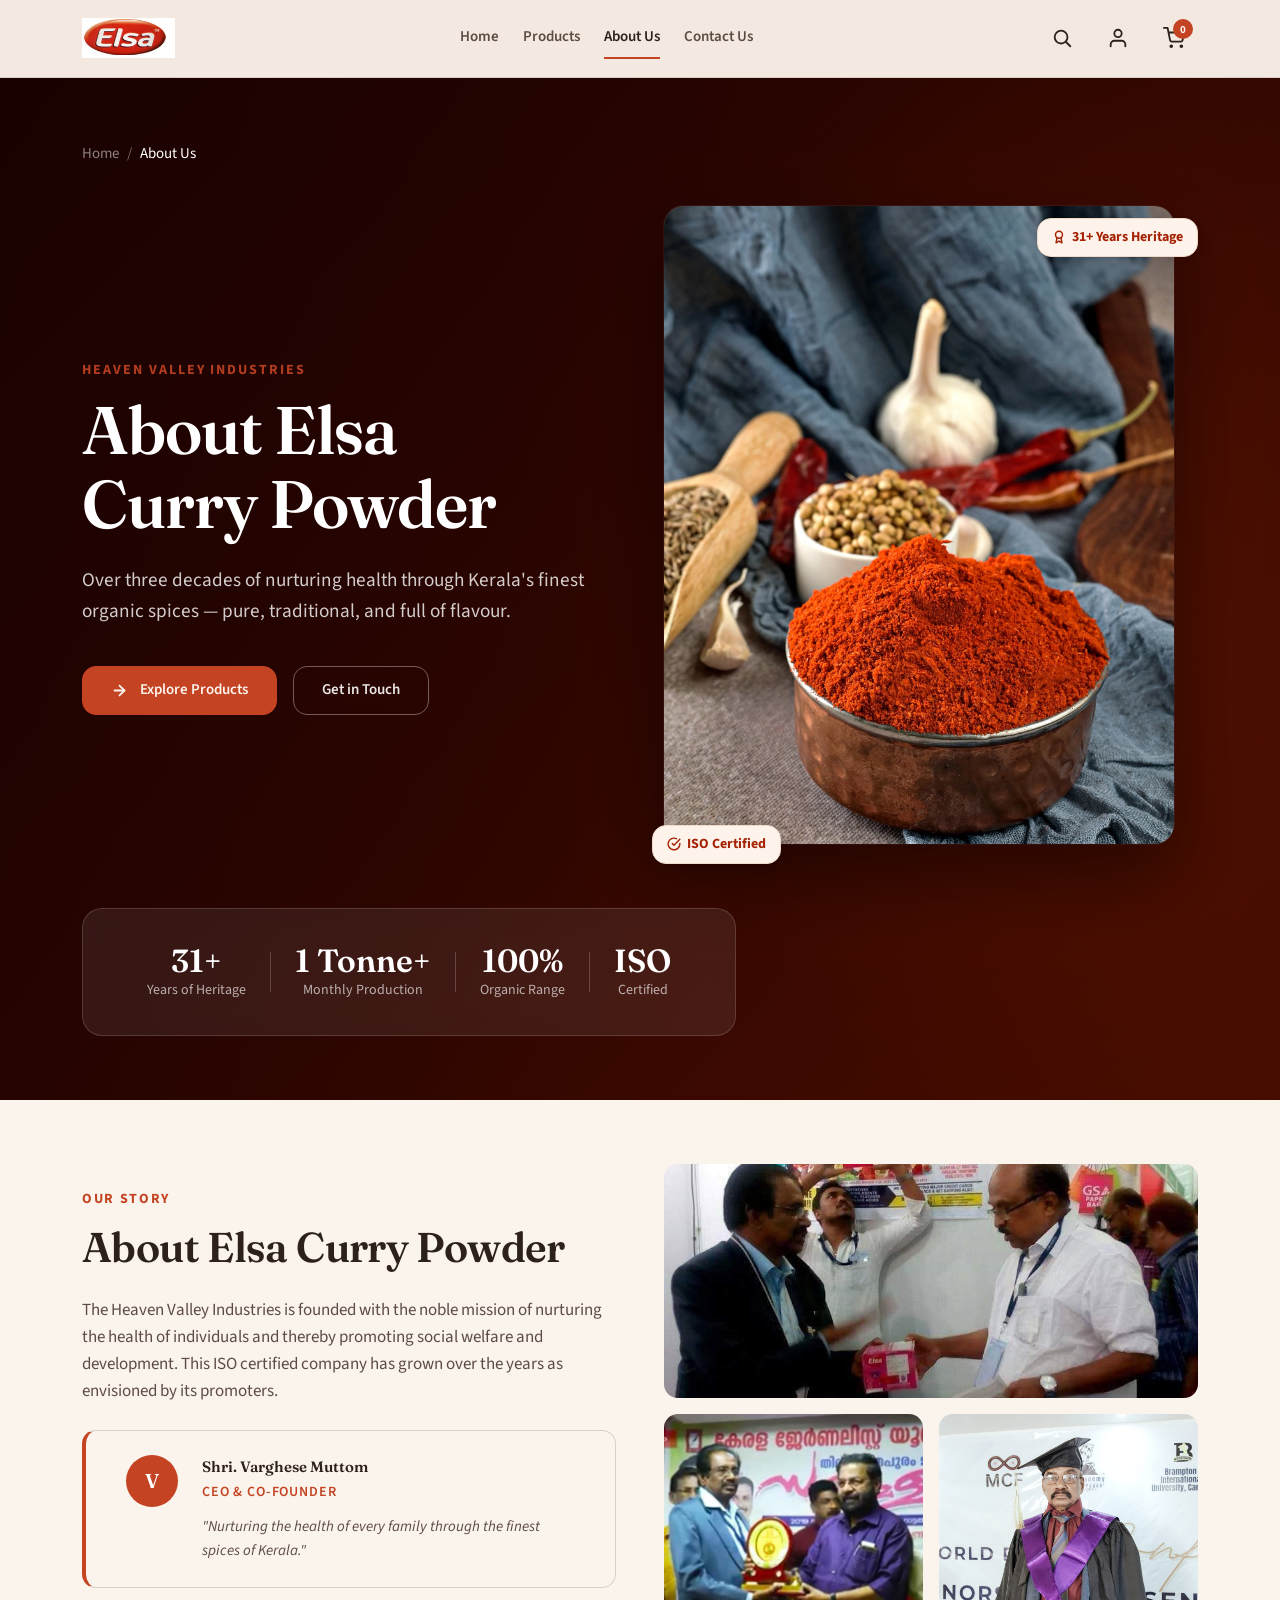
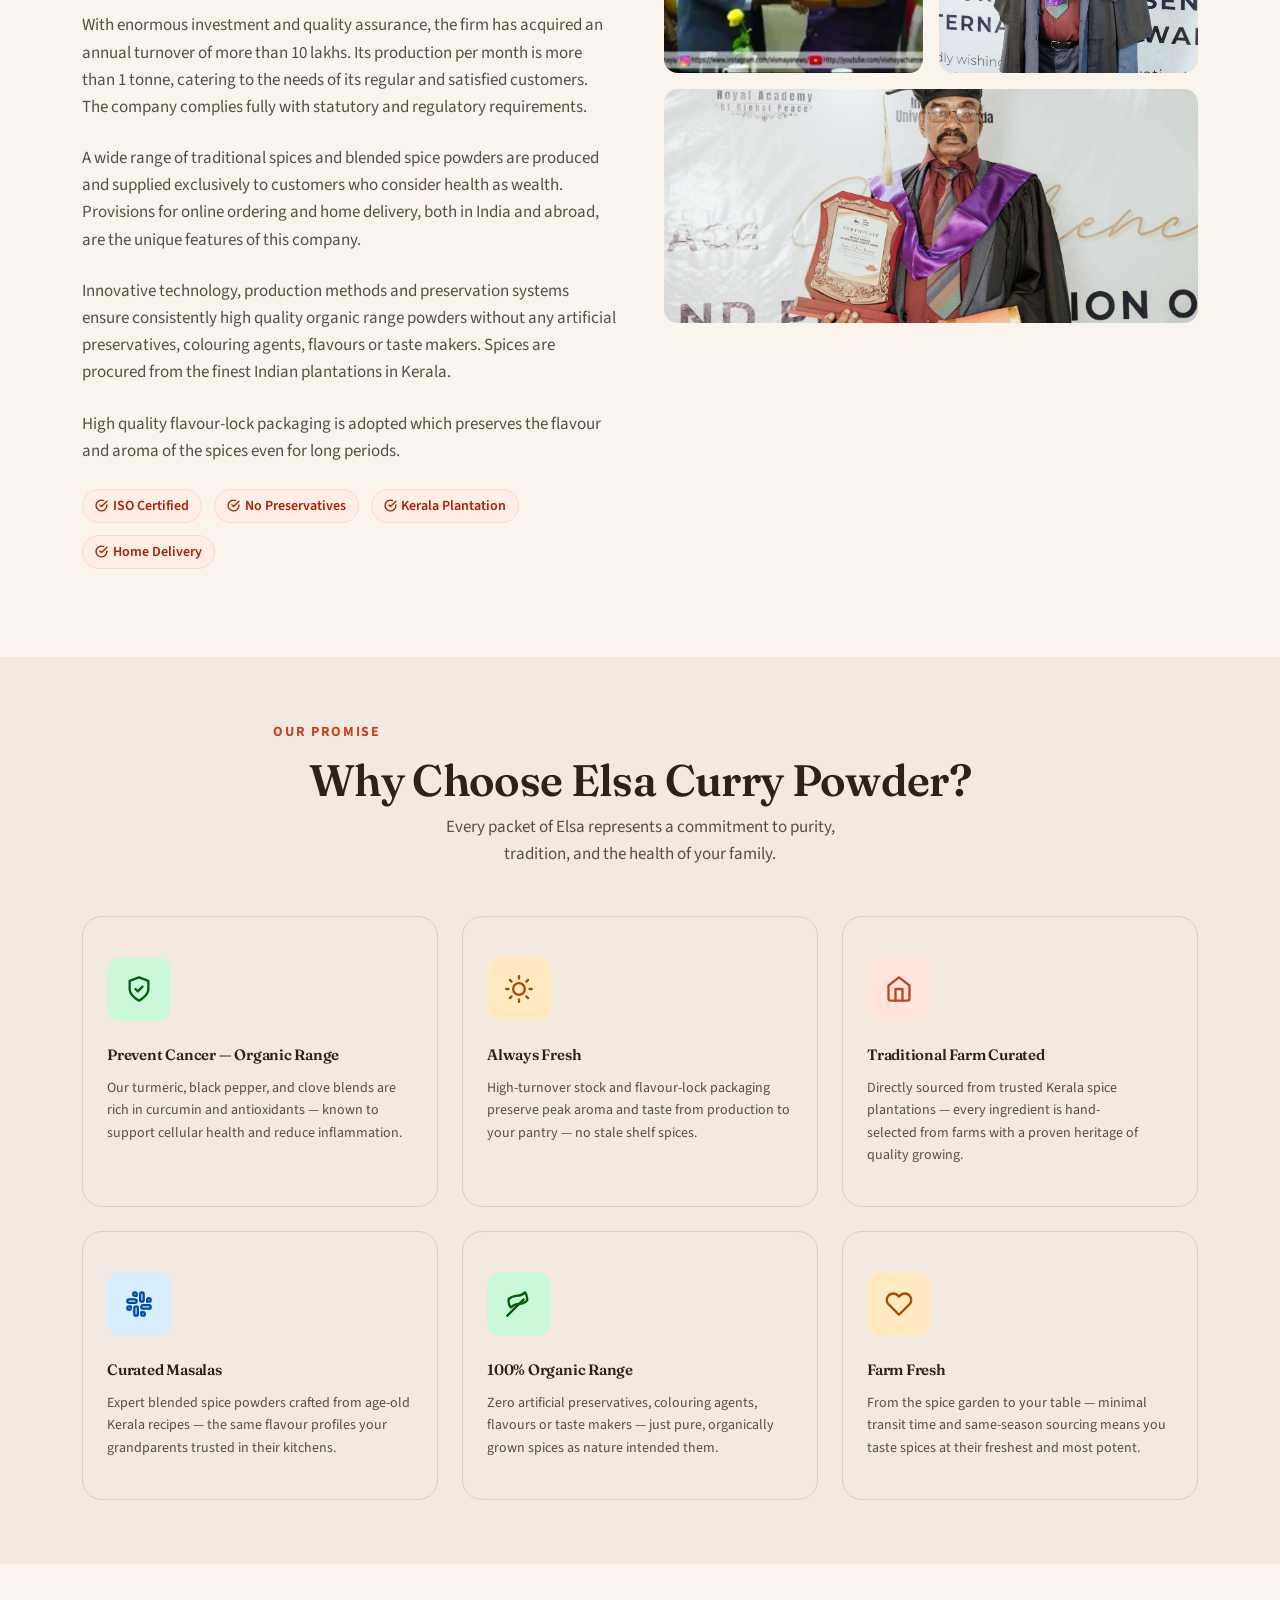
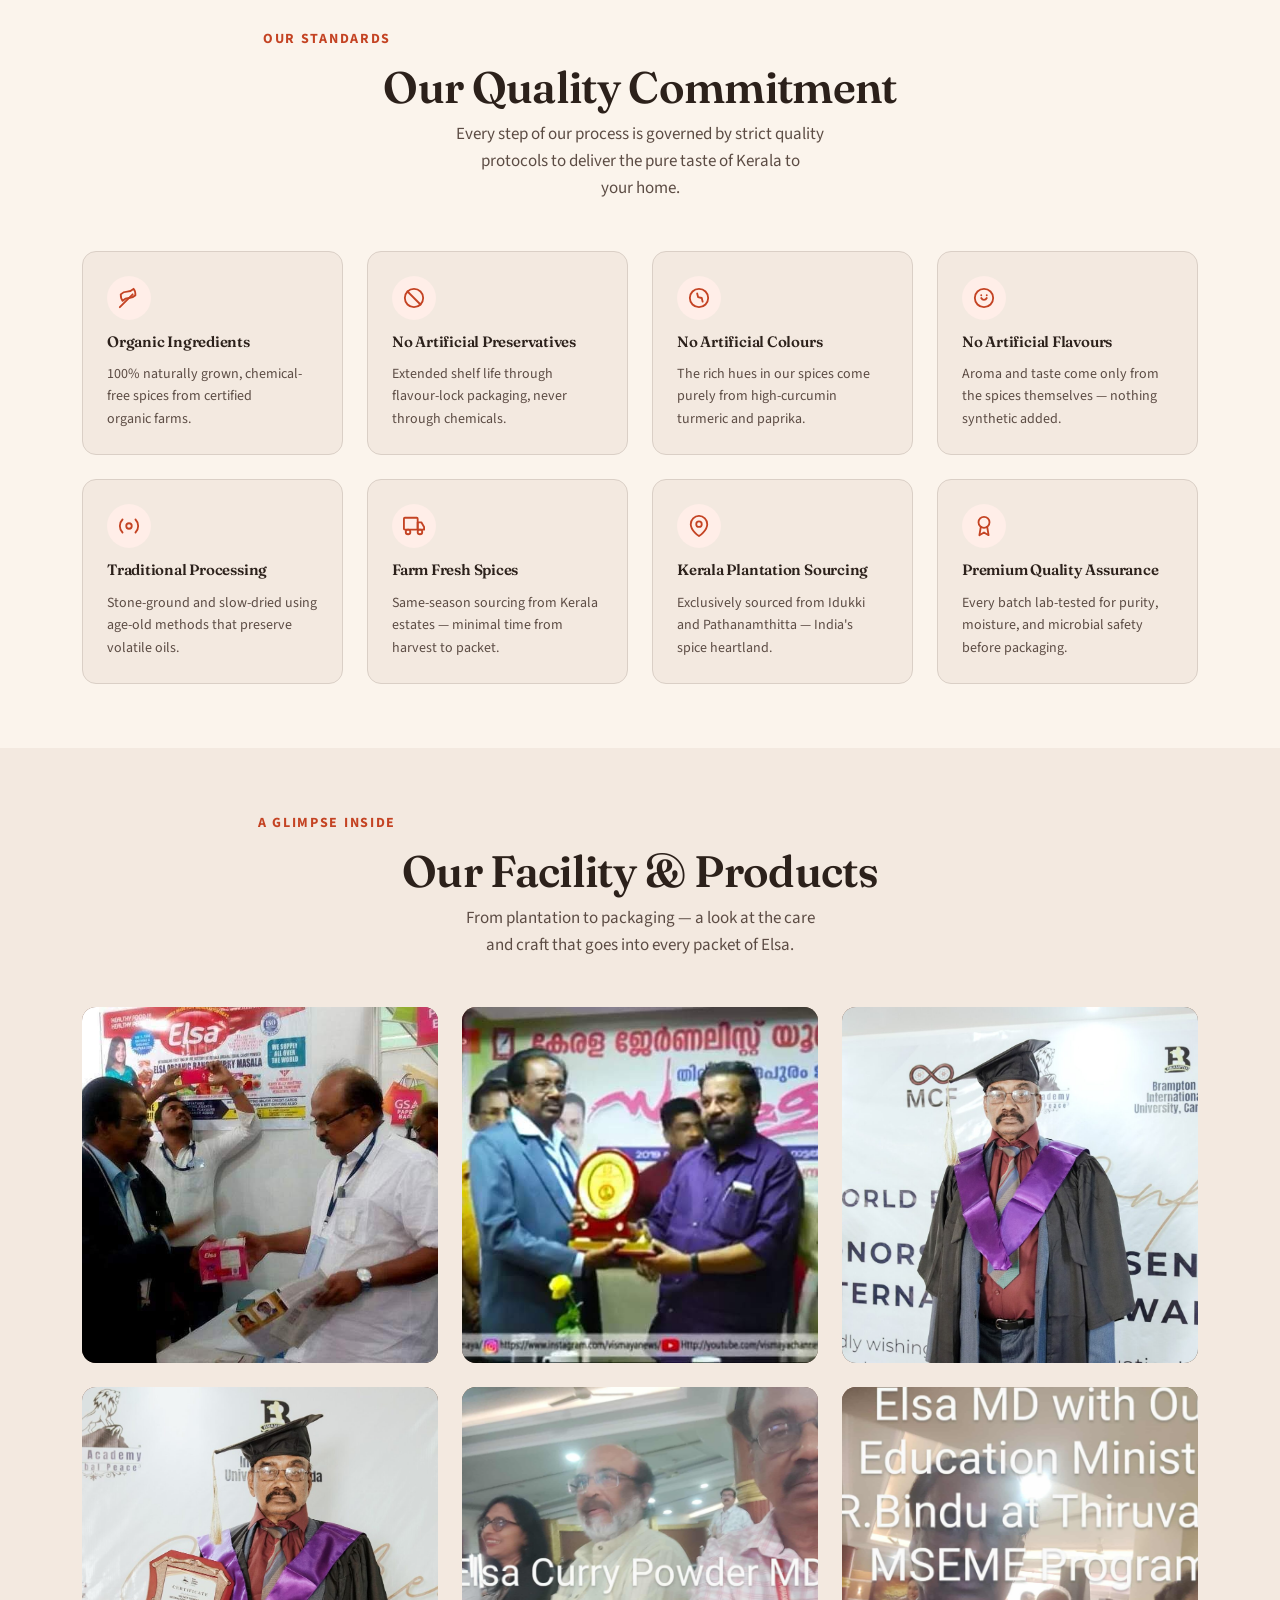
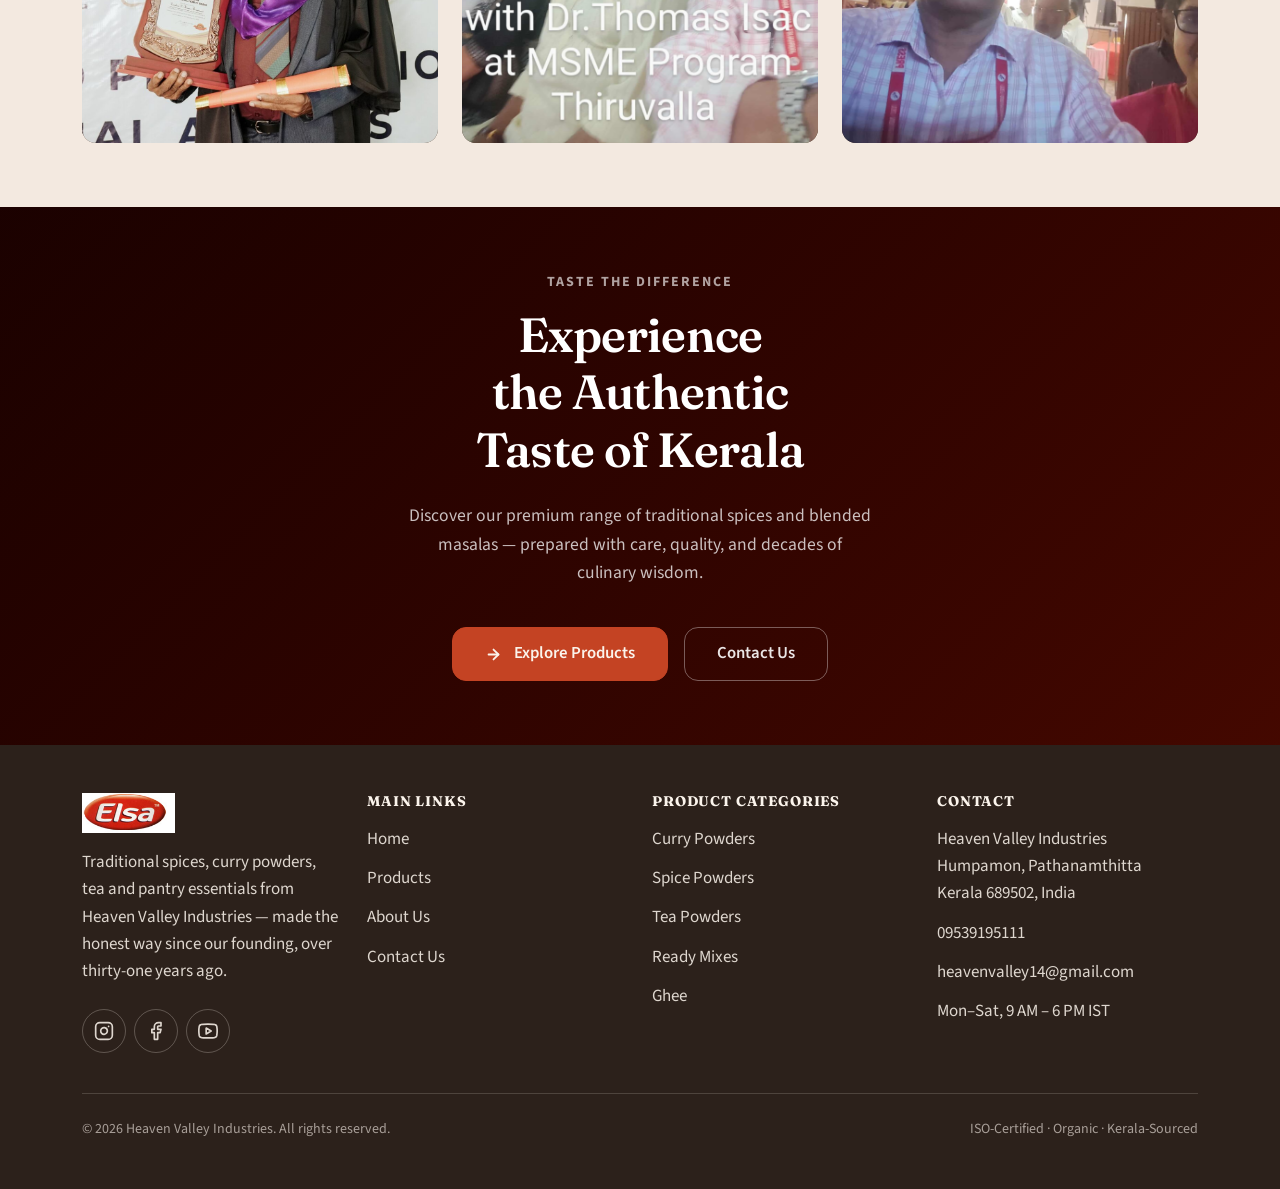
==== about.html @ 5a3be011 "first commit" ====
﻿<!DOCTYPE html>
<html lang="en">
<head>
  <meta charset="UTF-8">
  <meta name="viewport" content="width=device-width, initial-scale=1">
  <title>About Us — Elsa, Heaven Valley Industries</title>
  <meta name="description" content="Learn about Heaven Valley Industries — the story behind Elsa organic spices, ISO-certified quality, and 31+ years of bringing Kerala's finest flavours to your kitchen.">

  <link href="https://cdn.jsdelivr.net/npm/bootstrap@5.3.3/dist/css/bootstrap.min.css" rel="stylesheet">
  <link rel="preconnect" href="https://fonts.googleapis.com">
  <link rel="preconnect" href="https://fonts.gstatic.com" crossorigin>
  <link href="https://fonts.googleapis.com/css2?family=Fraunces:opsz,wght@9..144,500;9..144,600&family=Source+Sans+3:wght@400;500;600;700&display=swap" rel="stylesheet">
  <link rel="stylesheet" href="css/tokens.css">
  <link rel="stylesheet" href="css/styles.css">
</head>
<body>
  <a class="skip-link" href="#main-content">Skip to main content</a>

  <!-- HEADER -->
  <header class="site-header sticky-top">
    <div class="container-xl">
      <div class="site-header__bar">
        <a class="brand" href="index.html">
          <img class="brand__logo" src="assets/images/elsa.png" alt="elsa — Heaven Valley Industries" width="168" height="48">
        </a>
        <nav class="primary-nav" aria-label="Primary">
          <a href="index.html">Home</a>
          <a href="products.html">Products</a>
          <a href="about.html" aria-current="page">About Us</a>
          <a href="contact.html">Contact Us</a>
        </nav>
        <div class="d-flex align-items-center gap-2 ms-auto ms-lg-0">
          <button type="button" class="icon-btn" id="searchToggle" aria-haspopup="true" aria-expanded="false" aria-controls="searchPanel" aria-label="Search products">
            <svg width="22" height="22" viewBox="0 0 24 24" fill="none" stroke="currentColor" stroke-width="2" stroke-linecap="round" stroke-linejoin="round" aria-hidden="true"><circle cx="11" cy="11" r="7"/><line x1="21" y1="21" x2="16.65" y2="16.65"/></svg>
          </button>
          <div class="account-menu" id="accountMenu">
            <button type="button" class="icon-btn" id="accountMenuTrigger" aria-haspopup="true" aria-expanded="false" aria-controls="accountMenuPanel" aria-label="Account menu">
              <svg width="22" height="22" viewBox="0 0 24 24" fill="none" stroke="currentColor" stroke-width="2" stroke-linecap="round" stroke-linejoin="round" aria-hidden="true"><path d="M20 21v-2a4 4 0 0 0-4-4H8a4 4 0 0 0-4 4v2"/><circle cx="12" cy="7" r="4"/></svg>
            </button>
            <div class="account-menu__panel" id="accountMenuPanel" role="menu" aria-label="Account">
              <a href="#" role="menuitem">My Account</a>
              <a href="order-tracking.html" role="menuitem">Track Order</a>
              <a href="login.html" role="menuitem">Sign In</a>
            </div>
          </div>
          <a class="icon-btn" href="cart.html" aria-label="Cart">
            <svg width="22" height="22" viewBox="0 0 24 24" fill="none" stroke="currentColor" stroke-width="2" stroke-linecap="round" stroke-linejoin="round" aria-hidden="true"><circle cx="9" cy="21" r="1"/><circle cx="20" cy="21" r="1"/><path d="M1 1h4l2.68 13.39a2 2 0 0 0 2 1.61h9.72a2 2 0 0 0 2-1.61L23 6H6"/></svg>
            <span class="cart-badge" id="cartBadge">0</span>
          </a>
          <button type="button" class="icon-btn nav-toggle" id="navToggle" aria-haspopup="true" aria-expanded="false" aria-controls="mobileDrawer" aria-label="Open menu">
            <svg width="22" height="22" viewBox="0 0 24 24" fill="none" stroke="currentColor" stroke-width="2" stroke-linecap="round" stroke-linejoin="round" aria-hidden="true"><line x1="3" y1="6" x2="21" y2="6"/><line x1="3" y1="12" x2="21" y2="12"/><line x1="3" y1="18" x2="21" y2="18"/></svg>
          </button>
        </div>
      </div>
    </div>
    <div class="search-panel" id="searchPanel">
      <div class="search-panel__inner">
        <div class="container-xl">
          <form class="header-search" role="search" action="#" method="get">
            <label class="visually-hidden" for="site-search">Search products</label>
            <svg width="18" height="18" viewBox="0 0 24 24" fill="none" stroke="currentColor" stroke-width="2" stroke-linecap="round" stroke-linejoin="round" aria-hidden="true"><circle cx="11" cy="11" r="7"/><line x1="21" y1="21" x2="16.65" y2="16.65"/></svg>
            <input type="search" id="site-search" name="q" placeholder="Search curry powders, spices, tea…">
            <button type="button" class="icon-btn search-panel__close" id="searchClose" aria-label="Close search">
              <svg width="18" height="18" viewBox="0 0 24 24" fill="none" stroke="currentColor" stroke-width="2" stroke-linecap="round" stroke-linejoin="round" aria-hidden="true"><line x1="18" y1="6" x2="6" y2="18"/><line x1="6" y1="6" x2="18" y2="18"/></svg>
            </button>
          </form>
        </div>
      </div>
    </div>
  </header>

  <!-- MOBILE DRAWER -->
  <div class="drawer-scrim" id="drawerScrim" hidden></div>
  <nav class="mobile-drawer" id="mobileDrawer" aria-label="Mobile" aria-hidden="true">
    <div class="mobile-drawer__head">
      <span class="brand"><img class="brand__logo" src="assets/images/elsa.png" alt="elsa — Heaven Valley Industries" width="168" height="48"></span>
      <button type="button" class="icon-btn" id="drawerClose" aria-label="Close menu">
        <svg width="20" height="20" viewBox="0 0 24 24" fill="none" stroke="currentColor" stroke-width="2" stroke-linecap="round" stroke-linejoin="round" aria-hidden="true"><line x1="18" y1="6" x2="6" y2="18"/><line x1="6" y1="6" x2="18" y2="18"/></svg>
      </button>
    </div>
    <div class="mobile-drawer__section">
      <p class="mobile-drawer__label">Browse</p>
      <ul class="mobile-drawer__list">
        <li><a href="index.html">Home</a></li>
        <li><a href="products.html">Products</a></li>
        <li><a href="about.html" aria-current="page">About Us</a></li>
        <li><a href="contact.html">Contact Us</a></li>
      </ul>
    </div>
    <div class="mobile-drawer__section" style="border-bottom:none;">
      <p class="mobile-drawer__label">Shopping</p>
      <ul class="mobile-drawer__list">
        <li><a href="cart.html">Your Cart</a></li>
      </ul>
    </div>
  </nav>

  <main id="main-content">

    <!-- ================================================================
         SECTION 1 — HERO BANNER
         ================================================================ -->
    <section class="abt-hero" id="abtHero" aria-labelledby="abt-hero-heading">
      <div class="abt-hero__overlay" aria-hidden="true"></div>

      <div class="container-xl abt-hero__inner">

        <!-- Breadcrumb — full width above the row -->
        <nav aria-label="Breadcrumb" class="abt-hero__breadcrumb">
          <ol class="breadcrumb mb-0">
            <li class="breadcrumb-item"><a href="index.html" class="text-white-50">Home</a></li>
            <li class="breadcrumb-item text-white" aria-current="page">About Us</li>
          </ol>
        </nav>

        <!-- Two-column: text left · image right -->
        <div class="row align-items-center g-4 g-xl-5">

          <!-- LEFT: Text -->
          <div class="col-12 col-lg-6">
            <div class="abt-hero__content abt-reveal">
              <p class="abt-hero__eyebrow">Heaven Valley Industries</p>
              <h1 class="abt-hero__title" id="abt-hero-heading">About Elsa Curry Powder</h1>
              <p class="abt-hero__subtitle">Over three decades of nurturing health through Kerala's finest organic spices — pure, traditional, and full of flavour.</p>
              <div class="abt-hero__actions">
                <a href="products.html" class="btn btn-accent abt-hero__btn">
                  <svg width="17" height="17" viewBox="0 0 24 24" fill="none" stroke="currentColor" stroke-width="2.5" stroke-linecap="round" stroke-linejoin="round" aria-hidden="true"><path d="M5 12h14"/><path d="m12 5 7 7-7 7"/></svg>
                  Explore Products
                </a>
                <a href="contact.html" class="btn abt-hero__btn-ghost">Get in Touch</a>
              </div>
            </div>
          </div>

          <!-- RIGHT: Image -->
          <div class="col-12 col-lg-6">
            <div class="abt-hero__img-wrap abt-reveal" style="transition-delay:.18s">
              <div class="abt-hero__img-frame">
                <img src="assets/images/caategory-1.webp"
                     alt="Heaven Valley Industries — authentic Kerala spices"
                     class="abt-hero__hero-img"
                     loading="eager">
                <span class="media-placeholder abt-hero__img-fallback" aria-hidden="true">Heaven Valley Industries</span>
              </div>
              <!-- Floating badge — bottom-left -->
              <div class="abt-hero__img-badge abt-hero__img-badge--btm" aria-hidden="true">
                <svg width="14" height="14" viewBox="0 0 24 24" fill="none" stroke="currentColor" stroke-width="2.5" stroke-linecap="round" stroke-linejoin="round"><path d="M22 11.08V12a10 10 0 1 1-5.93-9.14"/><polyline points="22 4 12 14.01 9 11.01"/></svg>
                ISO Certified
              </div>
              <!-- Floating badge — top-right -->
              <div class="abt-hero__img-badge abt-hero__img-badge--top" aria-hidden="true">
                <svg width="14" height="14" viewBox="0 0 24 24" fill="none" stroke="currentColor" stroke-width="2.5" stroke-linecap="round" stroke-linejoin="round"><circle cx="12" cy="8" r="6"/><path d="M15.477 12.89 17 22l-5-3-5 3 1.523-9.11"/></svg>
                31+ Years Heritage
              </div>
            </div>
          </div>

        </div>

        <!-- Stats strip — spans full width below the row -->
        <div class="abt-hero__stats" aria-label="Key milestones">
          <div class="abt-hero__stat">
            <span class="abt-hero__stat-num" data-target="31" data-suffix="+">31+</span>
            <span class="abt-hero__stat-label">Years of Heritage</span>
          </div>
          <div class="abt-hero__stat-divider" aria-hidden="true"></div>
          <div class="abt-hero__stat">
            <span class="abt-hero__stat-num">1 Tonne+</span>
            <span class="abt-hero__stat-label">Monthly Production</span>
          </div>
          <div class="abt-hero__stat-divider" aria-hidden="true"></div>
          <div class="abt-hero__stat">
            <span class="abt-hero__stat-num" data-target="100" data-suffix="%">100%</span>
            <span class="abt-hero__stat-label">Organic Range</span>
          </div>
          <div class="abt-hero__stat-divider" aria-hidden="true"></div>
          <div class="abt-hero__stat">
            <span class="abt-hero__stat-num">ISO</span>
            <span class="abt-hero__stat-label">Certified</span>
          </div>
        </div>

      </div>
    </section>

    <!-- ================================================================
         SECTION 2 — ABOUT CONTENT (two-column)
         ================================================================ -->
    <section class="section" aria-labelledby="abt-about-heading">
      <div class="container-xl">
        <div class="row g-4 g-lg-5 align-items-start">

          <!-- LEFT: Text -->
          <div class="col-12 col-lg-6">
            <div class="abt-text abt-reveal">
              <p class="abt-text__eyebrow">Our Story</p>
              <h2 class="abt-text__heading" id="abt-about-heading">About Elsa Curry Powder</h2>

              <p class="abt-text__body">The Heaven Valley Industries is founded with the noble mission of nurturing the health of individuals and thereby promoting social welfare and development. This ISO certified company has grown over the years as envisioned by its promoters.</p>

              <!-- Founder Card -->
              <div class="abt-founder-card">
                <div class="abt-founder-card__avatar" aria-hidden="true">V</div>
                <div class="abt-founder-card__info">
                  <p class="abt-founder-card__name">Shri. Varghese Muttom</p>
                  <p class="abt-founder-card__role">CEO &amp; Co-Founder</p>
                  <p class="abt-founder-card__quote">"Nurturing the health of every family through the finest spices of Kerala."</p>
                </div>
              </div>

              <p class="abt-text__body">With enormous investment and quality assurance, the firm has acquired an annual turnover of more than 10 lakhs. Its production per month is more than 1 tonne, catering to the needs of its regular and satisfied customers. The company complies fully with statutory and regulatory requirements.</p>

              <p class="abt-text__body">A wide range of traditional spices and blended spice powders are produced and supplied exclusively to customers who consider health as wealth. Provisions for online ordering and home delivery, both in India and abroad, are the unique features of this company.</p>

              <p class="abt-text__body">Innovative technology, production methods and preservation systems ensure consistently high quality organic range powders without any artificial preservatives, colouring agents, flavours or taste makers. Spices are procured from the finest Indian plantations in Kerala.</p>

              <p class="abt-text__body">High quality flavour-lock packaging is adopted which preserves the flavour and aroma of the spices even for long periods.</p>

              <!-- Key highlights strip -->
              <div class="abt-text__chips">
                <span class="abt-chip">
                  <svg width="13" height="13" viewBox="0 0 24 24" fill="none" stroke="currentColor" stroke-width="2.5" stroke-linecap="round" stroke-linejoin="round" aria-hidden="true"><path d="M22 11.08V12a10 10 0 1 1-5.93-9.14"/><polyline points="22 4 12 14.01 9 11.01"/></svg>
                  ISO Certified
                </span>
                <span class="abt-chip">
                  <svg width="13" height="13" viewBox="0 0 24 24" fill="none" stroke="currentColor" stroke-width="2.5" stroke-linecap="round" stroke-linejoin="round" aria-hidden="true"><path d="M22 11.08V12a10 10 0 1 1-5.93-9.14"/><polyline points="22 4 12 14.01 9 11.01"/></svg>
                  No Preservatives
                </span>
                <span class="abt-chip">
                  <svg width="13" height="13" viewBox="0 0 24 24" fill="none" stroke="currentColor" stroke-width="2.5" stroke-linecap="round" stroke-linejoin="round" aria-hidden="true"><path d="M22 11.08V12a10 10 0 1 1-5.93-9.14"/><polyline points="22 4 12 14.01 9 11.01"/></svg>
                  Kerala Plantation
                </span>
                <span class="abt-chip">
                  <svg width="13" height="13" viewBox="0 0 24 24" fill="none" stroke="currentColor" stroke-width="2.5" stroke-linecap="round" stroke-linejoin="round" aria-hidden="true"><path d="M22 11.08V12a10 10 0 1 1-5.93-9.14"/><polyline points="22 4 12 14.01 9 11.01"/></svg>
                  Home Delivery
                </span>
              </div>
            </div>
          </div>

          <!-- RIGHT: Images -->
          <div class="col-12 col-lg-6">
            <div class="abt-img-grid abt-reveal">

              <div class="abt-img-item abt-img-item--wide" data-caption="Heaven Valley Industries facility">
                <img src="assets/images/about-us-1.jpeg" alt="Heaven Valley Industries spice production facility" loading="lazy" class="abt-img">
                <span class="media-placeholder abt-img-placeholder" aria-hidden="true">Heaven Valley Industries</span>
              </div>

              <div class="abt-img-item" data-caption="Premium spice grinding">
                <img src="assets/images/about-us-2.jpeg" alt="Premium spice grinding process" loading="lazy" class="abt-img">
                <span class="media-placeholder abt-img-placeholder" aria-hidden="true">Spice Grinding</span>
              </div>

              <div class="abt-img-item" data-caption="Quality Kerala spices">
                <img src="assets/images/about-us-3.jpg" alt="Quality Kerala spices sourcing" loading="lazy" class="abt-img">
                <span class="media-placeholder abt-img-placeholder" aria-hidden="true">Kerala Spices</span>
              </div>

              <div class="abt-img-item abt-img-item--wide" data-caption="Elsa curry powder range">
                <img src="assets/images/about-us-4.jpg" alt="Elsa curry powder product range" loading="lazy" class="abt-img">
                <span class="media-placeholder abt-img-placeholder" aria-hidden="true">Product Range</span>
              </div>

            </div>
          </div>

        </div>
      </div>
    </section>

    <!-- ================================================================
         SECTION 3 — WHY CHOOSE ELSA
         ================================================================ -->
    <section class="section section--surface" aria-labelledby="abt-why-heading">
      <div class="container-xl">

        <div class="text-center mb-5 abt-reveal">
          <p class="abt-section-eyebrow">Our Promise</p>
          <h2 class="section-heading mb-2" id="abt-why-heading">Why Choose Elsa Curry Powder?</h2>
          <p class="section-subheading mx-auto" style="max-width:52ch;">Every packet of Elsa represents a commitment to purity, tradition, and the health of your family.</p>
        </div>

        <div class="row row-cols-1 row-cols-md-2 row-cols-lg-3 g-4">

          <div class="col abt-reveal">
            <div class="abt-feature-card">
              <div class="abt-feature-card__icon abt-feature-card__icon--green" aria-hidden="true">
                <svg width="28" height="28" viewBox="0 0 24 24" fill="none" stroke="currentColor" stroke-width="2" stroke-linecap="round" stroke-linejoin="round"><path d="M12 22s8-4 8-10V5l-8-3-8 3v7c0 6 8 10 8 10z"/><path d="m9 12 2 2 4-4"/></svg>
              </div>
              <h3 class="abt-feature-card__title">Prevent Cancer — Organic Range</h3>
              <p class="abt-feature-card__desc">Our turmeric, black pepper, and clove blends are rich in curcumin and antioxidants — known to support cellular health and reduce inflammation.</p>
            </div>
          </div>

          <div class="col abt-reveal" style="transition-delay:.08s">
            <div class="abt-feature-card">
              <div class="abt-feature-card__icon abt-feature-card__icon--amber" aria-hidden="true">
                <svg width="28" height="28" viewBox="0 0 24 24" fill="none" stroke="currentColor" stroke-width="2" stroke-linecap="round" stroke-linejoin="round"><circle cx="12" cy="12" r="5"/><line x1="12" y1="1" x2="12" y2="3"/><line x1="12" y1="21" x2="12" y2="23"/><line x1="4.22" y1="4.22" x2="5.64" y2="5.64"/><line x1="18.36" y1="18.36" x2="19.78" y2="19.78"/><line x1="1" y1="12" x2="3" y2="12"/><line x1="21" y1="12" x2="23" y2="12"/><line x1="4.22" y1="19.78" x2="5.64" y2="18.36"/><line x1="18.36" y1="5.64" x2="19.78" y2="4.22"/></svg>
              </div>
              <h3 class="abt-feature-card__title">Always Fresh</h3>
              <p class="abt-feature-card__desc">High-turnover stock and flavour-lock packaging preserve peak aroma and taste from production to your pantry — no stale shelf spices.</p>
            </div>
          </div>

          <div class="col abt-reveal" style="transition-delay:.16s">
            <div class="abt-feature-card">
              <div class="abt-feature-card__icon abt-feature-card__icon--terracotta" aria-hidden="true">
                <svg width="28" height="28" viewBox="0 0 24 24" fill="none" stroke="currentColor" stroke-width="2" stroke-linecap="round" stroke-linejoin="round"><path d="M3 9l9-7 9 7v11a2 2 0 0 1-2 2H5a2 2 0 0 1-2-2z"/><polyline points="9 22 9 12 15 12 15 22"/></svg>
              </div>
              <h3 class="abt-feature-card__title">Traditional Farm Curated</h3>
              <p class="abt-feature-card__desc">Directly sourced from trusted Kerala spice plantations — every ingredient is hand-selected from farms with a proven heritage of quality growing.</p>
            </div>
          </div>

          <div class="col abt-reveal" style="transition-delay:.08s">
            <div class="abt-feature-card">
              <div class="abt-feature-card__icon abt-feature-card__icon--blue" aria-hidden="true">
                <svg width="28" height="28" viewBox="0 0 24 24" fill="none" stroke="currentColor" stroke-width="2" stroke-linecap="round" stroke-linejoin="round"><path d="M14.5 10c-.83 0-1.5-.67-1.5-1.5v-5c0-.83.67-1.5 1.5-1.5s1.5.67 1.5 1.5v5c0 .83-.67 1.5-1.5 1.5z"/><path d="M20.5 10H19V8.5c0-.83.67-1.5 1.5-1.5s1.5.67 1.5 1.5-.67 1.5-1.5 1.5z"/><path d="M9.5 14c.83 0 1.5.67 1.5 1.5v5c0 .83-.67 1.5-1.5 1.5S8 21.33 8 20.5v-5c0-.83.67-1.5 1.5-1.5z"/><path d="M3.5 14H5v1.5c0 .83-.67 1.5-1.5 1.5S2 16.33 2 15.5 2.67 14 3.5 14z"/><path d="M14 14.5c0-.83.67-1.5 1.5-1.5h5c.83 0 1.5.67 1.5 1.5s-.67 1.5-1.5 1.5h-5c-.83 0-1.5-.67-1.5-1.5z"/><path d="M15.5 19H14v1.5c0 .83.67 1.5 1.5 1.5s1.5-.67 1.5-1.5-.67-1.5-1.5-1.5z"/><path d="M10 9.5C10 8.67 9.33 8 8.5 8h-5C2.67 8 2 8.67 2 9.5S2.67 11 3.5 11h5c.83 0 1.5-.67 1.5-1.5z"/><path d="M8.5 5H10V3.5C10 2.67 9.33 2 8.5 2S7 2.67 7 3.5 7.67 5 8.5 5z"/></svg>
              </div>
              <h3 class="abt-feature-card__title">Curated Masalas</h3>
              <p class="abt-feature-card__desc">Expert blended spice powders crafted from age-old Kerala recipes — the same flavour profiles your grandparents trusted in their kitchens.</p>
            </div>
          </div>

          <div class="col abt-reveal" style="transition-delay:.16s">
            <div class="abt-feature-card">
              <div class="abt-feature-card__icon abt-feature-card__icon--green" aria-hidden="true">
                <svg width="28" height="28" viewBox="0 0 24 24" fill="none" stroke="currentColor" stroke-width="2" stroke-linecap="round" stroke-linejoin="round"><path d="M2 22 16 8"/><path d="M17 2c1.5 1.5 2 4 2 7-2.5 2.5-5.5 3-7 3-1.5 0-4.5.5-7 3-1.5-1.5-2-4-2-7 2.5-2.5 5.5-3 7-3 1.5 0 4.5-.5 7-3z"/></svg>
              </div>
              <h3 class="abt-feature-card__title">100% Organic Range</h3>
              <p class="abt-feature-card__desc">Zero artificial preservatives, colouring agents, flavours or taste makers — just pure, organically grown spices as nature intended them.</p>
            </div>
          </div>

          <div class="col abt-reveal" style="transition-delay:.24s">
            <div class="abt-feature-card">
              <div class="abt-feature-card__icon abt-feature-card__icon--amber" aria-hidden="true">
                <svg width="28" height="28" viewBox="0 0 24 24" fill="none" stroke="currentColor" stroke-width="2" stroke-linecap="round" stroke-linejoin="round"><path d="M20.84 4.61a5.5 5.5 0 0 0-7.78 0L12 5.67l-1.06-1.06a5.5 5.5 0 0 0-7.78 7.78l1.06 1.06L12 21.23l7.78-7.78 1.06-1.06a5.5 5.5 0 0 0 0-7.78z"/></svg>
              </div>
              <h3 class="abt-feature-card__title">Farm Fresh</h3>
              <p class="abt-feature-card__desc">From the spice garden to your table — minimal transit time and same-season sourcing means you taste spices at their freshest and most potent.</p>
            </div>
          </div>

        </div>
      </div>
    </section>

    <!-- ================================================================
         SECTION 4 — QUALITY COMMITMENT
         ================================================================ -->
    <section class="section" aria-labelledby="abt-quality-heading">
      <div class="container-xl">

        <div class="text-center mb-5 abt-reveal">
          <p class="abt-section-eyebrow">Our Standards</p>
          <h2 class="section-heading mb-2" id="abt-quality-heading">Our Quality Commitment</h2>
          <p class="section-subheading mx-auto" style="max-width:48ch;">Every step of our process is governed by strict quality protocols to deliver the pure taste of Kerala to your home.</p>
        </div>

        <div class="row row-cols-2 row-cols-md-2 row-cols-lg-4 g-3 g-lg-4">

          <div class="col abt-reveal">
            <div class="abt-quality-item">
              <div class="abt-quality-item__icon" aria-hidden="true">
                <svg width="22" height="22" viewBox="0 0 24 24" fill="none" stroke="currentColor" stroke-width="2" stroke-linecap="round" stroke-linejoin="round"><path d="M2 22 16 8"/><path d="M17 2c1.5 1.5 2 4 2 7-2.5 2.5-5.5 3-7 3-1.5 0-4.5.5-7 3-1.5-1.5-2-4-2-7 2.5-2.5 5.5-3 7-3 1.5 0 4.5-.5 7-3z"/></svg>
              </div>
              <h3 class="abt-quality-item__title">Organic Ingredients</h3>
              <p class="abt-quality-item__desc">100% naturally grown, chemical-free spices from certified organic farms.</p>
            </div>
          </div>

          <div class="col abt-reveal" style="transition-delay:.06s">
            <div class="abt-quality-item">
              <div class="abt-quality-item__icon" aria-hidden="true">
                <svg width="22" height="22" viewBox="0 0 24 24" fill="none" stroke="currentColor" stroke-width="2" stroke-linecap="round" stroke-linejoin="round"><circle cx="12" cy="12" r="10"/><line x1="4.93" y1="4.93" x2="19.07" y2="19.07"/></svg>
              </div>
              <h3 class="abt-quality-item__title">No Artificial Preservatives</h3>
              <p class="abt-quality-item__desc">Extended shelf life through flavour-lock packaging, never through chemicals.</p>
            </div>
          </div>

          <div class="col abt-reveal" style="transition-delay:.12s">
            <div class="abt-quality-item">
              <div class="abt-quality-item__icon" aria-hidden="true">
                <svg width="22" height="22" viewBox="0 0 24 24" fill="none" stroke="currentColor" stroke-width="2" stroke-linecap="round" stroke-linejoin="round"><circle cx="12" cy="12" r="10"/><path d="m16 16-1-4-4-1-1-4"/></svg>
              </div>
              <h3 class="abt-quality-item__title">No Artificial Colours</h3>
              <p class="abt-quality-item__desc">The rich hues in our spices come purely from high-curcumin turmeric and paprika.</p>
            </div>
          </div>

          <div class="col abt-reveal" style="transition-delay:.18s">
            <div class="abt-quality-item">
              <div class="abt-quality-item__icon" aria-hidden="true">
                <svg width="22" height="22" viewBox="0 0 24 24" fill="none" stroke="currentColor" stroke-width="2" stroke-linecap="round" stroke-linejoin="round"><path d="M12 2a10 10 0 1 0 10 10A10 10 0 0 0 12 2z"/><path d="M9 12s1 2 3 2 3-2 3-2"/><line x1="9" y1="9" x2="9.01" y2="9"/><line x1="15" y1="9" x2="15.01" y2="9"/></svg>
              </div>
              <h3 class="abt-quality-item__title">No Artificial Flavours</h3>
              <p class="abt-quality-item__desc">Aroma and taste come only from the spices themselves — nothing synthetic added.</p>
            </div>
          </div>

          <div class="col abt-reveal" style="transition-delay:.06s">
            <div class="abt-quality-item">
              <div class="abt-quality-item__icon" aria-hidden="true">
                <svg width="22" height="22" viewBox="0 0 24 24" fill="none" stroke="currentColor" stroke-width="2" stroke-linecap="round" stroke-linejoin="round"><circle cx="12" cy="12" r="3"/><path d="M19.07 4.93a10 10 0 0 1 0 14.14M4.93 4.93a10 10 0 0 0 0 14.14"/></svg>
              </div>
              <h3 class="abt-quality-item__title">Traditional Processing</h3>
              <p class="abt-quality-item__desc">Stone-ground and slow-dried using age-old methods that preserve volatile oils.</p>
            </div>
          </div>

          <div class="col abt-reveal" style="transition-delay:.12s">
            <div class="abt-quality-item">
              <div class="abt-quality-item__icon" aria-hidden="true">
                <svg width="22" height="22" viewBox="0 0 24 24" fill="none" stroke="currentColor" stroke-width="2" stroke-linecap="round" stroke-linejoin="round"><rect x="1" y="3" width="15" height="13" rx="1"/><path d="M16 8h4l3 5v3h-7V8z"/><circle cx="5.5" cy="18.5" r="2.5"/><circle cx="18.5" cy="18.5" r="2.5"/></svg>
              </div>
              <h3 class="abt-quality-item__title">Farm Fresh Spices</h3>
              <p class="abt-quality-item__desc">Same-season sourcing from Kerala estates — minimal time from harvest to packet.</p>
            </div>
          </div>

          <div class="col abt-reveal" style="transition-delay:.18s">
            <div class="abt-quality-item">
              <div class="abt-quality-item__icon" aria-hidden="true">
                <svg width="22" height="22" viewBox="0 0 24 24" fill="none" stroke="currentColor" stroke-width="2" stroke-linecap="round" stroke-linejoin="round"><path d="M21 10c0 7-9 13-9 13s-9-6-9-13a9 9 0 0 1 18 0z"/><circle cx="12" cy="10" r="3"/></svg>
              </div>
              <h3 class="abt-quality-item__title">Kerala Plantation Sourcing</h3>
              <p class="abt-quality-item__desc">Exclusively sourced from Idukki and Pathanamthitta — India's spice heartland.</p>
            </div>
          </div>

          <div class="col abt-reveal" style="transition-delay:.24s">
            <div class="abt-quality-item">
              <div class="abt-quality-item__icon" aria-hidden="true">
                <svg width="22" height="22" viewBox="0 0 24 24" fill="none" stroke="currentColor" stroke-width="2" stroke-linecap="round" stroke-linejoin="round"><circle cx="12" cy="8" r="6"/><path d="M15.477 12.89 17 22l-5-3-5 3 1.523-9.11"/></svg>
              </div>
              <h3 class="abt-quality-item__title">Premium Quality Assurance</h3>
              <p class="abt-quality-item__desc">Every batch lab-tested for purity, moisture, and microbial safety before packaging.</p>
            </div>
          </div>

        </div>
      </div>
    </section>

    <!-- ================================================================
         SECTION 5 — IMAGE GALLERY
         ================================================================ -->
    <section class="section section--surface" aria-labelledby="abt-gallery-heading">
      <div class="container-xl">

        <div class="text-center mb-5 abt-reveal">
          <p class="abt-section-eyebrow">A Glimpse Inside</p>
          <h2 class="section-heading mb-2" id="abt-gallery-heading">Our Facility &amp; Products</h2>
          <p class="section-subheading mx-auto" style="max-width:46ch;">From plantation to packaging — a look at the care and craft that goes into every packet of Elsa.</p>
        </div>

        <div class="abt-gallery-grid" role="list" aria-label="Photo gallery">

          <div class="abt-gallery-item abt-reveal" role="listitem" tabindex="0" aria-label="Open photo: Heaven Valley Industries facility">
            <img src="assets/images/about-us-1.jpeg" alt="Heaven Valley Industries production facility" loading="lazy" class="abt-gallery-img">
            <span class="media-placeholder abt-gallery-placeholder" aria-hidden="true">Facility</span>
            <div class="abt-gallery-item__overlay" aria-hidden="true">
              <svg width="24" height="24" viewBox="0 0 24 24" fill="none" stroke="currentColor" stroke-width="2.5" stroke-linecap="round" stroke-linejoin="round"><circle cx="11" cy="11" r="8"/><line x1="21" y1="21" x2="16.65" y2="16.65"/><line x1="11" y1="8" x2="11" y2="14"/><line x1="8" y1="11" x2="14" y2="11"/></svg>
            </div>
          </div>

          <div class="abt-gallery-item abt-reveal" role="listitem" tabindex="0" aria-label="Open photo: Spice grinding process" style="transition-delay:.07s">
            <img src="assets/images/about-us-2.jpeg" alt="Traditional spice grinding process" loading="lazy" class="abt-gallery-img">
            <span class="media-placeholder abt-gallery-placeholder" aria-hidden="true">Grinding</span>
            <div class="abt-gallery-item__overlay" aria-hidden="true">
              <svg width="24" height="24" viewBox="0 0 24 24" fill="none" stroke="currentColor" stroke-width="2.5" stroke-linecap="round" stroke-linejoin="round"><circle cx="11" cy="11" r="8"/><line x1="21" y1="21" x2="16.65" y2="16.65"/><line x1="11" y1="8" x2="11" y2="14"/><line x1="8" y1="11" x2="14" y2="11"/></svg>
            </div>
          </div>

          <div class="abt-gallery-item abt-reveal" role="listitem" tabindex="0" aria-label="Open photo: Kerala plantation spices" style="transition-delay:.14s">
            <img src="assets/images/about-us-3.jpg" alt="Kerala plantation fresh spices" loading="lazy" class="abt-gallery-img">
            <span class="media-placeholder abt-gallery-placeholder" aria-hidden="true">Plantation</span>
            <div class="abt-gallery-item__overlay" aria-hidden="true">
              <svg width="24" height="24" viewBox="0 0 24 24" fill="none" stroke="currentColor" stroke-width="2.5" stroke-linecap="round" stroke-linejoin="round"><circle cx="11" cy="11" r="8"/><line x1="21" y1="21" x2="16.65" y2="16.65"/><line x1="11" y1="8" x2="11" y2="14"/><line x1="8" y1="11" x2="14" y2="11"/></svg>
            </div>
          </div>

          <div class="abt-gallery-item abt-reveal" role="listitem" tabindex="0" aria-label="Open photo: Elsa product range" style="transition-delay:.21s">
            <img src="assets/images/about-us-4.jpg" alt="Elsa curry powder product range" loading="lazy" class="abt-gallery-img">
            <span class="media-placeholder abt-gallery-placeholder" aria-hidden="true">Product Range</span>
            <div class="abt-gallery-item__overlay" aria-hidden="true">
              <svg width="24" height="24" viewBox="0 0 24 24" fill="none" stroke="currentColor" stroke-width="2.5" stroke-linecap="round" stroke-linejoin="round"><circle cx="11" cy="11" r="8"/><line x1="21" y1="21" x2="16.65" y2="16.65"/><line x1="11" y1="8" x2="11" y2="14"/><line x1="8" y1="11" x2="14" y2="11"/></svg>
            </div>
          </div>

          <div class="abt-gallery-item abt-reveal" role="listitem" tabindex="0" aria-label="Open photo: Quality packaging" style="transition-delay:.28s">
            <img src="assets/images/about-us-5.jpeg" alt="Premium flavour-lock packaging" loading="lazy" class="abt-gallery-img">
            <span class="media-placeholder abt-gallery-placeholder" aria-hidden="true">Packaging</span>
            <div class="abt-gallery-item__overlay" aria-hidden="true">
              <svg width="24" height="24" viewBox="0 0 24 24" fill="none" stroke="currentColor" stroke-width="2.5" stroke-linecap="round" stroke-linejoin="round"><circle cx="11" cy="11" r="8"/><line x1="21" y1="21" x2="16.65" y2="16.65"/><line x1="11" y1="8" x2="11" y2="14"/><line x1="8" y1="11" x2="14" y2="11"/></svg>
            </div>
          </div>

          <div class="abt-gallery-item abt-reveal" role="listitem" tabindex="0" aria-label="Open photo: ISO certification" style="transition-delay:.35s">
            <img src="assets/images/about-us-6.jpeg" alt="ISO certified quality process" loading="lazy" class="abt-gallery-img">
            <span class="media-placeholder abt-gallery-placeholder" aria-hidden="true">ISO Certified</span>
            <div class="abt-gallery-item__overlay" aria-hidden="true">
              <svg width="24" height="24" viewBox="0 0 24 24" fill="none" stroke="currentColor" stroke-width="2.5" stroke-linecap="round" stroke-linejoin="round"><circle cx="11" cy="11" r="8"/><line x1="21" y1="21" x2="16.65" y2="16.65"/><line x1="11" y1="8" x2="11" y2="14"/><line x1="8" y1="11" x2="14" y2="11"/></svg>
            </div>
          </div>

        </div>
      </div>
    </section>

    <!-- ================================================================
         SECTION 6 — CALL TO ACTION
         ================================================================ -->
    <section class="abt-cta" aria-labelledby="abt-cta-heading">
      <div class="abt-cta__overlay" aria-hidden="true"></div>
      <div class="container-xl abt-cta__inner">
        <div class="abt-cta__content abt-reveal">
          <p class="abt-hero__eyebrow" style="color:rgba(255,255,255,0.7)">Taste the Difference</p>
          <h2 class="abt-cta__heading" id="abt-cta-heading">Experience the Authentic Taste of Kerala</h2>
          <p class="abt-cta__subtitle">Discover our premium range of traditional spices and blended masalas — prepared with care, quality, and decades of culinary wisdom.</p>
          <div class="abt-cta__actions">
            <a href="products.html" class="btn btn-accent abt-cta__btn-primary">
              <svg width="17" height="17" viewBox="0 0 24 24" fill="none" stroke="currentColor" stroke-width="2.5" stroke-linecap="round" stroke-linejoin="round" aria-hidden="true"><path d="M5 12h14"/><path d="m12 5 7 7-7 7"/></svg>
              Explore Products
            </a>
            <a href="contact.html" class="btn abt-cta__btn-outline">Contact Us</a>
          </div>
        </div>
      </div>
    </section>

  </main>

  <!-- FOOTER -->
  <footer class="site-footer" id="contact">
    <div class="container-xl py-5">
      <div class="row row-cols-1 row-cols-md-2 row-cols-lg-4 g-4">
        <div class="col">
          <span class="footer-brand">
            <img class="brand__logo" src="assets/images/elsa.png" alt="elsa — Heaven Valley Industries" width="168" height="48">
          </span>
          <p class="mb-0" style="max-width:32ch;">Traditional spices, curry powders, tea and pantry essentials from Heaven Valley Industries — made the honest way since our founding, over thirty-one years ago.</p>
          <div class="social-row">
            <a href="#" aria-label="Follow elsa on Instagram"><svg width="20" height="20" viewBox="0 0 24 24" fill="none" stroke="currentColor" stroke-width="2" stroke-linecap="round" stroke-linejoin="round" aria-hidden="true"><rect x="2" y="2" width="20" height="20" rx="5"/><path d="M16 11.37A4 4 0 1 1 12.63 8 4 4 0 0 1 16 11.37z"/><line x1="17.5" y1="6.5" x2="17.51" y2="6.5"/></svg></a>
            <a href="#" aria-label="Follow elsa on Facebook"><svg width="20" height="20" viewBox="0 0 24 24" fill="none" stroke="currentColor" stroke-width="2" stroke-linecap="round" stroke-linejoin="round" aria-hidden="true"><path d="M18 2h-3a5 5 0 0 0-5 5v3H7v4h3v8h4v-8h3l1-4h-4V7a1 1 0 0 1 1-1h3z"/></svg></a>
            <a href="#" aria-label="Subscribe to elsa on YouTube"><svg width="20" height="20" viewBox="0 0 24 24" fill="none" stroke="currentColor" stroke-width="2" stroke-linecap="round" stroke-linejoin="round" aria-hidden="true"><path d="M22.5 6.4a3 3 0 0 0-2.1-2.1C18.6 3.7 12 3.7 12 3.7s-6.6 0-8.4.6A3 3 0 0 0 1.5 6.4 31 31 0 0 0 1 12a31 31 0 0 0 .5 5.6 3 3 0 0 0 2.1 2.1c1.8.6 8.4.6 8.4.6s6.6 0 8.4-.6a3 3 0 0 0 2.1-2.1A31 31 0 0 0 23 12a31 31 0 0 0-.5-5.6z"/><polygon points="9.8 15.5 15.8 12 9.8 8.5 9.8 15.5"/></svg></a>
          </div>
        </div>
        <div class="col">
          <h2 class="footer-heading h6">Main Links</h2>
          <ul class="footer-links">
            <li><a href="index.html">Home</a></li>
            <li><a href="products.html">Products</a></li>
            <li><a href="about.html">About Us</a></li>
            <li><a href="contact.html">Contact Us</a></li>
          </ul>
        </div>
        <div class="col">
          <h2 class="footer-heading h6">Product Categories</h2>
          <ul class="footer-links">
            <li><a href="products.html">Curry Powders</a></li>
            <li><a href="products.html">Spice Powders</a></li>
            <li><a href="products.html">Tea Powders</a></li>
            <li><a href="products.html">Ready Mixes</a></li>
            <li><a href="products.html">Ghee</a></li>
          </ul>
        </div>
        <div class="col">
          <h2 class="footer-heading h6">Contact</h2>
          <ul class="footer-links">
            <li>Heaven Valley Industries<br>Humpamon, Pathanamthitta<br>Kerala 689502, India</li>
            <li><a href="tel:09539195111">09539195111</a></li>
            <li><a href="mailto:heavenvalley14@gmail.com">heavenvalley14@gmail.com</a></li>
            <li>Mon–Sat, 9 AM – 6 PM IST</li>
          </ul>
        </div>
      </div>
      <div class="footer-bottom d-flex flex-wrap justify-content-between gap-2">
        <span>© <span id="footerYear"></span> Heaven Valley Industries. All rights reserved.</span>
        <span>ISO-Certified · Organic · Kerala-Sourced</span>
      </div>
    </div>
  </footer>

  <!-- Quick view dialog -->
  <dialog class="quick-view" id="quickViewDialog" aria-labelledby="quickViewTitle">
    <button type="button" class="icon-btn quick-view__close" id="quickViewClose" aria-label="Close">
      <svg width="20" height="20" viewBox="0 0 24 24" fill="none" stroke="currentColor" stroke-width="2" stroke-linecap="round" stroke-linejoin="round" aria-hidden="true"><line x1="18" y1="6" x2="6" y2="18"/><line x1="6" y1="6" x2="18" y2="18"/></svg>
    </button>
    <div class="quick-view__body">
      <div class="quick-view__media"><span class="media-placeholder" id="quickViewMedia" aria-hidden="true"></span></div>
      <div>
        <h2 class="h4 mb-1" id="quickViewTitle"></h2>
        <p class="product-card__weight" id="quickViewWeight"></p>
        <p class="product-card__price" id="quickViewPrice"></p>
        <p id="quickViewDesc"></p>
        <button type="button" class="btn btn-accent btn-add" id="quickViewAdd"><span class="btn-add__label">Add to Cart</span></button>
      </div>
    </div>
  </dialog>

  <!-- Gallery Lightbox -->
  <div class="abt-lightbox" id="abtLightbox" role="dialog" aria-modal="true" aria-label="Image viewer" hidden>
    <div class="abt-lightbox__overlay" id="abtLbOverlay"></div>
    <div class="abt-lightbox__frame">
      <button type="button" class="abt-lightbox__close" id="abtLbClose" aria-label="Close image viewer">
        <svg width="22" height="22" viewBox="0 0 24 24" fill="none" stroke="currentColor" stroke-width="2.5" stroke-linecap="round" stroke-linejoin="round" aria-hidden="true"><line x1="18" y1="6" x2="6" y2="18"/><line x1="6" y1="6" x2="18" y2="18"/></svg>
      </button>
      <button type="button" class="abt-lightbox__nav abt-lightbox__nav--prev" id="abtLbPrev" aria-label="Previous image">
        <svg width="24" height="24" viewBox="0 0 24 24" fill="none" stroke="currentColor" stroke-width="2.5" stroke-linecap="round" stroke-linejoin="round" aria-hidden="true"><polyline points="15 18 9 12 15 6"/></svg>
      </button>
      <div class="abt-lightbox__img-wrap">
        <img class="abt-lightbox__img" id="abtLbImg" src="" alt="">
      </div>
      <button type="button" class="abt-lightbox__nav abt-lightbox__nav--next" id="abtLbNext" aria-label="Next image">
        <svg width="24" height="24" viewBox="0 0 24 24" fill="none" stroke="currentColor" stroke-width="2.5" stroke-linecap="round" stroke-linejoin="round" aria-hidden="true"><polyline points="9 18 15 12 9 6"/></svg>
      </button>
      <p class="abt-lightbox__counter" id="abtLbCounter" aria-live="polite"></p>
    </div>
  </div>

  <script src="https://cdn.jsdelivr.net/npm/bootstrap@5.3.3/dist/js/bootstrap.bundle.min.js"></script>
  <script src="js/main.js"></script>
  <script src="js/about.js"></script>
</body>
</html>
---- css/tokens.css ----
/*
  Design tokens for elsa — resolved from DESIGN.md's seed palette.
  "[to be resolved during implementation]" placeholders are settled here:
  Spice-Red Accent anchored on dried red chili / paprika; Warm Paper, Ink,
  Surface and Border are tinted toward the same hue at low chroma so the
  whole neutral ramp reads as one family rather than generic gray-on-cream.
*/

:root {
  /* Primary — The Ten-Percent Rule: reserved for primary actions, price, status */
  --color-accent: oklch(56% 0.17 35);
  --color-accent-deep: oklch(47% 0.17 33);
  --color-accent-soft: oklch(91% 0.04 40);

  /* Neutral ramp — all tinted toward the accent's hue (~35) at low chroma */
  --color-warm-paper: oklch(97% 0.013 70);
  --color-surface: oklch(94% 0.016 68);
  --color-border: oklch(86% 0.018 60);
  --color-ink: oklch(26% 0.02 50);
  --color-ink-soft: oklch(43% 0.025 50);

  /* Feedback tones — distinct from the accent so errors never read as "price" */
  --color-success: oklch(54% 0.13 150);
  --color-warning: oklch(58% 0.15 75);

  /* Typography — The Heritage Pairing: a warm display serif for headings
     (carries the "crafted, trusted for generations" feeling) contrasted
     with a clean humanist sans for every reading task — body, labels, prices */
  --font-display: "Fraunces", "Source Serif 4", Georgia, serif;
  --font-sans: "Source Sans 3", "Public Sans", system-ui, -apple-system, sans-serif;

  --text-display: clamp(1.875rem, 1.4rem + 2vw, 2.75rem);
  --text-headline: clamp(1.25rem, 1.1rem + 0.6vw, 1.5rem);
  --text-title: 1.125rem;
  --text-body: 1.0625rem;
  --text-label: 0.9375rem;
  --text-small: 0.875rem;

  --leading-tight: 1.15;
  --leading-body: 1.6;

  /* Spacing scale — varied deliberately section to section, not uniform */
  --space-2xs: 0.5rem;
  --space-xs: 0.75rem;
  --space-sm: 1rem;
  --space-md: 1.5rem;
  --space-lg: 2.5rem;
  --space-xl: 4rem;
  --space-2xl: 6rem;

  /* Shape — gently rounded, never pill or sharp-square */
  --radius-sm: 8px;
  --radius-md: 14px;
  --radius-lg: 20px;
  --radius-pill: 999px;

  /* Elevation — The Flat-Counter Rule: shadows only for genuinely floating elements */
  --shadow-floating: 0 8px 32px oklch(26% 0.02 50 / 0.16);

  /* Motion — responsive only; exponential ease-out, no bounce */
  --ease-out-quart: cubic-bezier(0.25, 1, 0.5, 1);
  --duration-fast: 160ms;
  --duration-base: 240ms;
  --duration-slow: 420ms;

  /* Focus ring — generous and unmissable, per DESIGN.md Inputs spec */
  --focus-ring: 0 0 0 3px var(--color-warm-paper), 0 0 0 6px var(--color-accent);
}

@media (prefers-reduced-motion: reduce) {
  :root {
    --duration-fast: 1ms;
    --duration-base: 1ms;
    --duration-slow: 1ms;
  }
}
---- css/styles.css ----
﻿/* elsa — homepage styles. Bootstrap 5 provides layout/grid; this layer applies
   the brand system on top (The Trusted Pantry Counter — calm, earthy, flat). */

* {
  box-sizing: border-box;
}

html {
  scroll-behavior: smooth;
}

@media (prefers-reduced-motion: reduce) {
  html {
    scroll-behavior: auto;
  }
}

body {
  font-family: var(--font-sans);
  font-size: var(--text-body);
  line-height: var(--leading-body);
  color: var(--color-ink);
  background: var(--color-warm-paper);
  -webkit-font-smoothing: antialiased;
}

/* Clip horizontal bleed from Bootstrap's negative-margin row gutters —
   scoped below the sticky header so position: sticky keeps tracking the
   viewport instead of a newly created scroll container. */
#main-content,
.site-footer {
  overflow-x: clip;
}

h1, h2, h3, h4 {
  font-family: var(--font-display);
  font-weight: 600;
  line-height: var(--leading-tight);
  letter-spacing: -0.015em;
  color: var(--color-ink);
  text-wrap: balance;
}

p {
  text-wrap: pretty;
  max-width: 70ch;
}

a {
  color: var(--color-ink);
}

/* Visible, generous focus ring everywhere — never a subtle color nudge */
a:focus-visible,
button:focus-visible,
input:focus-visible,
[tabindex]:focus-visible {
  outline: none;
  border-radius: var(--radius-sm);
  box-shadow: var(--focus-ring);
}

.section {
  padding-block: var(--space-xl);
}
.section--tight {
  padding-block: var(--space-lg);
}
.section--surface {
  background: var(--color-surface);
}
.section--paper {
  background: var(--color-warm-paper);
}

.section-heading {
  font-size: var(--text-display);
  margin-bottom: var(--space-md);
}
.section-lede {
  color: var(--color-ink-soft);
  font-size: var(--text-body);
  max-width: 60ch;
}

/* ---------------------------------------------------------------------- */
/* Buttons — gently rounded, generous padding, confident tap targets       */
/* ---------------------------------------------------------------------- */

.btn {
  font-family: var(--font-sans);
  font-weight: 600;
  font-size: var(--text-label);
  border-radius: var(--radius-sm);
  padding: 0.875rem 2rem;
  min-height: 3rem;
  transition: background-color var(--duration-base) var(--ease-out-quart),
              color var(--duration-base) var(--ease-out-quart),
              border-color var(--duration-base) var(--ease-out-quart),
              transform var(--duration-fast) var(--ease-out-quart);
  border-width: 1.5px;
}
.btn:active {
  transform: translateY(1px);
}

.btn-accent {
  background-color: var(--color-accent);
  border-color: var(--color-accent);
  color: var(--color-warm-paper);
}
.btn-accent:hover,
.btn-accent:focus-visible {
  background-color: var(--color-accent-deep);
  border-color: var(--color-accent-deep);
  color: var(--color-warm-paper);
}

.btn-ghost {
  background-color: transparent;
  border-color: var(--color-ink);
  color: var(--color-ink);
}
.btn-ghost:hover,
.btn-ghost:focus-visible {
  background-color: var(--color-ink);
  border-color: var(--color-ink);
  color: var(--color-warm-paper);
}

.btn-quiet {
  background-color: var(--color-surface);
  border-color: var(--color-surface);
  color: var(--color-ink);
}
.btn-quiet:hover,
.btn-quiet:focus-visible {
  background-color: var(--color-border);
  border-color: var(--color-border);
  color: var(--color-ink);
}

/* Add-to-cart confirmation state */
.btn-add[data-state="added"] {
  background-color: var(--color-success);
  border-color: var(--color-success);
}

/* ---------------------------------------------------------------------- */
/* Header                                                                   */
/* ---------------------------------------------------------------------- */

.site-header {
  background: var(--color-surface);
  border-bottom: 1px solid var(--color-border);
}

.site-header__bar {
  display: grid;
  grid-template-columns: auto 1fr auto;
  align-items: center;
  gap: var(--space-md);
  padding-block: 0.875rem;
}
.site-header__bar .primary-nav {
  justify-self: center;
}
.site-header__bar > .d-flex {
  justify-self: end;
  margin-left: 0 !important;
}

.brand {
  display: flex;
  align-items: center;
  text-decoration: none;
  white-space: nowrap;
}
.brand__logo {
  display: block;
  height: 2.5rem;
  width: auto;
}

.primary-nav {
  display: flex;
  gap: var(--space-md);
  margin: 0;
  padding: 0;
  list-style: none;
}
.primary-nav a {
  font-weight: 600;
  font-size: var(--text-label);
  text-decoration: none;
  color: var(--color-ink-soft);
  padding-block: 0.5rem;
  border-bottom: 2px solid transparent;
  transition: color var(--duration-base) var(--ease-out-quart),
              border-color var(--duration-base) var(--ease-out-quart);
}
.primary-nav a:hover,
.primary-nav a:focus-visible {
  color: var(--color-ink);
}
.primary-nav a[aria-current="page"] {
  color: var(--color-ink);
  border-bottom-color: var(--color-accent);
}

/* ---------------------------------------------------------------------- */
/* Search — collapsed behind an icon, expands into a panel beneath the bar */
/* ---------------------------------------------------------------------- */

.search-panel {
  display: grid;
  grid-template-rows: 0fr;
  background: var(--color-surface);
  border-bottom: 1px solid transparent;
  transition: grid-template-rows var(--duration-slow) var(--ease-out-quart),
              border-color var(--duration-slow) var(--ease-out-quart);
}
.search-panel.is-open {
  grid-template-rows: 1fr;
  border-bottom-color: var(--color-border);
}
.search-panel__inner {
  overflow: hidden;
  min-height: 0;
}
.search-panel .header-search {
  display: flex;
  align-items: center;
  position: relative;
  max-width: 34rem;
  margin-inline: auto;
  padding-block: var(--space-sm);
  opacity: 0;
  transform: translateY(-0.5rem);
  transition: opacity var(--duration-base) var(--ease-out-quart),
              transform var(--duration-base) var(--ease-out-quart);
}
.search-panel.is-open .header-search {
  opacity: 1;
  transform: none;
  transition-delay: var(--duration-fast);
}
.header-search input {
  width: 100%;
  font-family: var(--font-sans);
  font-size: var(--text-label);
  padding: 0.75rem 3.25rem 0.75rem 2.75rem;
  border-radius: var(--radius-pill);
  border: 1.5px solid var(--color-border);
  background: var(--color-warm-paper);
  color: var(--color-ink);
  min-height: 3rem;
}
.header-search input::placeholder {
  color: var(--color-ink-soft);
}
.header-search input:focus-visible {
  outline: none;
  border-color: var(--color-accent);
  box-shadow: var(--focus-ring);
}
.header-search svg {
  position: absolute;
  left: 1rem;
  top: 50%;
  translate: 0 -50%;
  pointer-events: none;
  color: var(--color-ink-soft);
}
.search-panel__close {
  position: absolute;
  right: 0.25rem;
  top: 50%;
  translate: 0 -50%;
  width: 2.5rem;
  height: 2.5rem;
}

.icon-btn {
  display: inline-flex;
  align-items: center;
  justify-content: center;
  width: 3rem;
  height: 3rem;
  border-radius: var(--radius-sm);
  border: 1.5px solid transparent;
  background: transparent;
  color: var(--color-ink);
  position: relative;
  transition: background-color var(--duration-base) var(--ease-out-quart),
              border-color var(--duration-base) var(--ease-out-quart);
}
.icon-btn:hover,
.icon-btn:focus-visible {
  background: var(--color-warm-paper);
  border-color: var(--color-border);
}

.cart-badge {
  position: absolute;
  top: 0.25rem;
  right: 0.25rem;
  min-width: 1.25rem;
  height: 1.25rem;
  padding-inline: 0.25rem;
  border-radius: var(--radius-pill);
  background: var(--color-accent);
  color: var(--color-warm-paper);
  font-size: 0.6875rem;
  font-weight: 700;
  display: inline-flex;
  align-items: center;
  justify-content: center;
  line-height: 1;
  transition: transform var(--duration-fast) var(--ease-out-quart);
}
.cart-badge.is-pulsing {
  animation: cart-pulse var(--duration-slow) var(--ease-out-quart);
}
@keyframes cart-pulse {
  0% { transform: scale(1); }
  40% { transform: scale(1.35); }
  100% { transform: scale(1); }
}
@media (prefers-reduced-motion: reduce) {
  .cart-badge.is-pulsing { animation: none; }
}

/* Account dropdown */
.account-menu {
  position: relative;
}
.account-menu__panel {
  position: absolute;
  right: 0;
  top: calc(100% + 0.5rem);
  min-width: 12rem;
  background: var(--color-warm-paper);
  border: 1px solid var(--color-border);
  border-radius: var(--radius-md);
  box-shadow: var(--shadow-floating);
  padding: 0.5rem;
  display: none;
  z-index: 1050;
}
.account-menu.is-open .account-menu__panel {
  display: block;
}
.account-menu__panel a {
  display: block;
  padding: 0.75rem 1rem;
  border-radius: var(--radius-sm);
  text-decoration: none;
  color: var(--color-ink);
  font-size: var(--text-label);
  font-weight: 500;
}
.account-menu__panel a:hover,
.account-menu__panel a:focus-visible {
  background: var(--color-surface);
}

.nav-toggle {
  display: none;
}

/* ---------------------------------------------------------------------- */
/* Mobile drawer (off-canvas)                                              */
/* ---------------------------------------------------------------------- */

.drawer-scrim {
  position: fixed;
  inset: 0;
  background: oklch(26% 0.02 50 / 0.4);
  opacity: 0;
  visibility: hidden;
  transition: opacity var(--duration-base) var(--ease-out-quart),
              visibility 0s linear var(--duration-base);
  z-index: 1040;
}
.drawer-scrim.is-visible {
  opacity: 1;
  visibility: visible;
  transition-delay: 0s;
}

.mobile-drawer {
  position: fixed;
  top: 0;
  right: 0;
  bottom: 0;
  width: min(85vw, 22rem);
  background: var(--color-warm-paper);
  border-left: 1px solid var(--color-border);
  box-shadow: var(--shadow-floating);
  transform: translateX(100%);
  transition: transform var(--duration-slow) var(--ease-out-quart);
  z-index: 1050;
  display: flex;
  flex-direction: column;
  overflow-y: auto;
}
.mobile-drawer.is-open {
  transform: translateX(0);
}
@media (prefers-reduced-motion: reduce) {
  .mobile-drawer { transition: none; }
  .drawer-scrim { transition: none; }
}

.mobile-drawer__head {
  display: flex;
  align-items: center;
  justify-content: space-between;
  padding: var(--space-sm) var(--space-md);
  border-bottom: 1px solid var(--color-border);
}
.mobile-drawer__section {
  padding: var(--space-sm) var(--space-md);
  border-bottom: 1px solid var(--color-border);
}
.mobile-drawer__label {
  font-size: var(--text-small);
  font-weight: 600;
  letter-spacing: 0.04em;
  color: var(--color-ink-soft);
  margin-bottom: var(--space-xs);
}
.mobile-drawer__list {
  list-style: none;
  margin: 0;
  padding: 0;
  display: flex;
  flex-direction: column;
  gap: 0.25rem;
}
.mobile-drawer__list a {
  display: flex;
  align-items: center;
  min-height: 3.25rem;
  padding-inline: 0.75rem;
  border-radius: var(--radius-sm);
  text-decoration: none;
  color: var(--color-ink);
  font-weight: 600;
  font-size: 1.0625rem;
}
.mobile-drawer__list a:hover,
.mobile-drawer__list a:focus-visible {
  background: var(--color-surface);
}

/* ---------------------------------------------------------------------- */
/* Hero carousel                                                           */
/* ---------------------------------------------------------------------- */

.hero {
  position: relative;
  isolation: isolate;
}
.hero-slide {
  position: relative;
  min-height: 30rem;
  display: flex;
  align-items: center;
  background-size: cover;
  background-position: center;
}
.hero-slide::after {
  content: "";
  position: absolute;
  inset: 0;
  background: linear-gradient(100deg, oklch(22% 0.03 45 / 0.62) 0%, oklch(22% 0.03 45 / 0.34) 45%, oklch(22% 0.03 45 / 0.08) 75%);
  z-index: 0;
}
.hero-slide__content {
  position: relative;
  z-index: 1;
  max-width: 34rem;
  color: var(--color-warm-paper);
  padding-block: var(--space-xl);
}
.hero-slide__eyebrow {
  display: inline-block;
  font-size: var(--text-small);
  font-weight: 600;
  letter-spacing: 0.06em;
  background: oklch(97% 0.013 70 / 0.16);
  border: 1px solid oklch(97% 0.013 70 / 0.35);
  border-radius: var(--radius-pill);
  padding: 0.375rem 1rem;
  margin-bottom: var(--space-sm);
}
.hero-slide__title {
  font-size: clamp(2rem, 1.4rem + 3vw, 3.25rem);
  font-weight: 700;
  letter-spacing: -0.025em;
  line-height: 1.08;
  color: var(--color-warm-paper);
  margin-bottom: var(--space-sm);
}
.hero-slide__lede {
  font-size: 1.125rem;
  color: oklch(97% 0.013 70 / 0.92);
  max-width: 36ch;
  margin-bottom: var(--space-md);
}

/* Brand-toned placeholder treatment for missing photography — calm, not gray */
.media-placeholder {
  background:
    radial-gradient(120% 140% at 14% 18%, oklch(60% 0.1 35 / 0.35), transparent 60%),
    radial-gradient(120% 140% at 86% 82%, oklch(58% 0.07 95 / 0.3), transparent 60%),
    linear-gradient(160deg, oklch(46% 0.05 50), oklch(30% 0.04 45));
  display: flex;
  align-items: flex-end;
  color: oklch(97% 0.013 70 / 0.78);
}
.media-placeholder__tag {
  font-size: var(--text-small);
  font-weight: 600;
  letter-spacing: 0.03em;
  padding: 0.5rem 0.875rem;
  margin: var(--space-sm);
  border-radius: var(--radius-sm);
  background: oklch(22% 0.03 45 / 0.45);
  border: 1px dashed oklch(97% 0.013 70 / 0.4);
}

.hero .carousel-control-prev,
.hero .carousel-control-next {
  width: 3.5rem;
  opacity: 1;
}
.hero .carousel-control-prev-icon,
.hero .carousel-control-next-icon {
  width: 2.75rem;
  height: 2.75rem;
  background-color: oklch(22% 0.03 45 / 0.4);
  border-radius: var(--radius-pill);
  background-size: 1.25rem;
  border: 1.5px solid oklch(97% 0.013 70 / 0.5);
}
.hero .carousel-indicators [data-bs-target] {
  width: 0.625rem;
  height: 0.625rem;
  border-radius: var(--radius-pill);
  background-color: oklch(97% 0.013 70 / 0.45);
  border: none;
  opacity: 1;
}
.hero .carousel-indicators .active {
  background-color: var(--color-warm-paper);
  width: 1.75rem;
}

#heroCarousel .carousel-inner {
  cursor: grab;
}
#heroCarousel .carousel-inner.is-dragging {
  cursor: grabbing;
  user-select: none;
}
#heroCarousel .carousel-inner.is-dragging .carousel-item {
  pointer-events: none;
}

/* ---------------------------------------------------------------------- */
/* Category strip                                                          */
/* ---------------------------------------------------------------------- */

.category-scroller {
  display: flex;
  gap: var(--space-md);
  overflow-x: auto;
  scroll-snap-type: x mandatory;
  padding-bottom: var(--space-2xs);
  cursor: grab;
  scrollbar-width: none;
  -ms-overflow-style: none;
}
.category-scroller::-webkit-scrollbar {
  display: none;
}
.category-scroller.is-dragging {
  cursor: grabbing;
  scroll-snap-type: none;
  user-select: none;
}
.category-scroller.is-dragging .category-card {
  pointer-events: none;
}
.category-card-wrap {
  scroll-snap-align: start;
  flex: 0 0 auto;
  width: clamp(9.5rem, 28vw, 12rem);
}
.category-card {
  display: flex;
  flex-direction: column;
  align-items: center;
  width: 100%;
  text-decoration: none;
  color: var(--color-ink);
}
.category-card__media {
  display: block;
  width: 100%;
  aspect-ratio: 1 / 1;
  border-radius: 50%;
  overflow: hidden;
  margin-bottom: var(--space-sm);
}
.category-card__media .media-placeholder {
  width: 100%;
  height: 100%;
  align-items: center;
  justify-content: center;
  font-weight: 700;
  font-size: 1.75rem;
  letter-spacing: -0.02em;
  color: oklch(97% 0.013 70 / 0.85);
}
.category-card__title {
  font-weight: 600;
  font-size: var(--text-title);
  text-align: center;
  display: block;
}
.category-card:hover .category-card__media,
.category-card:focus-visible .category-card__media {
  outline: 2px solid var(--color-accent);
  outline-offset: 2px;
}
.category-card__media img {
  width: 100%;
  height: 100%;
  object-fit: cover;
  display: block;
  transition: transform 0.45s var(--ease-out-quart);
}
.category-card:hover .category-card__media img,
.category-card:focus-visible .category-card__media img {
  transform: scale(1.08);
}

.scroller-controls {
  display: flex;
  gap: var(--space-2xs);
}
.scroller-controls .icon-btn {
  border-color: var(--color-border);
  background: var(--color-warm-paper);
}

/* ---------------------------------------------------------------------- */
/* Product cards                                                           */
/* ---------------------------------------------------------------------- */

.product-card {
  background: var(--color-surface);
  border: 1px solid var(--color-border);
  border-radius: var(--radius-lg);
  padding: var(--space-sm);
  height: 100%;
  display: flex;
  flex-direction: column;
  transition: border-color var(--duration-base) var(--ease-out-quart),
              background-color var(--duration-base) var(--ease-out-quart);
}
.product-card:hover,
.product-card:focus-within {
  background: var(--color-warm-paper);
  border-color: var(--color-accent);
}
.product-card__media {
  aspect-ratio: 1 / 1;
  border-radius: var(--radius-md);
  overflow: hidden;
  margin-bottom: var(--space-sm);
  position: relative; /* positioning context for injected img */
}
.product-card__img {
  position: absolute;
  inset: 0;
  width: 100%;
  height: 100%;
  object-fit: cover;
  display: block;
  z-index: 1;
  transition: transform var(--duration-slow) var(--ease-out-quart);
}
@media (prefers-reduced-motion: reduce) {
  .product-card__img { transition: none; }
}
.product-card__media .media-placeholder {
  width: 100%;
  height: 100%;
  align-items: center;
  justify-content: center;
  font-weight: 700;
  font-size: 1.125rem;
}
.product-card__name {
  font-weight: 600;
  font-size: var(--text-title);
  margin-bottom: 0.25rem;
}
.product-card__weight {
  color: var(--color-ink-soft);
  font-size: var(--text-small);
  margin-bottom: var(--space-2xs);
}
.product-card__price {
  font-weight: 700;
  font-size: 1.125rem;
  color: var(--color-accent-deep);
  margin-bottom: var(--space-sm);
}
.product-card__actions {
  margin-top: auto;
  display: flex;
  gap: var(--space-2xs);
}
.product-card__actions .btn {
  flex: 1 1 auto;
  padding-inline: 1rem;
  font-size: var(--text-small);
}
.product-card__actions .btn-quiet {
  flex: 0 0 auto;
  width: 3rem;
  padding: 0;
  display: inline-flex;
  align-items: center;
  justify-content: center;
}

/* Two-up product cards on narrow phones — tighten the gutter, padding and
   action buttons so "Add to Cart" reads on one line instead of wrapping. */
@media (max-width: 575.98px) {
  #featured-products .row,
  #productGrid,
  #relatedGrid,
  #cartRelatedGrid {
    --bs-gutter-x: 0.75rem;
  }
  .product-card {
    padding: 0.75rem;
  }
  .product-card__name {
    font-size: var(--text-label);
  }
  .product-card__desc {
    display: none;
  }
  .product-card__actions {
    gap: 0.5rem;
  }
  .product-card__actions .btn {
    padding-inline: 0.5rem;
    font-size: 0.8125rem;
    white-space: nowrap;
  }
  .product-card__actions .btn-quiet {
    width: 2.5rem;
  }
}

/* ---------------------------------------------------------------------- */
/* Product Listing Page — banner, filter sidebar, listing controls,        */
/* card extensions, pagination                                             */
/* ---------------------------------------------------------------------- */

.page-banner {
  background: var(--color-warm-paper);
  border-bottom: 1px solid var(--color-border);
  padding-block: var(--space-xl);
}
.breadcrumb {
  font-size: var(--text-label);
  margin-bottom: var(--space-sm);
}
.breadcrumb-item a {
  color: var(--color-ink-soft);
  text-decoration: none;
}
.breadcrumb-item a:hover,
.breadcrumb-item a:focus-visible {
  color: var(--color-ink);
  text-decoration: underline;
}
.breadcrumb-item.active {
  color: var(--color-ink);
  font-weight: 600;
}
.breadcrumb-item + .breadcrumb-item::before {
  color: var(--color-ink-soft);
}
.page-banner__title {
  font-family: var(--font-display);
  font-size: var(--text-display);
  letter-spacing: -0.01em;
  margin-bottom: var(--space-sm);
}
.page-banner__lede {
  color: var(--color-ink-soft);
  font-size: var(--text-body);
  max-width: 60ch;
  margin-bottom: 0;
}

/* Filter sidebar — fixed column on desktop, slide-in panel on tablet/mobile */
.filter-sidebar {
  background: var(--color-surface);
  border: 1px solid var(--color-border);
  border-radius: var(--radius-lg);
  padding: var(--space-md);
}
.filter-sidebar__head,
.filter-sidebar__foot {
  display: none;
}
.filter-group {
  border: none;
  margin: 0;
  padding: 0;
}
.filter-group + .filter-group {
  margin-top: var(--space-md);
  padding-top: var(--space-md);
  border-top: 1px solid var(--color-border);
}
.filter-group legend {
  font-family: var(--font-display);
  font-weight: 600;
  font-size: var(--text-title);
  color: var(--color-ink);
  padding: 0;
  margin-bottom: var(--space-xs);
  float: none;
  width: auto;
}
.filter-option {
  display: flex;
  align-items: center;
  gap: var(--space-xs);
  padding-block: 0.625rem;
  cursor: pointer;
  font-size: var(--text-label);
  color: var(--color-ink);
}
.filter-option input[type="checkbox"] {
  flex: 0 0 auto;
  width: 1.5rem;
  height: 1.5rem;
  margin: 0;
  border: 1.5px solid var(--color-border);
  border-radius: 6px;
  accent-color: var(--color-accent);
  cursor: pointer;
}
.filter-option input[type="checkbox"]:focus-visible {
  outline: none;
  box-shadow: var(--focus-ring);
}
.filter-option__count {
  margin-left: auto;
  color: var(--color-ink-soft);
  font-size: var(--text-small);
}

.price-filter__values {
  display: flex;
  justify-content: space-between;
  align-items: baseline;
  font-weight: 600;
  font-size: var(--text-label);
  color: var(--color-ink);
  margin-bottom: var(--space-2xs);
}
.price-filter input[type="range"] {
  width: 100%;
  accent-color: var(--color-accent);
  height: 2rem;
  cursor: pointer;
}
.price-filter input[type="range"]:focus-visible {
  outline: none;
  box-shadow: var(--focus-ring);
  border-radius: var(--radius-sm);
}
.price-filter__field {
  margin-top: var(--space-sm);
}
.price-filter__field label {
  display: block;
  font-size: var(--text-small);
  color: var(--color-ink-soft);
  margin-bottom: var(--space-2xs);
}
.price-filter__field input {
  width: 100%;
  font-family: var(--font-sans);
  font-size: var(--text-label);
  padding: 0.625rem 0.875rem;
  min-height: 2.75rem;
  border-radius: var(--radius-sm);
  border: 1.5px solid var(--color-border);
  background: var(--color-warm-paper);
  color: var(--color-ink);
}
.price-filter__field input:focus-visible {
  outline: none;
  border-color: var(--color-accent);
  box-shadow: var(--focus-ring);
}

#clearFiltersBtn {
  margin-top: var(--space-md);
}
#clearFiltersBtn[disabled] {
  opacity: 0.5;
  cursor: not-allowed;
}

/* Listing controls bar */
.listing-controls {
  display: flex;
  flex-wrap: wrap;
  align-items: center;
  gap: var(--space-sm) var(--space-md);
  margin-bottom: var(--space-lg);
}
.result-count {
  font-weight: 600;
  color: var(--color-ink);
  margin: 0;
}
.active-filters {
  display: flex;
  flex-wrap: wrap;
  gap: var(--space-2xs);
}
.active-filter-chip {
  display: inline-flex;
  align-items: center;
  gap: 0.375rem;
  background: var(--color-accent-soft);
  color: var(--color-accent-deep);
  border-radius: var(--radius-pill);
  padding-block: 0.375rem;
  padding-inline: var(--space-sm) 0.375rem;
  font-size: var(--text-small);
  font-weight: 600;
}
.active-filter-chip button {
  display: inline-flex;
  align-items: center;
  justify-content: center;
  width: 1.5rem;
  height: 1.5rem;
  border-radius: 50%;
  border: none;
  background: transparent;
  color: inherit;
  cursor: pointer;
  transition: background-color var(--duration-base) var(--ease-out-quart);
}
.active-filter-chip button:hover,
.active-filter-chip button:focus-visible {
  background: oklch(56% 0.17 35 / 0.18);
  outline: none;
}

.listing-controls__right {
  display: flex;
  align-items: center;
  flex-wrap: wrap;
  gap: var(--space-sm);
  margin-left: auto;
}
.sort-control {
  display: flex;
  align-items: center;
  gap: var(--space-2xs);
  font-size: var(--text-label);
  font-weight: 600;
  color: var(--color-ink);
}
.sort-control select {
  font-family: var(--font-sans);
  font-size: var(--text-label);
  font-weight: 600;
  padding: 0.625rem 2.25rem 0.625rem 0.875rem;
  min-height: 2.75rem;
  border-radius: var(--radius-sm);
  border: 1.5px solid var(--color-border);
  background-color: var(--color-surface);
  color: var(--color-ink);
}
.sort-control select:focus-visible {
  outline: none;
  border-color: var(--color-accent);
  box-shadow: var(--focus-ring);
}

.view-toggle {
  display: inline-flex;
  border: 1.5px solid var(--color-border);
  border-radius: var(--radius-sm);
  overflow: hidden;
}
.view-toggle__btn {
  display: inline-flex;
  align-items: center;
  gap: 0.5rem;
  padding: 0.625rem 1rem;
  min-height: 2.75rem;
  font-family: var(--font-sans);
  font-weight: 600;
  font-size: var(--text-label);
  border: none;
  background: var(--color-surface);
  color: var(--color-ink-soft);
  cursor: pointer;
  transition: background-color var(--duration-base) var(--ease-out-quart),
              color var(--duration-base) var(--ease-out-quart);
}
.view-toggle__btn + .view-toggle__btn {
  border-left: 1.5px solid var(--color-border);
}
.view-toggle__btn.is-active {
  background: var(--color-ink);
  color: var(--color-warm-paper);
}
.view-toggle__btn:hover:not(.is-active),
.view-toggle__btn:focus-visible {
  color: var(--color-ink);
  background: var(--color-warm-paper);
}
.view-toggle__btn span {
  white-space: nowrap;
}

#filterToggle {
  display: inline-flex;
  align-items: center;
  gap: 0.5rem;
  position: relative;
}
.filter-toggle__badge {
  display: inline-flex;
  align-items: center;
  justify-content: center;
  min-width: 1.375rem;
  height: 1.375rem;
  padding-inline: 0.3rem;
  border-radius: var(--radius-pill);
  background: var(--color-accent);
  color: var(--color-warm-paper);
  font-size: 0.75rem;
  font-weight: 700;
}

/* Product card extensions for the PLP — category label, description, body wrapper */
.product-card__category {
  color: var(--color-ink-soft);
  font-size: var(--text-small);
  font-weight: 600;
  text-transform: uppercase;
  letter-spacing: 0.04em;
  margin-bottom: 0.25rem;
}
.product-card__desc {
  color: var(--color-ink);
  font-size: var(--text-small);
  line-height: var(--leading-body);
  margin-bottom: var(--space-sm);
  display: -webkit-box;
  -webkit-line-clamp: 2;
  -webkit-box-orient: vertical;
  overflow: hidden;
}
.product-card__body {
  display: flex;
  flex-direction: column;
  flex: 1 1 auto;
  min-width: 0;
}
.product-card__stock-badge {
  position: absolute;
  left: var(--space-2xs);
  bottom: var(--space-2xs);
  background: var(--color-surface);
  color: var(--color-ink);
  font-size: var(--text-small);
  font-weight: 600;
  padding: 0.3rem 0.75rem;
  border-radius: var(--radius-pill);
  border: 1px solid var(--color-border);
}
.product-card[data-availability="out-of-stock"] .product-card__media .media-placeholder {
  opacity: 0.5;
}
.product-card[data-availability="out-of-stock"] .product-card__price {
  color: var(--color-ink-soft);
}

/* Subtle image zoom on hover/focus, scoped to the listing grid — clipped to
   the card's rounded corners by the media wrapper's existing overflow:hidden */
#productGrid .product-card:hover .product-card__img,
#productGrid .product-card:focus-within .product-card__img,
#productGrid .product-card:hover .product-card__media .media-placeholder,
#productGrid .product-card:focus-within .product-card__media .media-placeholder {
  transform: scale(1.04);
}

/* Also zoom on featured products grid and related grids */
#relatedGrid .product-card:hover .product-card__img,
#relatedGrid .product-card:focus-within .product-card__img,
#cartRelatedGrid .product-card:hover .product-card__img,
#cartRelatedGrid .product-card:focus-within .product-card__img {
  transform: scale(1.04);
}

/* List view — image beside content rather than above it; same card, re-flowed */
#productGrid.is-list-view > .col {
  flex: 0 0 100%;
  max-width: 100%;
}
#productGrid.is-list-view .product-card {
  flex-direction: row;
  align-items: stretch;
  gap: var(--space-md);
}
#productGrid.is-list-view .product-card__media {
  flex: 0 0 9rem;
  width: 9rem;
  margin-bottom: 0;
}
@media (min-width: 576px) {
  #productGrid.is-list-view .product-card__media {
    flex-basis: 12rem;
    width: 12rem;
  }
}

/* Empty result state */
.empty-state {
  background: var(--color-surface);
  border: 1px solid var(--color-border);
  border-radius: var(--radius-lg);
  padding: var(--space-xl) var(--space-md);
  text-align: center;
}
.empty-state h3 {
  font-family: var(--font-display);
  font-size: var(--text-headline);
  margin-bottom: var(--space-2xs);
}
.empty-state p {
  color: var(--color-ink-soft);
  max-width: 48ch;
  margin-inline: auto;
  margin-bottom: var(--space-md);
}

/* Pagination */
.pagination-row {
  display: flex;
  flex-wrap: wrap;
  align-items: center;
  justify-content: center;
  gap: var(--space-2xs);
  margin-top: var(--space-xl);
}
.page-btn {
  display: inline-flex;
  align-items: center;
  justify-content: center;
  gap: var(--space-2xs);
  min-width: 2.75rem;
  height: 2.75rem;
  padding-inline: var(--space-sm);
  border-radius: var(--radius-sm);
  border: 1.5px solid var(--color-border);
  background: var(--color-surface);
  color: var(--color-ink);
  font-family: var(--font-sans);
  font-weight: 600;
  font-size: var(--text-label);
  cursor: pointer;
  transition: background-color var(--duration-base) var(--ease-out-quart),
              border-color var(--duration-base) var(--ease-out-quart),
              color var(--duration-base) var(--ease-out-quart);
}
.page-btn:hover:not(:disabled):not(.is-current),
.page-btn:focus-visible {
  background: var(--color-warm-paper);
  border-color: var(--color-accent);
}
.page-btn.is-current {
  background: var(--color-accent);
  border-color: var(--color-accent);
  color: var(--color-warm-paper);
  cursor: default;
}
.page-btn:disabled {
  opacity: 0.45;
  cursor: not-allowed;
}
.page-btn--prev,
.page-btn--next {
  padding-inline: var(--space-md);
}

/* ------------------------------------------------------------------ */
/* Mobile / tablet — filter sidebar becomes a slide-in panel            */
/* ------------------------------------------------------------------ */
@media (max-width: 991.98px) {
  .filter-scrim {
    position: fixed;
    inset: 0;
    background: oklch(26% 0.02 50 / 0.4);
    opacity: 0;
    visibility: hidden;
    transition: opacity var(--duration-base) var(--ease-out-quart),
                visibility 0s linear var(--duration-base);
    z-index: 1042;
  }
  .filter-scrim.is-visible {
    opacity: 1;
    visibility: visible;
    transition-delay: 0s;
  }
  .filter-sidebar {
    position: fixed;
    top: 0;
    right: 0;
    bottom: 0;
    width: min(85vw, 24rem);
    max-width: 100%;
    border-radius: 0;
    border: none;
    border-left: 1px solid var(--color-border);
    box-shadow: var(--shadow-floating);
    transform: translateX(100%);
    transition: transform var(--duration-slow) var(--ease-out-quart);
    z-index: 1052;
    display: flex;
    flex-direction: column;
    overflow-y: auto;
    padding: 0;
  }
  .filter-sidebar.is-open {
    transform: translateX(0);
  }
  .filter-sidebar__head {
    display: flex;
    align-items: center;
    justify-content: space-between;
    padding: var(--space-md);
    border-bottom: 1px solid var(--color-border);
  }
  .filter-sidebar__title {
    font-family: var(--font-display);
    font-size: var(--text-headline);
    margin: 0;
  }
  .filter-sidebar form {
    padding: var(--space-md);
    flex: 1 1 auto;
  }
  .filter-sidebar__foot {
    display: flex;
    gap: var(--space-sm);
    padding: var(--space-md);
    border-top: 1px solid var(--color-border);
    background: var(--color-surface);
    position: sticky;
    bottom: 0;
  }
  .filter-sidebar,
  .filter-scrim {
    transition: transform var(--duration-slow) var(--ease-out-quart),
                opacity var(--duration-base) var(--ease-out-quart),
                visibility 0s linear var(--duration-base);
  }
}
@media (max-width: 991.98px) and (prefers-reduced-motion: reduce) {
  .filter-sidebar,
  .filter-scrim {
    transition: none;
  }
}

@media (min-width: 992px) {
  .filter-scrim,
  #filterToggle,
  .filter-sidebar__head,
  .filter-sidebar__foot {
    display: none;
  }
  .filter-sidebar {
    position: sticky;
    top: calc(5rem + var(--space-md));
  }
}

/* Quick view dialog */
.quick-view {
  border: none;
  border-radius: var(--radius-lg);
  padding: 0;
  width: min(40rem, 92vw);
  background: var(--color-warm-paper);
  color: var(--color-ink);
  box-shadow: var(--shadow-floating);
}
.quick-view::backdrop {
  background: oklch(26% 0.02 50 / 0.5);
}
.quick-view__body {
  display: grid;
  grid-template-columns: 1fr;
  gap: var(--space-md);
  padding: var(--space-md);
}
@media (min-width: 576px) {
  .quick-view__body {
    grid-template-columns: 11rem 1fr;
  }
}
.quick-view__media {
  aspect-ratio: 1 / 1;
  border-radius: var(--radius-md);
  overflow: hidden;
}
.quick-view__media .media-placeholder {
  width: 100%; height: 100%; align-items: center; justify-content: center;
}
.quick-view__close {
  position: absolute;
  top: var(--space-2xs);
  right: var(--space-2xs);
}

/* ---------------------------------------------------------------------- */
/* About Us                                                                */
/* ---------------------------------------------------------------------- */

.about-media {
  aspect-ratio: 4 / 5;
  border-radius: var(--radius-lg);
  overflow: hidden;
}
@media (max-width: 991.98px) {
  .about-media { aspect-ratio: 16 / 9; }
}
.about-media .media-placeholder {
  width: 100%; height: 100%; align-items: flex-end; justify-content: flex-start;
}

.stat-card {
  background: var(--color-warm-paper);
  border: 1px solid var(--color-border);
  border-radius: var(--radius-md);
  padding: var(--space-sm);
  text-align: left;
}
.stat-card__value {
  font-weight: 700;
  font-size: 1.5rem;
  letter-spacing: -0.02em;
  color: var(--color-accent-deep);
  display: block;
  margin-bottom: 0.125rem;
}
.stat-card__label {
  font-size: var(--text-small);
  color: var(--color-ink-soft);
}

/* ---------------------------------------------------------------------- */
/* Trust & Quality                                                         */
/* ---------------------------------------------------------------------- */

.trust-item {
  text-align: center;
  padding: var(--space-sm) var(--space-2xs);
}
.trust-item__icon {
  width: 3.5rem;
  height: 3.5rem;
  margin-inline: auto;
  margin-bottom: var(--space-xs);
  display: inline-flex;
  align-items: center;
  justify-content: center;
  border-radius: var(--radius-pill);
  background: var(--color-accent-soft);
  color: var(--color-accent-deep);
}
.trust-item__label {
  font-weight: 600;
  font-size: var(--text-label);
}

/* ---------------------------------------------------------------------- */
/* Testimonials                                                            */
/* ---------------------------------------------------------------------- */

#testimonialCarousel .carousel-inner {
  cursor: grab;
}
#testimonialCarousel .carousel-inner.is-dragging {
  cursor: grabbing;
  user-select: none;
}
#testimonialCarousel .carousel-inner.is-dragging .carousel-item {
  pointer-events: none;
}
.testimonial-card {
  background: var(--color-surface);
  border: 1px solid var(--color-border);
  border-radius: var(--radius-lg);
  padding: var(--space-lg);
  text-align: center;
}
.testimonial-card__stars {
  color: var(--color-accent);
  letter-spacing: 0.125rem;
  margin-bottom: var(--space-sm);
  font-size: 1.125rem;
}
.testimonial-card__quote {
  font-size: 1.1875rem;
  line-height: var(--leading-body);
  color: var(--color-ink);
  margin: 0 auto var(--space-md);
  max-width: 46ch;
}
.testimonial-card__person {
  display: flex;
  align-items: center;
  justify-content: center;
  gap: var(--space-2xs);
}
.avatar {
  width: 3rem;
  height: 3rem;
  border-radius: var(--radius-pill);
  display: inline-flex;
  align-items: center;
  justify-content: center;
  font-weight: 700;
  font-size: var(--text-label);
  color: var(--color-warm-paper);
  background: var(--color-ink-soft);
  flex: 0 0 auto;
}
.testimonial-card__name {
  font-weight: 600;
  display: block;
}
.testimonial-card__place {
  font-size: var(--text-small);
  color: var(--color-ink-soft);
}

.testimonial-control {
  border-color: var(--color-border);
  background: var(--color-surface);
}
.testimonial-control:hover,
.testimonial-control:focus-visible {
  background: var(--color-warm-paper);
  border-color: var(--color-accent);
  color: var(--color-accent-deep);
}
#testimonialCarousel .carousel-indicators [data-bs-target] {
  width: 0.625rem;
  height: 0.625rem;
  border-radius: var(--radius-pill);
  background-color: var(--color-border);
  border: none;
  opacity: 1;
}
#testimonialCarousel .carousel-indicators .active {
  background-color: var(--color-accent);
  width: 1.5rem;
}

/* ---------------------------------------------------------------------- */
/* Footer                                                                  */
/* ---------------------------------------------------------------------- */

.site-footer {
  background: var(--color-ink);
  color: oklch(97% 0.013 70 / 0.86);
}
.site-footer a {
  color: oklch(97% 0.013 70 / 0.86);
  text-decoration: none;
}
.site-footer a:hover,
.site-footer a:focus-visible {
  color: var(--color-warm-paper);
  text-decoration: underline;
}
.site-footer h2,
.site-footer h3 {
  color: var(--color-warm-paper);
}
.footer-heading {
  font-size: var(--text-small);
  font-weight: 700;
  letter-spacing: 0.06em;
  text-transform: uppercase;
  color: oklch(97% 0.013 70 / 0.6);
  margin-bottom: var(--space-sm);
}
.footer-links {
  list-style: none;
  margin: 0;
  padding: 0;
  display: flex;
  flex-direction: column;
  gap: 0.75rem;
}
.footer-brand {
  display: inline-flex;
  align-items: center;
  margin-bottom: var(--space-sm);
}
.social-row {
  display: flex;
  gap: var(--space-2xs);
  margin-top: var(--space-md);
}
.social-row a {
  width: 2.75rem;
  height: 2.75rem;
  display: inline-flex;
  align-items: center;
  justify-content: center;
  border-radius: var(--radius-pill);
  border: 1.5px solid oklch(97% 0.013 70 / 0.25);
}
.social-row a:hover,
.social-row a:focus-visible {
  border-color: var(--color-accent);
  background: oklch(97% 0.013 70 / 0.06);
}
.footer-bottom {
  border-top: 1px solid oklch(97% 0.013 70 / 0.16);
  margin-top: var(--space-lg);
  padding-top: var(--space-md);
  font-size: var(--text-small);
  color: oklch(97% 0.013 70 / 0.6);
}

/* ---------------------------------------------------------------------- */
/* Responsive: collapse primary nav into the drawer at lg and below        */
/* ---------------------------------------------------------------------- */

@media (max-width: 991.98px) {
  .primary-nav,
  .header-search,
  .account-menu {
    display: none;
  }
  .nav-toggle {
    display: inline-flex;
  }
}

@media (min-width: 992px) {
  .mobile-drawer,
  .drawer-scrim,
  .nav-toggle {
    display: none;
  }
}

/* Skip link */
.skip-link {
  position: absolute;
  left: 1rem;
  top: -3.5rem;
  background: var(--color-ink);
  color: var(--color-warm-paper);
  padding: 0.75rem 1.25rem;
  border-radius: var(--radius-sm);
  z-index: 1100;
  transition: top var(--duration-base) var(--ease-out-quart);
  text-decoration: none;
  font-weight: 600;
}
.skip-link:focus {
  top: 1rem;
}

/* ======================================================================== */
/* Product Detail Page (PDP)                                                  */
/* ======================================================================== */

/* Slim banner — breadcrumb only, no title/lede */
.page-banner--slim {
  padding-block: var(--space-sm);
}

/* ---- Star rating -------------------------------------------------------- */
.star-rating {
  display: inline-flex;
  align-items: center;
}
.star-rating__stars {
  display: inline-grid;
  font-size: 1.125rem;
  letter-spacing: 1px;
  line-height: 1;
}
.star-rating__fill,
.star-rating__empty {
  grid-column: 1;
  grid-row: 1;
  white-space: nowrap;
}
.star-rating__empty {
  color: var(--color-border);
}
.star-rating__fill {
  color: oklch(72% 0.16 72);
  overflow: hidden;
  width: var(--pct, 0%);
}
.star-rating--sm .star-rating__stars { font-size: 0.875rem; letter-spacing: 0; }
.star-rating--lg .star-rating__stars { font-size: 1.5rem; letter-spacing: 2px; }

/* ---- Gallery ------------------------------------------------------------ */
.pdp-gallery {
  display: flex;
  gap: var(--space-sm);
  align-items: flex-start;
}

.pdp-gallery__thumbs {
  display: flex;
  flex-direction: column;
  gap: var(--space-2xs);
  width: 5.5rem;
  flex-shrink: 0;
}

.pdp-thumb {
  display: block;
  width: 100%;
  aspect-ratio: 1 / 1;
  border-radius: var(--radius-sm);
  border: 2px solid var(--color-border);
  background: var(--color-surface);
  padding: 0;
  overflow: hidden;
  cursor: pointer;
  transition: border-color var(--duration-base) var(--ease-out-quart),
              transform var(--duration-fast) var(--ease-out-quart);
}
.pdp-thumb img {
  width: 100%;
  height: 100%;
  object-fit: cover;
  display: block;
  transition: transform var(--duration-slow) var(--ease-out-quart);
}
.pdp-thumb:hover { border-color: var(--color-ink-soft); }
.pdp-thumb:hover img { transform: scale(1.06); }
.pdp-thumb.is-active {
  border-color: var(--color-accent);
  box-shadow: 0 0 0 3px var(--color-accent-soft);
}
.pdp-thumb:focus-visible {
  outline: none;
  box-shadow: var(--focus-ring);
}

.pdp-gallery__main {
  flex: 1;
  min-width: 0;
  position: relative;
}
.pdp-gallery__badge-row {
  display: flex;
  gap: var(--space-2xs);
  position: absolute;
  top: var(--space-sm);
  left: var(--space-sm);
  z-index: 2;
}
.pdp-gallery__badge {
  display: inline-flex;
  align-items: center;
  padding: 0.3rem 0.75rem;
  border-radius: var(--radius-pill);
  font-size: var(--text-small);
  font-weight: 700;
  background: var(--color-accent);
  color: var(--color-warm-paper);
  line-height: 1;
}
.pdp-gallery__badge--green {
  background: var(--color-success);
}

.pdp-gallery__main-wrap {
  aspect-ratio: 1 / 1;
  border-radius: var(--radius-lg);
  overflow: hidden;
  background: var(--color-surface);
  border: 1px solid var(--color-border);
}
.pdp-gallery__main-img {
  width: 100%;
  height: 100%;
  object-fit: cover;
  display: block;
  transition: transform var(--duration-slow) var(--ease-out-quart),
              opacity var(--duration-base) var(--ease-out-quart);
}
.pdp-gallery__main-wrap:hover .pdp-gallery__main-img {
  transform: scale(1.04);
}
.pdp-gallery__main-img.is-fading {
  opacity: 0;
}

/* Mobile gallery: main on top, thumbs horizontal below */
@media (max-width: 767.98px) {
  .pdp-gallery {
    flex-direction: column;
  }
  .pdp-gallery__main { order: 1; }
  .pdp-gallery__thumbs {
    order: 2;
    flex-direction: row;
    width: 100%;
    overflow-x: auto;
    scroll-snap-type: x mandatory;
    scrollbar-width: none;
    -ms-overflow-style: none;
    gap: var(--space-2xs);
  }
  .pdp-gallery__thumbs::-webkit-scrollbar { display: none; }
  .pdp-thumb {
    flex: 0 0 4.5rem;
    width: 4.5rem;
    scroll-snap-align: start;
  }
}

/* ---- Product info ------------------------------------------------------- */
.pdp-info {
  display: flex;
  flex-direction: column;
  gap: 0;
}

.pdp-category-link {
  margin: 0 0 var(--space-2xs);
  font-size: var(--text-small);
  font-weight: 600;
  letter-spacing: 0.04em;
  text-transform: uppercase;
}
.pdp-category-link a {
  color: var(--color-accent-deep);
  text-decoration: none;
}
.pdp-category-link a:hover { text-decoration: underline; }

.pdp-title {
  font-family: var(--font-display);
  font-size: clamp(1.5rem, 1.2rem + 1.5vw, 2.25rem);
  font-weight: 600;
  letter-spacing: -0.02em;
  line-height: var(--leading-tight);
  color: var(--color-ink);
  margin: 0 0 var(--space-sm);
}

.pdp-rating-row {
  display: flex;
  align-items: center;
  gap: var(--space-xs);
  flex-wrap: wrap;
  margin-bottom: var(--space-sm);
}
.pdp-rating-count {
  font-size: var(--text-label);
  font-weight: 600;
  color: var(--color-accent-deep);
  text-decoration: underline;
  text-underline-offset: 2px;
}
.pdp-rating-count:hover { color: var(--color-accent); }
.pdp-rating-sep { color: var(--color-border); }
.pdp-rating-sold {
  font-size: var(--text-small);
  color: var(--color-ink-soft);
}

/* Price block */
.pdp-price-block {
  display: flex;
  align-items: baseline;
  gap: var(--space-sm);
  flex-wrap: wrap;
  margin-bottom: var(--space-2xs);
}
.pdp-price {
  font-family: var(--font-sans);
  font-size: 2rem;
  font-weight: 700;
  color: var(--color-ink);
  line-height: 1;
}
.pdp-price-mrp {
  font-size: 1.125rem;
  font-weight: 500;
  color: var(--color-ink-soft);
  text-decoration: line-through;
}
.pdp-discount-badge {
  display: inline-flex;
  align-items: center;
  padding: 0.3rem 0.75rem;
  border-radius: var(--radius-pill);
  background: var(--color-accent-soft);
  color: var(--color-accent-deep);
  font-size: var(--text-small);
  font-weight: 700;
  line-height: 1;
}
.pdp-tax-note {
  font-size: var(--text-small);
  color: var(--color-ink-soft);
  margin: 0 0 var(--space-sm);
}

.pdp-short-desc {
  font-size: var(--text-body);
  color: var(--color-ink);
  line-height: var(--leading-body);
  margin: 0;
  max-width: 54ch;
}

.pdp-divider {
  border: none;
  border-top: 1px solid var(--color-border);
  margin: var(--space-md) 0;
}

/* Weight options */
.pdp-option-group {
  margin-bottom: var(--space-md);
}
.pdp-option-label {
  font-size: var(--text-label);
  font-weight: 600;
  color: var(--color-ink);
  margin: 0 0 var(--space-xs);
}
.pdp-weight-options {
  display: flex;
  gap: var(--space-xs);
  flex-wrap: wrap;
}
.pdp-weight-btn {
  padding: 0.5rem 1.25rem;
  border-radius: var(--radius-sm);
  border: 1.5px solid var(--color-border);
  background: var(--color-surface);
  color: var(--color-ink);
  font-family: var(--font-sans);
  font-size: var(--text-label);
  font-weight: 600;
  cursor: pointer;
  transition: border-color var(--duration-base) var(--ease-out-quart),
              background-color var(--duration-base) var(--ease-out-quart),
              color var(--duration-base) var(--ease-out-quart);
  min-height: 2.75rem;
}
.pdp-weight-btn:hover {
  border-color: var(--color-accent);
  color: var(--color-accent-deep);
}
.pdp-weight-btn.is-active {
  border-color: var(--color-accent);
  background: var(--color-accent-soft);
  color: var(--color-accent-deep);
}
.pdp-weight-btn:focus-visible {
  outline: none;
  box-shadow: var(--focus-ring);
}

/* Quantity selector */
.qty-selector {
  display: inline-flex;
  align-items: stretch;
  border: 1.5px solid var(--color-border);
  border-radius: var(--radius-sm);
  overflow: hidden;
  flex-shrink: 0;
}
.qty-btn {
  display: inline-flex;
  align-items: center;
  justify-content: center;
  width: 3rem;
  min-height: 3rem;
  border: none;
  background: var(--color-surface);
  color: var(--color-ink);
  cursor: pointer;
  transition: background-color var(--duration-base) var(--ease-out-quart);
}
.qty-btn:hover { background: var(--color-warm-paper); }
.qty-btn:active { background: var(--color-border); }
.qty-btn:focus-visible { outline: none; box-shadow: var(--focus-ring); }
.qty-input {
  width: 3.5rem;
  min-height: 3rem;
  border: none;
  border-left: 1.5px solid var(--color-border);
  border-right: 1.5px solid var(--color-border);
  background: var(--color-warm-paper);
  color: var(--color-ink);
  font-family: var(--font-sans);
  font-size: var(--text-body);
  font-weight: 700;
  text-align: center;
  -moz-appearance: textfield;
}
.qty-input::-webkit-outer-spin-button,
.qty-input::-webkit-inner-spin-button { -webkit-appearance: none; margin: 0; }

/* Purchase row */
.pdp-purchase-row {
  display: flex;
  gap: var(--space-sm);
  align-items: stretch;
  margin-bottom: var(--space-sm);
}
.pdp-add-btn {
  flex: 1;
  display: inline-flex;
  align-items: center;
  justify-content: center;
  gap: var(--space-2xs);
  min-height: 3rem;
  padding-inline: 1.5rem;
}
.pdp-buy-btn {
  min-height: 3rem;
  margin-bottom: var(--space-sm);
}

/* Stock */
.pdp-stock {
  display: flex;
  align-items: center;
  gap: 0.5rem;
  font-size: var(--text-label);
  font-weight: 600;
}
.pdp-stock--in { color: var(--color-success); }
.pdp-stock--out { color: var(--color-ink-soft); }

/* Highlights */
.pdp-highlights {
  list-style: none;
  padding: 0;
  margin: 0;
  display: flex;
  flex-direction: column;
  gap: 0.75rem;
}
.pdp-highlights li {
  display: flex;
  align-items: flex-start;
  gap: 0.625rem;
  font-size: var(--text-label);
  color: var(--color-ink);
}
.pdp-highlights svg {
  flex-shrink: 0;
  margin-top: 0.125rem;
  color: var(--color-accent-deep);
}

/* Meta */
.pdp-meta {
  display: flex;
  flex-direction: column;
  gap: 0.5rem;
  margin: 0;
}
.pdp-meta-row {
  display: flex;
  gap: var(--space-sm);
  font-size: var(--text-label);
}
.pdp-meta-row dt {
  font-weight: 600;
  color: var(--color-ink-soft);
  flex: 0 0 5rem;
}
.pdp-meta-row dd {
  margin: 0;
  color: var(--color-ink);
}
.pdp-meta-row a { color: var(--color-accent-deep); text-decoration: none; }
.pdp-meta-row a:hover { text-decoration: underline; }

/* Share */
.pdp-share {
  display: flex;
  align-items: center;
  gap: var(--space-sm);
  margin-top: var(--space-md);
}
.pdp-share-label {
  font-size: var(--text-label);
  font-weight: 600;
  color: var(--color-ink-soft);
  flex-shrink: 0;
}
.pdp-share-icons {
  display: flex;
  gap: var(--space-2xs);
}
.pdp-share-btn {
  display: inline-flex;
  align-items: center;
  justify-content: center;
  width: 2.5rem;
  height: 2.5rem;
  border-radius: var(--radius-pill);
  border: 1.5px solid var(--color-border);
  background: transparent;
  color: var(--color-ink);
  cursor: pointer;
  text-decoration: none;
  transition: background-color var(--duration-base) var(--ease-out-quart),
              border-color var(--duration-base) var(--ease-out-quart),
              color var(--duration-base) var(--ease-out-quart);
}
.pdp-share-btn:hover,
.pdp-share-btn:focus-visible {
  background: var(--color-accent-soft);
  border-color: var(--color-accent);
  color: var(--color-accent-deep);
  outline: none;
}

/* ---- Tabs -------------------------------------------------------------- */
.pdp-tabs {
  background: var(--color-warm-paper);
  border: 1px solid var(--color-border);
  border-radius: var(--radius-lg);
  overflow: hidden;
}

.pdp-tabs__nav {
  display: flex;
  border-bottom: 1px solid var(--color-border);
  background: var(--color-surface);
  overflow-x: auto;
  scrollbar-width: none;
  -ms-overflow-style: none;
}
.pdp-tabs__nav::-webkit-scrollbar { display: none; }

.pdp-tab-btn {
  flex-shrink: 0;
  padding: 1rem 1.5rem;
  border: none;
  border-bottom: 2.5px solid transparent;
  background: transparent;
  color: var(--color-ink-soft);
  font-family: var(--font-sans);
  font-size: var(--text-label);
  font-weight: 600;
  cursor: pointer;
  transition: color var(--duration-base) var(--ease-out-quart),
              border-color var(--duration-base) var(--ease-out-quart),
              background-color var(--duration-base) var(--ease-out-quart);
  white-space: nowrap;
}
.pdp-tab-btn:hover {
  color: var(--color-ink);
  background: var(--color-warm-paper);
}
.pdp-tab-btn.is-active {
  color: var(--color-ink);
  border-bottom-color: var(--color-accent);
  background: var(--color-warm-paper);
}
.pdp-tab-btn:focus-visible {
  outline: none;
  box-shadow: inset var(--focus-ring);
}
.pdp-tab-count {
  font-weight: 500;
  color: var(--color-ink-soft);
}

.pdp-tab-panel {
  display: none;
  padding: var(--space-lg);
}
.pdp-tab-panel.is-active {
  display: block;
  animation: tabFadeIn var(--duration-base) var(--ease-out-quart);
}
@keyframes tabFadeIn {
  from { opacity: 0; transform: translateY(6px); }
  to   { opacity: 1; transform: none; }
}
@media (prefers-reduced-motion: reduce) {
  .pdp-tab-panel.is-active { animation: none; }
}

/* Tab content typography */
.pdp-tab-heading {
  font-family: var(--font-display);
  font-size: var(--text-headline);
  font-weight: 600;
  color: var(--color-ink);
  margin: 0 0 var(--space-md);
}
.pdp-tab-subheading {
  font-family: var(--font-display);
  font-size: var(--text-title);
  font-weight: 600;
  color: var(--color-ink);
  margin: var(--space-lg) 0 var(--space-sm);
}
.pdp-description p,
.pdp-specs p,
.pdp-reviews p {
  max-width: 68ch;
  line-height: var(--leading-body);
}
.pdp-steps {
  padding-left: 1.5rem;
  display: flex;
  flex-direction: column;
  gap: 0.625rem;
  margin: 0;
}
.pdp-steps li { line-height: var(--leading-body); color: var(--color-ink); }
.pdp-ingredients {
  background: var(--color-surface);
  border: 1px solid var(--color-border);
  border-radius: var(--radius-md);
  padding: var(--space-md);
  font-size: var(--text-label);
  max-width: none !important;
}

.pdp-callout {
  display: flex;
  gap: var(--space-sm);
  align-items: flex-start;
  background: var(--color-accent-soft);
  border: 1px solid oklch(56% 0.17 35 / 0.2);
  border-radius: var(--radius-md);
  padding: var(--space-md);
  margin-top: var(--space-lg);
  color: var(--color-accent-deep);
}
.pdp-callout svg { flex-shrink: 0; margin-top: 0.125rem; }
.pdp-callout strong { display: block; margin-bottom: 0.25rem; font-size: var(--text-label); }
.pdp-callout p { margin: 0; font-size: var(--text-label); max-width: none !important; color: var(--color-ink); }

/* ---- Specifications table ----------------------------------------------- */
.specs-table-wrap {
  overflow-x: auto;
  border-radius: var(--radius-md);
  border: 1px solid var(--color-border);
}
.specs-table {
  width: 100%;
  border-collapse: collapse;
  font-size: var(--text-label);
  color: var(--color-ink);
}
.specs-table th,
.specs-table td {
  padding: 0.875rem 1.25rem;
  border-bottom: 1px solid var(--color-border);
  text-align: left;
  vertical-align: top;
  line-height: var(--leading-body);
}
.specs-table tbody tr:last-child th,
.specs-table tbody tr:last-child td { border-bottom: none; }
.specs-table th[scope="row"] {
  font-weight: 600;
  color: var(--color-ink-soft);
  white-space: nowrap;
  width: 40%;
  background: var(--color-surface);
}
.specs-table thead th {
  font-weight: 700;
  color: var(--color-ink);
  background: var(--color-surface);
}
.specs-table--striped tbody tr:nth-child(even) { background: var(--color-surface); }

/* ---- Reviews ------------------------------------------------------------ */
.pdp-reviews__summary {
  display: flex;
  gap: var(--space-xl);
  align-items: flex-start;
  padding-bottom: var(--space-lg);
  border-bottom: 1px solid var(--color-border);
  margin-bottom: var(--space-lg);
  flex-wrap: wrap;
}
.pdp-reviews__score-block {
  display: flex;
  flex-direction: column;
  align-items: center;
  gap: var(--space-2xs);
  text-align: center;
  flex-shrink: 0;
}
.pdp-reviews__big-number {
  font-family: var(--font-display);
  font-size: 3.5rem;
  font-weight: 600;
  line-height: 1;
  color: var(--color-ink);
}
.pdp-reviews__base {
  font-size: var(--text-small);
  color: var(--color-ink-soft);
}
.pdp-reviews__bars {
  flex: 1;
  display: flex;
  flex-direction: column;
  gap: 0.5rem;
  min-width: 16rem;
}
.review-bar-row {
  display: flex;
  align-items: center;
  gap: var(--space-sm);
  font-size: var(--text-small);
}
.review-bar-label { flex: 0 0 2.5rem; font-weight: 600; color: var(--color-ink); }
.review-bar {
  flex: 1;
  height: 0.5rem;
  border-radius: var(--radius-pill);
  background: var(--color-border);
  overflow: hidden;
}
.review-bar__fill {
  height: 100%;
  border-radius: var(--radius-pill);
  background: oklch(72% 0.16 72);
  transition: width var(--duration-slow) var(--ease-out-quart);
}
.review-bar-pct { flex: 0 0 2.5rem; color: var(--color-ink-soft); text-align: right; }

.pdp-reviews__list {
  display: flex;
  flex-direction: column;
  gap: var(--space-md);
}

.review-card {
  background: var(--color-surface);
  border: 1px solid var(--color-border);
  border-radius: var(--radius-lg);
  padding: var(--space-md);
  transition: border-color var(--duration-base) var(--ease-out-quart);
}
.review-card:hover { border-color: var(--color-accent); }
.review-card__header {
  display: flex;
  align-items: center;
  gap: var(--space-sm);
  margin-bottom: var(--space-sm);
}
.review-avatar {
  width: 2.75rem;
  height: 2.75rem;
  border-radius: var(--radius-pill);
  background: var(--color-accent);
  color: var(--color-warm-paper);
  display: inline-flex;
  align-items: center;
  justify-content: center;
  font-weight: 700;
  font-size: var(--text-label);
  flex-shrink: 0;
}
.review-card__meta {
  display: flex;
  flex-direction: column;
  gap: 0.125rem;
  flex: 1;
}
.review-card__name {
  font-weight: 600;
  font-size: var(--text-label);
  color: var(--color-ink);
}
.review-card__date {
  font-size: var(--text-small);
  color: var(--color-ink-soft);
}
.review-card__stars {
  font-size: 1rem;
  letter-spacing: 1px;
  color: oklch(72% 0.16 72);
  margin-left: auto;
  flex-shrink: 0;
}
.review-card__stars--4 { color: oklch(72% 0.16 72); }
.review-card__title {
  font-family: var(--font-display);
  font-size: var(--text-label);
  font-weight: 600;
  color: var(--color-ink);
  margin: 0 0 var(--space-2xs);
}
.review-card__body {
  font-size: var(--text-label);
  color: var(--color-ink);
  line-height: var(--leading-body);
  margin: 0;
  max-width: none;
}

/* ---- Related products extra (rating row) -------------------------------- */
.product-card__rating {
  display: flex;
  align-items: center;
  gap: var(--space-2xs);
  margin-bottom: var(--space-2xs);
}
.product-card__rating-count {
  font-size: var(--text-small);
  color: var(--color-ink-soft);
}

/* ---- PDP misc ----------------------------------------------------------- */
.pdp-view-all {
  font-size: var(--text-label);
  font-weight: 600;
  color: var(--color-accent-deep);
  text-decoration: none;
  white-space: nowrap;
}
.pdp-view-all:hover { text-decoration: underline; }

/* Copy link toast */
.pdp-toast {
  position: fixed;
  bottom: var(--space-lg);
  left: 50%;
  transform: translateX(-50%) translateY(calc(100% + 2rem));
  background: var(--color-ink);
  color: var(--color-warm-paper);
  padding: 0.75rem 1.5rem;
  border-radius: var(--radius-pill);
  font-size: var(--text-label);
  font-weight: 600;
  box-shadow: var(--shadow-floating);
  z-index: 1080;
  transition: transform var(--duration-base) var(--ease-out-quart),
              opacity var(--duration-base) var(--ease-out-quart);
  opacity: 0;
  pointer-events: none;
}
.pdp-toast.is-visible {
  opacity: 1;
  transform: translateX(-50%) translateY(0);
}

/* ---- PDP mobile adjustments --------------------------------------------- */
@media (max-width: 575.98px) {
  .pdp-tab-panel { padding: var(--space-md); }
  .pdp-purchase-row { flex-direction: column; }
  .qty-selector { width: 100%; justify-content: center; }
  .pdp-add-btn { width: 100%; }
  .pdp-buy-btn { width: 100%; }
  .pdp-reviews__summary { flex-direction: column; gap: var(--space-md); }
  .pdp-reviews__bars { min-width: 0; width: 100%; }
  .review-card__header { flex-wrap: wrap; }
  .review-card__stars { margin-left: 0; width: 100%; margin-top: var(--space-2xs); }
  .pdp-share { flex-wrap: wrap; }
}

/* ======================================================================
   CART PAGE
   ====================================================================== */

/* ---- Cart page header -------------------------------------------------- */
.cart-header {
  display: flex;
  align-items: flex-start;
  justify-content: space-between;
  gap: var(--space-sm);
  margin-bottom: var(--space-md);
  flex-wrap: wrap;
}
.cart-title {
  font-family: var(--font-display);
  font-size: var(--text-display);
  font-weight: 600;
  color: var(--color-ink);
  margin: 0 0 0.25rem;
  line-height: 1.1;
}
.cart-subtitle {
  font-size: var(--text-label);
  color: var(--color-ink-soft);
  margin: 0;
}
.cart-clear-btn {
  font-size: var(--text-small);
  color: var(--color-ink-soft);
  padding: 0.375rem 0.75rem;
  border: 1.5px solid var(--color-border);
  border-radius: var(--radius-sm);
  background: transparent;
  transition: color var(--duration-base) var(--ease-out-quart),
              border-color var(--duration-base) var(--ease-out-quart);
  white-space: nowrap;
  align-self: center;
}
.cart-clear-btn:hover {
  color: var(--color-accent-deep);
  border-color: var(--color-accent);
}

/* ---- Free shipping progress bar --------------------------------------- */
.cart-shipping-bar {
  background: oklch(95% 0.04 155 / 0.25);
  border: 1.5px solid oklch(72% 0.12 155 / 0.35);
  border-radius: var(--radius-md);
  padding: 0.625rem var(--space-sm);
  margin-bottom: var(--space-md);
  font-size: var(--text-small);
  color: oklch(30% 0.1 155);
}
.cart-shipping-bar__inner {
  display: flex;
  align-items: center;
  gap: var(--space-2xs);
  font-weight: 500;
}
.cart-shipping-bar__inner svg { flex-shrink: 0; color: oklch(50% 0.15 155); }
.cart-shipping-bar__track {
  height: 5px;
  background: oklch(88% 0.04 155 / 0.5);
  border-radius: var(--radius-pill);
  margin-top: var(--space-xs);
  overflow: hidden;
}
.cart-shipping-bar__fill {
  height: 100%;
  background: oklch(55% 0.18 155);
  border-radius: var(--radius-pill);
  transition: width 0.4s var(--ease-out-quart);
}

/* ---- Cart items list -------------------------------------------------- */
.cart-items-list {
  display: flex;
  flex-direction: column;
  gap: var(--space-sm);
}

/* ---- Individual cart item card ---------------------------------------- */
.cart-item {
  display: flex;
  gap: var(--space-md);
  padding: var(--space-md);
  background: var(--color-surface);
  border: 1.5px solid var(--color-border);
  border-radius: var(--radius-lg);
  transition: border-color var(--duration-base) var(--ease-out-quart),
              box-shadow var(--duration-base) var(--ease-out-quart);
  align-items: flex-start;
}
.cart-item:hover {
  border-color: oklch(from var(--color-accent) l c h / 0.45);
  box-shadow: 0 2px 12px oklch(26% 0.02 50 / 0.07);
}
.cart-item__img {
  flex: 0 0 6.5rem;
  width: 6.5rem;
  aspect-ratio: 1;
  border-radius: var(--radius-md);
  overflow: hidden;
  background: var(--color-warm-paper);
  border: 1px solid var(--color-border);
  position: relative;
}
.cart-item__img-photo {
  position: absolute;
  inset: 0;
  width: 100%;
  height: 100%;
  object-fit: cover;
  display: block;
  z-index: 1;
}
.cart-item__media {
  width: 100%;
  height: 100%;
  display: flex;
  align-items: center;
  justify-content: center;
  text-align: center;
  font-size: 0.75rem;
  font-weight: 600;
  color: var(--color-ink-soft);
  padding: 0.5rem;
}
.cart-item__body {
  flex: 1;
  min-width: 0;
  display: flex;
  flex-direction: column;
  gap: var(--space-sm);
}
.cart-item__top {
  display: flex;
  align-items: flex-start;
  justify-content: space-between;
  gap: var(--space-sm);
}
.cart-item__info { min-width: 0; }
.cart-item__cat {
  font-size: var(--text-small);
  font-weight: 700;
  text-transform: uppercase;
  letter-spacing: 0.06em;
  color: var(--color-accent-deep);
  margin: 0 0 0.2rem;
}
.cart-item__name {
  font-family: var(--font-display);
  font-size: 1.075rem;
  font-weight: 600;
  color: var(--color-ink);
  margin: 0 0 0.25rem;
  line-height: 1.25;
}
.cart-item__name a {
  color: inherit;
  text-decoration: none;
}
.cart-item__name a:hover { color: var(--color-accent); }
.cart-item__variant {
  font-size: var(--text-small);
  color: var(--color-ink-soft);
  margin: 0 0 0.2rem;
}
.cart-item__unit-price {
  font-size: var(--text-small);
  color: var(--color-ink-soft);
  margin: 0;
}

/* Remove button */
.cart-item__remove {
  flex-shrink: 0;
  background: transparent;
  border: none;
  padding: 0.375rem;
  cursor: pointer;
  color: var(--color-ink-soft);
  border-radius: var(--radius-sm);
  transition: color var(--duration-fast) var(--ease-out-quart),
              background var(--duration-fast) var(--ease-out-quart);
  display: flex;
  align-items: center;
  justify-content: center;
  line-height: 1;
}
.cart-item__remove:hover {
  color: var(--color-accent-deep);
  background: oklch(from var(--color-accent) l c h / 0.08);
}

/* Item footer: qty + total */
.cart-item__foot {
  display: flex;
  align-items: center;
  justify-content: space-between;
  gap: var(--space-sm);
  flex-wrap: wrap;
}
.cart-item__foot .qty-selector {
  width: auto;
  justify-content: flex-start;
}
.cart-item__total {
  font-family: var(--font-display);
  font-size: 1.125rem;
  font-weight: 600;
  color: var(--color-accent-deep);
  margin-left: auto;
  white-space: nowrap;
}

/* ---- Cart item remove animation --------------------------------------- */
.cart-item.is-removing {
  opacity: 0;
  transform: translateX(1.5rem);
  transition: opacity 0.28s var(--ease-out-quart),
              transform 0.28s var(--ease-out-quart),
              max-height 0.32s 0.18s var(--ease-out-quart),
              margin 0.32s 0.18s var(--ease-out-quart),
              padding 0.32s 0.18s var(--ease-out-quart);
  max-height: 0 !important;
  overflow: hidden;
  margin: 0 !important;
  padding-top: 0 !important;
  padding-bottom: 0 !important;
  border-width: 0 !important;
}

/* ---- Empty cart state ------------------------------------------------- */
.cart-empty {
  text-align: center;
  padding: var(--space-xl) var(--space-lg);
  background: var(--color-surface);
  border: 1.5px dashed var(--color-border);
  border-radius: var(--radius-lg);
}
.cart-empty__icon {
  width: 5rem;
  height: 5rem;
  margin: 0 auto var(--space-md);
  color: var(--color-border);
}
.cart-empty__icon svg { width: 100%; height: 100%; }
.cart-empty__heading {
  font-family: var(--font-display);
  font-size: var(--text-headline);
  font-weight: 600;
  color: var(--color-ink);
  margin-bottom: var(--space-xs);
}
.cart-empty__text {
  color: var(--color-ink-soft);
  max-width: 36ch;
  margin: 0 auto var(--space-lg);
  font-size: var(--text-label);
}

/* ---- Order summary card ----------------------------------------------- */
.cart-summary {
  background: var(--color-surface);
  border: 1.5px solid var(--color-border);
  border-radius: var(--radius-lg);
  padding: var(--space-md);
}
@media (min-width: 992px) {
  .cart-summary {
    position: sticky;
    top: calc(4.5rem + var(--space-md));
  }
}
.cart-summary__title {
  font-family: var(--font-display);
  font-size: var(--text-headline);
  font-weight: 600;
  color: var(--color-ink);
  margin: 0 0 var(--space-md);
}
.cart-summary__lines {
  display: flex;
  flex-direction: column;
  gap: var(--space-xs);
  margin-bottom: var(--space-xs);
}
.cart-summary__line {
  display: flex;
  align-items: center;
  justify-content: space-between;
  gap: var(--space-sm);
  font-size: var(--text-label);
  color: var(--color-ink-soft);
}
.cart-summary__line--discount { color: oklch(40% 0.15 155); }
.cart-summary__val { font-weight: 600; color: var(--color-ink); white-space: nowrap; }
.cart-summary__val--free { color: oklch(40% 0.15 155); font-weight: 700; }
.cart-summary__item-count { font-size: var(--text-small); }
.cart-summary__divider {
  border: none;
  border-top: 1px solid var(--color-border);
  margin: var(--space-sm) 0;
}
.cart-summary__total-row {
  display: flex;
  align-items: baseline;
  justify-content: space-between;
  gap: var(--space-sm);
  margin-bottom: 0.25rem;
}
.cart-summary__total-label {
  font-size: var(--text-body);
  font-weight: 700;
  color: var(--color-ink);
}
.cart-summary__total-amount {
  font-family: var(--font-display);
  font-size: 1.75rem;
  font-weight: 600;
  color: var(--color-accent-deep);
  white-space: nowrap;
}
.cart-summary__tax-note {
  font-size: var(--text-small);
  color: var(--color-ink-soft);
  margin: 0 0 var(--space-xs);
  text-align: right;
}

/* Coupon tag shown next to "Discount" label */
.cart-coupon-tag {
  display: inline-flex;
  align-items: center;
  gap: 0.25rem;
  background: oklch(92% 0.05 155 / 0.5);
  color: oklch(35% 0.14 155);
  border-radius: var(--radius-sm);
  padding: 0.1rem 0.4rem;
  font-size: 0.7rem;
  font-weight: 700;
  letter-spacing: 0.04em;
  text-transform: uppercase;
  vertical-align: middle;
  margin-left: 0.35rem;
}

/* ---- Coupon section --------------------------------------------------- */
.coupon-section {
  margin-bottom: var(--space-md);
}
.coupon-section__label {
  display: flex;
  align-items: center;
  gap: var(--space-2xs);
  font-size: var(--text-label);
  font-weight: 600;
  color: var(--color-ink);
  margin-bottom: var(--space-xs);
}
.coupon-section__label svg { color: var(--color-accent); flex-shrink: 0; }
.coupon-input-group {
  display: flex;
  gap: var(--space-xs);
}
.coupon-input-group input {
  flex: 1;
  min-width: 0;
  padding: 0.625rem 0.875rem;
  border: 1.5px solid var(--color-border);
  border-radius: var(--radius-md);
  font-family: var(--font-sans);
  font-size: var(--text-label);
  background: var(--color-warm-paper);
  color: var(--color-ink);
  transition: border-color var(--duration-fast) var(--ease-out-quart),
              box-shadow var(--duration-fast) var(--ease-out-quart);
  text-transform: uppercase;
  letter-spacing: 0.05em;
  outline: none;
}
.coupon-input-group input::placeholder { text-transform: none; letter-spacing: 0; color: var(--color-ink-soft); }
.coupon-input-group input:focus {
  border-color: var(--color-accent);
  box-shadow: 0 0 0 3px oklch(from var(--color-accent) l c h / 0.15);
}
.coupon-apply-btn {
  padding: 0.625rem 1rem;
  font-size: var(--text-label);
  font-weight: 700;
  white-space: nowrap;
  border-radius: var(--radius-md);
}
.coupon-msg {
  font-size: var(--text-small);
  margin-top: var(--space-2xs);
  min-height: 1.25rem;
  font-weight: 500;
}
.coupon-msg--success { color: oklch(40% 0.15 155); }
.coupon-msg--error   { color: var(--color-accent-deep); }
.coupon-remove-btn {
  display: inline-flex;
  align-items: center;
  gap: 0.3rem;
  background: transparent;
  border: none;
  padding: 0.25rem 0;
  cursor: pointer;
  font-size: var(--text-small);
  font-weight: 600;
  color: var(--color-ink-soft);
  transition: color var(--duration-fast) var(--ease-out-quart);
  margin-top: var(--space-2xs);
}
.coupon-remove-btn:hover { color: var(--color-accent-deep); }

/* ---- Checkout button -------------------------------------------------- */
.cart-checkout-btn {
  display: flex;
  align-items: center;
  justify-content: center;
  gap: var(--space-xs);
  min-height: 3.25rem;
  font-size: var(--text-body);
  margin-bottom: var(--space-xs);
}

/* ---- Cart trust badges ------------------------------------------------ */
.cart-trust {
  display: flex;
  align-items: center;
  justify-content: center;
  gap: var(--space-sm);
  flex-wrap: wrap;
  padding-top: var(--space-md);
  border-top: 1px solid var(--color-border);
  margin-top: var(--space-md);
}
.cart-trust-item {
  display: flex;
  align-items: center;
  gap: 0.3rem;
  font-size: 0.72rem;
  font-weight: 600;
  color: var(--color-ink-soft);
  white-space: nowrap;
}
.cart-trust-item svg { color: oklch(50% 0.15 155); flex-shrink: 0; }

/* ---- Cart mobile adjustments ------------------------------------------ */
@media (max-width: 575.98px) {
  .cart-title { font-size: var(--text-headline); }
  .cart-item { gap: var(--space-sm); padding: 0.875rem; }
  .cart-item__img { flex: 0 0 5rem; width: 5rem; }
  .cart-item__name { font-size: 0.95rem; }
  .cart-item__foot .qty-selector { width: 100%; }
  .cart-item__total { font-size: 1rem; }
  .cart-summary { border-radius: var(--radius-md); }
  .cart-summary__total-amount { font-size: 1.5rem; }
  .coupon-input-group { flex-direction: column; }
  .coupon-apply-btn { width: 100%; }
  .cart-trust { gap: var(--space-xs); }
  .cart-trust-item { font-size: 0.68rem; }
}

/* ======================================================================
   CHECKOUT PAGE
   ====================================================================== */

/* ---- Page header ------------------------------------------------------- */
.chk-page-header {
  display: flex;
  align-items: center;
  justify-content: space-between;
  flex-wrap: wrap;
  gap: var(--space-sm);
  margin-bottom: var(--space-lg);
}
.chk-page-title {
  font-family: var(--font-display);
  font-size: var(--text-display);
  font-weight: 600;
  color: var(--color-ink);
  margin: 0;
  line-height: 1.1;
}
.chk-secure-badge {
  display: flex;
  align-items: center;
  gap: 0.4rem;
  font-size: var(--text-small);
  font-weight: 600;
  color: oklch(38% 0.14 155);
  background: oklch(95% 0.03 155 / 0.5);
  border: 1px solid oklch(72% 0.1 155 / 0.35);
  border-radius: var(--radius-pill);
  padding: 0.35rem 0.75rem;
}
.chk-secure-badge svg { flex-shrink: 0; }

/* ---- Form cards -------------------------------------------------------- */
.chk-card {
  background: var(--color-surface);
  border: 1.5px solid var(--color-border);
  border-radius: var(--radius-lg);
  padding: var(--space-lg);
  margin-bottom: var(--space-md);
  transition: border-color var(--duration-base) var(--ease-out-quart);
}
.chk-card:focus-within { border-color: oklch(from var(--color-accent) l c h / 0.4); }
.chk-card__head {
  display: flex;
  align-items: flex-start;
  gap: var(--space-sm);
  margin-bottom: var(--space-md);
}
.chk-card__step-num {
  flex-shrink: 0;
  width: 2rem;
  height: 2rem;
  border-radius: 50%;
  background: var(--color-accent);
  color: white;
  font-size: 0.85rem;
  font-weight: 700;
  display: flex;
  align-items: center;
  justify-content: center;
  margin-top: 0.1rem;
}
.chk-card__heading {
  font-family: var(--font-display);
  font-size: var(--text-headline);
  font-weight: 600;
  color: var(--color-ink);
  margin: 0 0 0.15rem;
  line-height: 1.2;
}
.chk-card__subdesc {
  font-size: var(--text-small);
  color: var(--color-ink-soft);
  margin: 0;
}

/* ---- Form fields ------------------------------------------------------- */
.chk-field { margin-bottom: 0; }

.chk-label {
  display: block;
  font-size: var(--text-small);
  font-weight: 700;
  color: var(--color-ink);
  margin-bottom: 0.375rem;
  letter-spacing: 0.02em;
}
.chk-req { color: var(--color-accent); margin-left: 0.1em; }
.chk-optional {
  font-weight: 400;
  font-size: 0.85em;
  color: var(--color-ink-soft);
  margin-left: 0.25em;
}

.chk-input,
.chk-select,
.chk-textarea {
  display: block;
  width: 100%;
  padding: 0.75rem 1rem;
  border: 1.5px solid var(--color-border);
  border-radius: var(--radius-md);
  font-family: var(--font-sans);
  font-size: var(--text-body);
  line-height: 1.5;
  background: var(--color-warm-paper);
  color: var(--color-ink);
  transition: border-color 0.15s ease, box-shadow 0.15s ease, background 0.15s ease;
  outline: none;
  -webkit-appearance: none;
  appearance: none;
}
.chk-input::placeholder,
.chk-textarea::placeholder { color: oklch(62% 0.01 80); }

.chk-input:focus,
.chk-select:focus,
.chk-textarea:focus {
  border-color: var(--color-accent);
  box-shadow: 0 0 0 3.5px oklch(56% 0.17 35 / 0.13);
  background: #fff;
}
.chk-input.is-invalid,
.chk-select.is-invalid,
.chk-textarea.is-invalid {
  border-color: oklch(50% 0.2 27);
  box-shadow: 0 0 0 3px oklch(50% 0.2 27 / 0.12);
}
.chk-input.is-valid,
.chk-select.is-valid,
.chk-textarea.is-valid {
  border-color: oklch(52% 0.17 155);
  box-shadow: none;
}

/* Select wrapper for custom arrow */
.chk-select-wrap { position: relative; }
.chk-select-wrap .chk-select { padding-right: 2.5rem; cursor: pointer; }
.chk-select-arrow {
  position: absolute;
  right: 0.9rem;
  top: 50%;
  transform: translateY(-50%);
  pointer-events: none;
  color: var(--color-ink-soft);
}

.chk-textarea { resize: vertical; min-height: 5rem; }

/* Error messages */
.chk-error {
  display: flex;
  align-items: center;
  gap: 0.3rem;
  font-size: var(--text-small);
  font-weight: 500;
  color: oklch(46% 0.19 27);
  margin-top: 0.35rem;
}
.chk-error::before {
  content: "⚠";
  font-size: 0.75rem;
  flex-shrink: 0;
}

/* ---- Payment method grid ---------------------------------------------- */
.payment-grid {
  display: grid;
  grid-template-columns: 1fr 1fr;
  gap: var(--space-sm);
  margin-bottom: var(--space-md);
}
.payment-card {
  display: block;
  border: 1.5px solid var(--color-border);
  border-radius: var(--radius-md);
  padding: 0.75rem;
  cursor: pointer;
  transition: border-color 0.18s ease,
              box-shadow 0.18s ease,
              background 0.18s ease;
  background: var(--color-warm-paper);
  user-select: none;
  -webkit-tap-highlight-color: transparent;
}
.payment-card:hover {
  border-color: oklch(from var(--color-accent) l c h / 0.5);
  background: oklch(98.5% 0.008 35);
}
.payment-card.is-selected {
  border-color: var(--color-accent);
  background: oklch(98% 0.012 35);
  box-shadow: 0 0 0 3px oklch(56% 0.17 35 / 0.13);
}
.payment-card__radio {
  position: absolute;
  opacity: 0;
  width: 0;
  height: 0;
  pointer-events: none;
}
.payment-card__inner {
  display: flex;
  align-items: center;
  gap: 0.625rem;
}
.payment-card__icon {
  flex-shrink: 0;
  width: 2.25rem;
  height: 2.25rem;
  border-radius: var(--radius-sm);
  display: flex;
  align-items: center;
  justify-content: center;
  color: white;
}
.payment-card__icon--cod     { background: oklch(52% 0.16 155); }
.payment-card__icon--razorpay{ background: oklch(45% 0.2 255); }
.payment-card__icon--stripe  { background: oklch(48% 0.22 290); }
.payment-card__icon--paypal  { background: oklch(68% 0.17 50); }

.payment-card__info {
  flex: 1;
  min-width: 0;
  display: flex;
  flex-direction: column;
  gap: 0.1rem;
}
.payment-card__name {
  font-size: var(--text-label);
  font-weight: 700;
  color: var(--color-ink);
  line-height: 1.2;
}
.payment-card__desc {
  font-size: 0.7rem;
  color: var(--color-ink-soft);
  white-space: nowrap;
  overflow: hidden;
  text-overflow: ellipsis;
}
.payment-card__check {
  flex-shrink: 0;
  width: 1.25rem;
  height: 1.25rem;
  border-radius: 50%;
  border: 1.5px solid var(--color-border);
  display: flex;
  align-items: center;
  justify-content: center;
  transition: background 0.15s ease, border-color 0.15s ease;
  color: transparent;
}
.payment-card.is-selected .payment-card__check {
  background: var(--color-accent);
  border-color: var(--color-accent);
  color: white;
}

/* Payment notice */
.payment-notice {
  display: flex;
  align-items: flex-start;
  gap: var(--space-xs);
  background: oklch(97% 0.01 260 / 0.6);
  border: 1px solid oklch(80% 0.04 260 / 0.5);
  border-radius: var(--radius-md);
  padding: 0.625rem 0.875rem;
  font-size: var(--text-small);
  color: oklch(38% 0.06 260);
  font-weight: 500;
  transition: opacity 0.2s ease;
}
.payment-notice svg { flex-shrink: 0; margin-top: 0.1rem; }

/* ---- Order summary card ----------------------------------------------- */
.chk-summary {
  background: var(--color-surface);
  border: 1.5px solid var(--color-border);
  border-radius: var(--radius-lg);
  padding: var(--space-md);
}
@media (min-width: 992px) {
  .chk-summary {
    position: sticky;
    top: calc(4.5rem + var(--space-md));
  }
}
.chk-summary__title {
  font-family: var(--font-display);
  font-size: var(--text-headline);
  font-weight: 600;
  color: var(--color-ink);
  margin: 0 0 var(--space-md);
  padding-bottom: var(--space-sm);
  border-bottom: 1.5px solid var(--color-border);
}

/* Order items */
.chk-order-items {
  display: flex;
  flex-direction: column;
  gap: 0;
}
.chk-order-item {
  display: flex;
  align-items: center;
  gap: var(--space-sm);
  padding: 0.625rem 0;
  border-bottom: 1px solid var(--color-border);
}
.chk-order-item:last-child { border-bottom: none; }

.chk-order-item__img-wrap {
  flex-shrink: 0;
  position: relative;
  width: 3.25rem;
  height: 3.25rem;
  border-radius: var(--radius-sm);
  overflow: visible;
}
.chk-order-item__img-photo {
  position: absolute;
  inset: 0;
  width: 100%;
  height: 100%;
  object-fit: cover;
  display: block;
  z-index: 1;
  border-radius: var(--radius-sm);
}
.chk-order-item__media {
  width: 100%;
  height: 100%;
  font-size: 0.6rem;
  font-weight: 700;
  border-radius: var(--radius-sm);
  overflow: hidden;
}
.chk-order-item__badge {
  position: absolute;
  top: -0.45rem;
  right: -0.45rem;
  width: 1.2rem;
  height: 1.2rem;
  background: var(--color-ink);
  color: white;
  border-radius: 50%;
  font-size: 0.62rem;
  font-weight: 700;
  display: flex;
  align-items: center;
  justify-content: center;
  line-height: 1;
  border: 1.5px solid var(--color-surface);
}
.chk-order-item__info { flex: 1; min-width: 0; }
.chk-order-item__name {
  font-size: var(--text-label);
  font-weight: 600;
  color: var(--color-ink);
  margin: 0 0 0.1rem;
  white-space: nowrap;
  overflow: hidden;
  text-overflow: ellipsis;
}
.chk-order-item__variant {
  font-size: var(--text-small);
  color: var(--color-ink-soft);
  margin: 0;
}
.chk-order-item__price {
  font-size: var(--text-label);
  font-weight: 700;
  color: var(--color-ink);
  white-space: nowrap;
  flex-shrink: 0;
}

/* Divider */
.chk-divider {
  border: none;
  border-top: 1px solid var(--color-border);
  margin: var(--space-sm) 0;
}

/* Totals */
.chk-totals { display: flex; flex-direction: column; gap: 0.35rem; }
.chk-total-row {
  display: flex;
  align-items: baseline;
  justify-content: space-between;
  gap: var(--space-sm);
  font-size: var(--text-label);
  color: var(--color-ink-soft);
}
.chk-total-row span:last-child { font-weight: 600; color: var(--color-ink); white-space: nowrap; }
.chk-total-row--discount span:last-child { color: oklch(40% 0.15 155); }
.chk-total-row--grand {
  font-size: 1rem;
  font-weight: 700;
  color: var(--color-ink);
  margin-top: 0.15rem;
}
.chk-total-row--grand span:first-child { font-weight: 700; color: var(--color-ink); }
.chk-total-row--grand span:last-child {
  font-family: var(--font-display);
  font-size: 1.625rem;
  color: var(--color-accent-deep);
}
.chk-val--free { color: oklch(40% 0.15 155) !important; font-weight: 700 !important; }
.chk-val--muted { color: var(--color-ink-soft) !important; font-style: italic; }

/* Coupon tag in totals */
.chk-coupon-tag {
  display: inline-flex;
  background: oklch(92% 0.05 155 / 0.5);
  color: oklch(35% 0.14 155);
  border-radius: var(--radius-sm);
  padding: 0.1rem 0.4rem;
  font-size: 0.68rem;
  font-weight: 700;
  letter-spacing: 0.04em;
  text-transform: uppercase;
  vertical-align: middle;
  margin-left: 0.3rem;
}

/* Coupon section */
.chk-coupon { margin-bottom: var(--space-xs); }
.chk-coupon__label {
  display: flex;
  align-items: center;
  gap: 0.35rem;
  font-size: var(--text-label);
  font-weight: 600;
  color: var(--color-ink);
  margin-bottom: var(--space-xs);
}
.chk-coupon__label svg { color: var(--color-accent); flex-shrink: 0; }
.chk-coupon__input-group {
  display: flex;
  gap: var(--space-xs);
}
.chk-coupon__input {
  flex: 1;
  min-width: 0;
  padding: 0.6rem 0.875rem;
  border: 1.5px solid var(--color-border);
  border-radius: var(--radius-md);
  font-family: var(--font-sans);
  font-size: var(--text-label);
  background: var(--color-warm-paper);
  color: var(--color-ink);
  text-transform: uppercase;
  letter-spacing: 0.05em;
  outline: none;
  transition: border-color 0.15s ease, box-shadow 0.15s ease;
}
.chk-coupon__input::placeholder { text-transform: none; letter-spacing: 0; color: var(--color-ink-soft); }
.chk-coupon__input:focus {
  border-color: var(--color-accent);
  box-shadow: 0 0 0 3px oklch(56% 0.17 35 / 0.13);
}
.chk-coupon__apply-btn {
  padding: 0.6rem 1rem;
  font-size: var(--text-label);
  font-weight: 700;
  white-space: nowrap;
  border-radius: var(--radius-md);
  flex-shrink: 0;
}
.chk-coupon__msg {
  font-size: var(--text-small);
  font-weight: 500;
  margin-top: 0.3rem;
  min-height: 1.2rem;
}
.chk-coupon__msg--success { color: oklch(40% 0.15 155); }
.chk-coupon__msg--error   { color: oklch(46% 0.19 27); }
.chk-coupon__remove-btn {
  display: inline-flex;
  align-items: center;
  gap: 0.3rem;
  background: transparent;
  border: none;
  cursor: pointer;
  font-size: var(--text-small);
  font-weight: 600;
  color: var(--color-ink-soft);
  padding: 0.2rem 0;
  margin-top: var(--space-2xs);
  transition: color 0.15s ease;
}
.chk-coupon__remove-btn:hover { color: var(--color-accent-deep); }

/* ---- Place Order button ----------------------------------------------- */
.chk-place-order-btn {
  min-height: 3.5rem;
  font-size: 1.05rem;
  font-weight: 700;
  letter-spacing: 0.01em;
  border-radius: var(--radius-md);
  transition: background var(--duration-base) var(--ease-out-quart),
              transform 0.12s ease,
              box-shadow var(--duration-base) var(--ease-out-quart);
  margin-bottom: var(--space-xs);
}
.chk-place-order-btn:active { transform: scale(0.98); }
.chk-place-order-btn:disabled {
  opacity: 0.7;
  cursor: not-allowed;
  transform: none;
}

.chk-terms {
  font-size: 0.72rem;
  color: var(--color-ink-soft);
  text-align: center;
  margin-bottom: 0;
  line-height: 1.5;
}
.chk-terms a { color: var(--color-accent-deep); text-decoration: none; font-weight: 600; }
.chk-terms a:hover { text-decoration: underline; }

/* ---- Trust list ------------------------------------------------------- */
.chk-trust-list {
  list-style: none;
  padding: 0;
  margin: 0;
  display: flex;
  flex-direction: column;
  gap: 0.5rem;
}
.chk-trust-list li {
  display: flex;
  align-items: center;
  gap: 0.45rem;
  font-size: var(--text-small);
  font-weight: 600;
  color: var(--color-ink-soft);
}
.chk-trust-list svg { color: oklch(50% 0.15 155); flex-shrink: 0; }

/* ---- Delivery notice -------------------------------------------------- */
.chk-delivery-notice {
  display: flex;
  align-items: center;
  gap: 0.45rem;
  background: oklch(97.5% 0.012 70);
  border: 1px solid oklch(88% 0.025 70);
  border-radius: var(--radius-md);
  padding: 0.6rem 0.875rem;
  font-size: var(--text-small);
  color: var(--color-ink-soft);
  font-weight: 500;
  margin-top: var(--space-sm);
}
.chk-delivery-notice svg { color: var(--color-accent); flex-shrink: 0; }
.chk-delivery-notice strong { color: var(--color-ink); font-weight: 700; }

/* ---- Checkout mobile adjustments -------------------------------------- */
@media (max-width: 767.98px) {
  .chk-page-title { font-size: var(--text-headline); }
  .chk-card { padding: var(--space-md); }
  .payment-grid { grid-template-columns: 1fr; }
  .chk-summary { border-radius: var(--radius-md); }
  .chk-total-row--grand span:last-child { font-size: 1.375rem; }
}
@media (max-width: 575.98px) {
  .chk-page-header { flex-direction: column; align-items: flex-start; }
  .chk-coupon__input-group { flex-direction: column; }
  .chk-coupon__apply-btn { width: 100%; }
  .payment-card__desc { display: none; }
}

/* ======================================================================
   CONTACT PAGE
   ====================================================================== */

/* ---- Page header ------------------------------------------------------- */
.ctc-page-header {
  margin-bottom: var(--space-lg);
}
.ctc-page-title {
  font-family: var(--font-display);
  font-size: var(--text-display);
  font-weight: 600;
  color: var(--color-ink);
  margin: 0 0 0.35rem;
  line-height: 1.1;
}
.ctc-page-subtitle {
  font-size: var(--text-body);
  color: var(--color-ink-soft);
  margin: 0;
}

/* ---- Contact info card (gradient dark) -------------------------------- */
.ctc-info-card {
  background: linear-gradient(148deg,
    oklch(22% 0.06 32) 0%,
    oklch(34% 0.11 36) 60%,
    oklch(42% 0.13 40) 100%);
  border-radius: var(--radius-lg);
  padding: var(--space-lg);
  color: white;
  position: relative;
  overflow: hidden;
  height: 100%;
  display: flex;
  flex-direction: column;
}
.ctc-info-card__deco {
  position: absolute;
  border-radius: 50%;
  pointer-events: none;
}
.ctc-info-card__deco--tl {
  top: -5rem;
  right: -5rem;
  width: 15rem;
  height: 15rem;
  background: rgba(255, 255, 255, 0.07);
}
.ctc-info-card__deco--br {
  bottom: -4rem;
  left: -3rem;
  width: 10rem;
  height: 10rem;
  background: rgba(255, 255, 255, 0.05);
}
.ctc-info-card__head {
  margin-bottom: var(--space-lg);
  position: relative;
  z-index: 1;
}
.ctc-info-card__title {
  font-family: var(--font-display);
  font-size: var(--text-headline);
  font-weight: 600;
  color: white;
  margin: 0 0 0.3rem;
  line-height: 1.2;
}
.ctc-info-card__company {
  font-size: var(--text-label);
  color: rgba(255, 255, 255, 0.7);
  font-weight: 500;
  margin: 0;
}

/* Info blocks */
.ctc-info-blocks {
  display: flex;
  flex-direction: column;
  gap: 0;
  position: relative;
  z-index: 1;
  flex: 1;
}
.ctc-info-block {
  display: flex;
  align-items: flex-start;
  gap: var(--space-md);
  padding: var(--space-md) 0;
  border-bottom: 1px solid rgba(255, 255, 255, 0.1);
  transition: padding-left 0.2s ease;
}
.ctc-info-block:first-child { padding-top: 0; }
.ctc-info-block:last-child {
  border-bottom: none;
}
.ctc-info-block:hover { padding-left: 0.35rem; }

.ctc-info-block__icon {
  flex-shrink: 0;
  width: 2.5rem;
  height: 2.5rem;
  border-radius: var(--radius-md);
  background: rgba(255, 255, 255, 0.14);
  display: flex;
  align-items: center;
  justify-content: center;
  color: white;
  transition: background 0.2s ease;
}
.ctc-info-block:hover .ctc-info-block__icon {
  background: rgba(255, 255, 255, 0.24);
}
.ctc-info-block__content { flex: 1; min-width: 0; }
.ctc-info-block__label {
  font-size: 0.68rem;
  font-weight: 700;
  text-transform: uppercase;
  letter-spacing: 0.09em;
  color: rgba(255, 255, 255, 0.58);
  margin: 0 0 0.3rem;
}
.ctc-info-block__value {
  font-size: var(--text-label);
  color: rgba(255, 255, 255, 0.9);
  margin: 0;
  line-height: var(--leading-body);
  font-style: normal;
}
.ctc-contact-link {
  color: rgba(255, 255, 255, 0.9);
  text-decoration: none;
  font-weight: 500;
  transition: color 0.15s ease;
}
.ctc-contact-link:hover {
  color: white;
  text-decoration: underline;
}

/* Social links */
.ctc-info-social {
  display: flex;
  gap: var(--space-xs);
  margin-top: var(--space-lg);
  position: relative;
  z-index: 1;
}
.ctc-social-link {
  width: 2.25rem;
  height: 2.25rem;
  border-radius: var(--radius-md);
  background: rgba(255, 255, 255, 0.14);
  display: flex;
  align-items: center;
  justify-content: center;
  color: white;
  text-decoration: none;
  transition: background 0.18s ease,
              transform 0.18s var(--ease-out-quart);
}
.ctc-social-link:hover {
  background: var(--color-accent);
  transform: translateY(-3px);
  color: white;
}

/* ---- Contact form card ------------------------------------------------ */
.ctc-form-card {
  background: var(--color-surface);
  border: 1.5px solid var(--color-border);
  border-radius: var(--radius-lg);
  padding: var(--space-lg);
  height: 100%;
  display: flex;
  flex-direction: column;
}
.ctc-form-card__head { margin-bottom: var(--space-lg); }
.ctc-form-card__heading {
  font-family: var(--font-display);
  font-size: var(--text-headline);
  font-weight: 600;
  color: var(--color-ink);
  margin: 0 0 0.35rem;
  line-height: 1.2;
}
.ctc-form-card__subdesc {
  font-size: var(--text-label);
  color: var(--color-ink-soft);
  margin: 0;
}
.ctc-textarea { min-height: 7rem; }

/* Submit button */
.ctc-submit-btn {
  min-height: 3.25rem;
  font-size: 1.05rem;
  font-weight: 700;
  border-radius: var(--radius-md);
  margin-top: var(--space-md);
  transition: all var(--duration-base) var(--ease-out-quart);
}
.ctc-submit-btn:active { transform: scale(0.98); }

/* Success state */
.ctc-success {
  text-align: center;
  padding: var(--space-xl) var(--space-md);
  flex: 1;
  display: flex;
  flex-direction: column;
  align-items: center;
  justify-content: center;
  animation: tabFadeIn 0.35s var(--ease-out-quart) both;
}
.ctc-success__icon {
  width: 5rem;
  height: 5rem;
  border-radius: 50%;
  background: oklch(95% 0.06 155);
  color: oklch(45% 0.18 155);
  display: flex;
  align-items: center;
  justify-content: center;
  margin: 0 auto var(--space-md);
  box-shadow: 0 0 0 8px oklch(95% 0.06 155 / 0.5);
}
.ctc-success__title {
  font-family: var(--font-display);
  font-size: var(--text-headline);
  font-weight: 600;
  color: var(--color-ink);
  margin: 0 0 var(--space-xs);
}
.ctc-success__text {
  color: var(--color-ink-soft);
  max-width: 38ch;
  margin: 0 auto var(--space-lg);
  font-size: var(--text-label);
  line-height: var(--leading-body);
}
.ctc-success__back {
  font-size: var(--text-label);
  font-weight: 600;
}

/* ---- Highlight cards -------------------------------------------------- */
.highlight-card {
  background: var(--color-surface);
  border: 1.5px solid var(--color-border);
  border-radius: var(--radius-lg);
  padding: var(--space-lg) var(--space-md);
  text-align: center;
  height: 100%;
  transition: transform var(--duration-base) var(--ease-out-quart),
              border-color var(--duration-base) var(--ease-out-quart),
              box-shadow var(--duration-base) var(--ease-out-quart);
}
.highlight-card:hover {
  transform: translateY(-5px);
  border-color: var(--color-accent);
  box-shadow: 0 10px 28px oklch(56% 0.17 35 / 0.11);
}
.highlight-card__icon {
  width: 3.75rem;
  height: 3.75rem;
  border-radius: var(--radius-md);
  background: oklch(96.5% 0.025 35);
  color: var(--color-accent);
  display: flex;
  align-items: center;
  justify-content: center;
  margin: 0 auto var(--space-md);
  transition: background var(--duration-base) ease,
              color var(--duration-base) ease,
              transform var(--duration-base) var(--ease-out-quart);
}
.highlight-card:hover .highlight-card__icon {
  background: var(--color-accent);
  color: white;
  transform: scale(1.08);
}
.highlight-card__title {
  font-family: var(--font-display);
  font-size: var(--text-label);
  font-weight: 600;
  color: var(--color-ink);
  margin: 0 0 0.4rem;
  line-height: 1.3;
}
.highlight-card__desc {
  font-size: var(--text-small);
  color: var(--color-ink-soft);
  margin: 0 auto;
  max-width: 22ch;
  line-height: var(--leading-body);
}

/* ---- Map section ------------------------------------------------------- */
.ctc-map-wrap {
  border-radius: var(--radius-lg);
  overflow: hidden;
  border: 1.5px solid var(--color-border);
  background: var(--color-warm-paper);
  min-height: 22rem;
  display: flex;
  align-items: center;
  justify-content: center;
}
/* When replaced with iframe, the iframe fills automatically */
.ctc-map-wrap iframe {
  display: block;
  width: 100%;
  min-height: 22rem;
  border: none;
}
.ctc-map-placeholder {
  display: flex;
  flex-direction: column;
  align-items: center;
  justify-content: center;
  gap: var(--space-xs);
  text-align: center;
  padding: var(--space-xl) var(--space-lg);
  width: 100%;
}
.ctc-map-placeholder__pin {
  color: var(--color-accent);
  margin-bottom: var(--space-sm);
  animation: ctcPinBounce 2.4s ease-in-out infinite;
}
@keyframes ctcPinBounce {
  0%, 100% { transform: translateY(0); }
  50%       { transform: translateY(-8px); }
}
.ctc-map-placeholder__name {
  font-family: var(--font-display);
  font-size: var(--text-headline);
  font-weight: 600;
  color: var(--color-ink);
  margin: 0 0 0.25rem;
}
.ctc-map-placeholder__address {
  font-size: var(--text-label);
  color: var(--color-ink-soft);
  margin: 0 0 var(--space-md);
  line-height: var(--leading-body);
}
.ctc-map-btn {
  display: inline-flex;
  align-items: center;
  gap: var(--space-xs);
  font-size: var(--text-label);
  padding: 0.6rem 1.25rem;
  border-radius: var(--radius-md);
}

/* ---- Contact mobile adjustments --------------------------------------- */
@media (max-width: 991.98px) {
  .ctc-info-card { min-height: auto; }
}
@media (max-width: 575.98px) {
  .ctc-page-title { font-size: var(--text-headline); }
  .ctc-form-card, .ctc-info-card { padding: var(--space-md); border-radius: var(--radius-md); }
  .highlight-card { padding: var(--space-md); }
  .ctc-map-wrap { min-height: 16rem; }
  .ctc-map-placeholder { padding: var(--space-lg) var(--space-md); }
}

/* ======================================================================
   ABOUT PAGE  (.abt-)
   ====================================================================== */

/* ---- Scroll reveal ---------------------------------------------------- */
.abt-reveal {
  opacity: 0;
  transform: translateY(1.75rem);
  transition: opacity 0.6s var(--ease-out-quart),
              transform 0.6s var(--ease-out-quart);
}
.abt-reveal.is-visible {
  opacity: 1;
  transform: translateY(0);
}

/* ---- Section eyebrow label -------------------------------------------- */
.abt-section-eyebrow {
  font-family: var(--font-sans);
  font-size: var(--text-small);
  font-weight: 700;
  letter-spacing: 0.12em;
  text-transform: uppercase;
  color: var(--color-accent);
  margin: 0 0 var(--space-xs);
}
.section-subheading {
  font-size: var(--text-body);
  color: var(--color-ink-soft);
  line-height: var(--leading-body);
}

/* ======================================================================
   HERO SECTION
   ====================================================================== */
.abt-hero {
  position: relative;
  min-height: 88vh;
  display: flex;
  align-items: center;
  background: linear-gradient(135deg, oklch(15% 0.05 32) 0%, oklch(26% 0.09 36) 100%);
  overflow: hidden;
}

/* Decorative radial glow behind the image column */
.abt-hero::after {
  content: '';
  position: absolute;
  top: -15%;
  right: -5%;
  width: 55%;
  height: 130%;
  background: radial-gradient(ellipse at 70% 50%, oklch(36% 0.12 38 / 0.35) 0%, transparent 65%);
  pointer-events: none;
  z-index: 1;
}

.abt-hero__overlay {
  position: absolute;
  inset: 0;
  background: linear-gradient(
    105deg,
    oklch(14% 0.05 32 / 0.6) 0%,
    transparent 60%
  );
  z-index: 1;
}

.abt-hero__inner {
  position: relative;
  z-index: 2;
  padding-top: var(--space-xl);
  padding-bottom: var(--space-xl);
  display: flex;
  flex-direction: column;
  gap: var(--space-lg);
}

/* ---- Hero image (right column) ---------------------------------------- */
.abt-hero__img-wrap {
  position: relative;
  padding: 0 var(--space-md) var(--space-md) 0; /* room for badges */
}

.abt-hero__img-frame {
  position: relative;
  border-radius: var(--radius-lg);
  overflow: hidden;
  aspect-ratio: 4 / 5;
  box-shadow:
    0 32px 72px oklch(10% 0.04 32 / 0.55),
    0 0 0 1px rgba(255, 255, 255, 0.06);
}

.abt-hero__hero-img {
  width: 100%;
  height: 100%;
  object-fit: cover;
  display: block;
  transition: transform 0.7s var(--ease-out-quart);
}
.abt-hero__img-wrap:hover .abt-hero__hero-img {
  transform: scale(1.03);
}

.abt-hero__img-fallback {
  position: absolute;
  inset: 0;
  display: flex;
  align-items: center;
  justify-content: center;
  z-index: 0;
  font-size: var(--text-label);
  font-weight: 500;
  color: var(--color-ink-muted);
}
.abt-hero__img-frame img { position: relative; z-index: 1; }

/* Floating badges on the image */
.abt-hero__img-badge {
  position: absolute;
  display: flex;
  align-items: center;
  gap: 0.35rem;
  background: oklch(97% 0.015 60);
  border: 1.5px solid oklch(90% 0.03 60);
  border-radius: var(--radius-md);
  padding: 0.45rem 0.9rem;
  font-size: var(--text-small);
  font-weight: 700;
  color: var(--color-accent-deep);
  box-shadow: 0 4px 18px oklch(10% 0.04 32 / 0.2);
  white-space: nowrap;
  z-index: 3;
  animation: abtBadgeFloat 3.5s ease-in-out infinite;
}
@keyframes abtBadgeFloat {
  0%, 100% { transform: translateY(0); }
  50%       { transform: translateY(-5px); }
}

.abt-hero__img-badge--btm {
  bottom: 0.25rem;
  left: -0.75rem;
  animation-delay: 0s;
}
.abt-hero__img-badge--top {
  top: 0.75rem;
  right: 0;
  animation-delay: 1.75s;
}

/* Breadcrumb */
.abt-hero__breadcrumb .breadcrumb-item + .breadcrumb-item::before {
  color: rgba(255, 255, 255, 0.4);
}

/* Eyebrow */
.abt-hero__eyebrow {
  font-family: var(--font-sans);
  font-size: var(--text-small);
  font-weight: 700;
  letter-spacing: 0.14em;
  text-transform: uppercase;
  color: var(--color-accent);
  margin: 0 0 var(--space-xs);
  opacity: 0.9;
}

/* Title */
.abt-hero__title {
  font-family: var(--font-display);
  font-size: clamp(2.4rem, 6vw, 4.2rem);
  font-weight: 600;
  color: #fff;
  line-height: 1.1;
  margin: 0 0 var(--space-md);
  max-width: 16ch;
}

/* Subtitle */
.abt-hero__subtitle {
  font-size: clamp(1rem, 2vw, 1.2rem);
  color: rgba(255, 255, 255, 0.8);
  max-width: 52ch;
  line-height: var(--leading-body);
  margin: 0 0 var(--space-lg);
}

/* CTA buttons */
.abt-hero__actions {
  display: flex;
  flex-wrap: wrap;
  gap: var(--space-sm);
  align-items: center;
}

.abt-hero__btn {
  display: inline-flex;
  align-items: center;
  gap: var(--space-xs);
  padding: 0.75rem 1.75rem;
  font-weight: 600;
  border-radius: var(--radius-md);
}

.abt-hero__btn-ghost {
  display: inline-flex;
  align-items: center;
  gap: var(--space-xs);
  padding: 0.75rem 1.75rem;
  font-weight: 600;
  border-radius: var(--radius-md);
  color: rgba(255, 255, 255, 0.9);
  border: 1.5px solid rgba(255, 255, 255, 0.35);
  background: transparent;
  backdrop-filter: blur(6px);
  transition: all var(--duration-base) var(--ease-out-quart);
}
.abt-hero__btn-ghost:hover,
.abt-hero__btn-ghost:focus-visible {
  background: rgba(255, 255, 255, 0.12);
  border-color: rgba(255, 255, 255, 0.6);
  color: #fff;
}

/* Stats strip */
.abt-hero__stats {
  display: flex;
  flex-wrap: wrap;
  align-items: center;
  gap: 0;
  background: rgba(255, 255, 255, 0.08);
  backdrop-filter: blur(10px);
  border: 1px solid rgba(255, 255, 255, 0.15);
  border-radius: var(--radius-lg);
  padding: var(--space-md) var(--space-lg);
  width: fit-content;
  max-width: 100%;
}

.abt-hero__stat {
  display: flex;
  flex-direction: column;
  align-items: center;
  padding: var(--space-xs) var(--space-md);
  text-align: center;
  min-width: 6rem;
}

.abt-hero__stat-num {
  font-family: var(--font-display);
  font-size: clamp(1.5rem, 3vw, 2rem);
  font-weight: 600;
  color: #fff;
  line-height: 1;
  margin-bottom: 0.3rem;
  display: block;
}

.abt-hero__stat-label {
  font-size: var(--text-small);
  color: rgba(255, 255, 255, 0.65);
  line-height: 1.3;
  display: block;
  white-space: nowrap;
}

.abt-hero__stat-divider {
  width: 1px;
  height: 2.5rem;
  background: rgba(255, 255, 255, 0.2);
  align-self: center;
  flex-shrink: 0;
}

/* ======================================================================
   ABOUT CONTENT SECTION
   ====================================================================== */

/* Text column */
.abt-text {
  padding: var(--space-md) 0;
}

.abt-text__eyebrow {
  font-family: var(--font-sans);
  font-size: var(--text-small);
  font-weight: 700;
  letter-spacing: 0.12em;
  text-transform: uppercase;
  color: var(--color-accent);
  margin: 0 0 var(--space-xs);
}

.abt-text__heading {
  font-family: var(--font-display);
  font-size: clamp(1.8rem, 3.5vw, 2.6rem);
  font-weight: 600;
  color: var(--color-ink);
  margin: 0 0 var(--space-md);
  line-height: 1.2;
}

.abt-text__body {
  font-size: var(--text-body);
  color: var(--color-ink-soft);
  line-height: var(--leading-body);
  margin: 0 0 var(--space-md);
}

/* Founder card */
.abt-founder-card {
  display: flex;
  align-items: flex-start;
  gap: var(--space-md);
  background: var(--color-warm-paper);
  border: 1.5px solid var(--color-border);
  border-left: 4px solid var(--color-accent);
  border-radius: var(--radius-md);
  padding: var(--space-md) var(--space-lg);
  margin: var(--space-md) 0;
}

.abt-founder-card__avatar {
  width: 3.25rem;
  height: 3.25rem;
  border-radius: 50%;
  background: var(--color-accent);
  color: #fff;
  display: flex;
  align-items: center;
  justify-content: center;
  font-family: var(--font-display);
  font-size: 1.25rem;
  font-weight: 600;
  flex-shrink: 0;
}

.abt-founder-card__info {
  flex: 1;
  min-width: 0;
}

.abt-founder-card__name {
  font-family: var(--font-display);
  font-size: var(--text-label);
  font-weight: 600;
  color: var(--color-ink);
  margin: 0 0 0.15rem;
}

.abt-founder-card__role {
  font-size: var(--text-small);
  color: var(--color-accent);
  font-weight: 600;
  text-transform: uppercase;
  letter-spacing: 0.06em;
  margin: 0 0 var(--space-xs);
}

.abt-founder-card__quote {
  font-size: var(--text-label);
  color: var(--color-ink-soft);
  font-style: italic;
  margin: 0;
  line-height: var(--leading-body);
}

/* Chips strip */
.abt-text__chips {
  display: flex;
  flex-wrap: wrap;
  gap: var(--space-xs);
  margin-top: var(--space-md);
}

.abt-chip {
  display: inline-flex;
  align-items: center;
  gap: 0.3rem;
  background: oklch(96.5% 0.025 35);
  color: var(--color-accent-deep);
  font-size: var(--text-small);
  font-weight: 600;
  padding: 0.3rem 0.75rem;
  border-radius: var(--radius-pill);
  border: 1.5px solid oklch(91% 0.04 35);
}

/* Image grid (right column) */
.abt-img-grid {
  display: grid;
  grid-template-columns: 1fr 1fr;
  gap: var(--space-sm);
  height: 100%;
}

.abt-img-item {
  position: relative;
  border-radius: var(--radius-md);
  overflow: hidden;
  background: var(--color-warm-paper);
  aspect-ratio: 1;
}

.abt-img-item--wide {
  grid-column: 1 / -1;
  aspect-ratio: 16 / 7;
}

.abt-img {
  width: 100%;
  height: 100%;
  object-fit: cover;
  display: block;
  transition: transform 0.55s var(--ease-out-quart);
}

.abt-img-item:hover .abt-img {
  transform: scale(1.04);
}

.abt-img-placeholder {
  position: absolute;
  inset: 0;
  display: flex;
  align-items: center;
  justify-content: center;
  font-size: var(--text-label);
  font-weight: 500;
  color: var(--color-ink-muted);
  background: var(--color-warm-paper);
  z-index: -1;
}

/* When img loads, hide placeholder via stacking */
.abt-img-item img + .abt-img-placeholder {
  z-index: 0;
}
.abt-img-item img {
  position: relative;
  z-index: 1;
}

/* ======================================================================
   FEATURE CARDS  (Why Choose Elsa)
   ====================================================================== */
.abt-feature-card {
  background: var(--color-surface);
  border: 1.5px solid var(--color-border);
  border-radius: var(--radius-lg);
  padding: var(--space-lg) var(--space-md);
  height: 100%;
  transition: transform var(--duration-base) var(--ease-out-quart),
              border-color var(--duration-base) var(--ease-out-quart),
              box-shadow var(--duration-base) var(--ease-out-quart);
}
.abt-feature-card:hover {
  transform: translateY(-6px);
  border-color: var(--color-accent);
  box-shadow: 0 12px 32px oklch(56% 0.17 35 / 0.12);
}

.abt-feature-card__icon {
  width: 4rem;
  height: 4rem;
  border-radius: var(--radius-md);
  display: flex;
  align-items: center;
  justify-content: center;
  margin-bottom: var(--space-md);
  transition: transform var(--duration-base) var(--ease-out-quart);
}
.abt-feature-card:hover .abt-feature-card__icon {
  transform: scale(1.08) rotate(-3deg);
}

.abt-feature-card__icon--green {
  background: oklch(94% 0.06 155);
  color: oklch(40% 0.18 155);
}
.abt-feature-card__icon--amber {
  background: oklch(95% 0.06 75);
  color: oklch(52% 0.18 70);
}
.abt-feature-card__icon--terracotta {
  background: oklch(95% 0.04 35);
  color: var(--color-accent);
}
.abt-feature-card__icon--blue {
  background: oklch(94% 0.04 250);
  color: oklch(42% 0.18 250);
}

.abt-feature-card__title {
  font-family: var(--font-display);
  font-size: var(--text-label);
  font-weight: 600;
  color: var(--color-ink);
  margin: 0 0 var(--space-xs);
  line-height: 1.3;
}

.abt-feature-card__desc {
  font-size: var(--text-small);
  color: var(--color-ink-soft);
  line-height: var(--leading-body);
  margin: 0;
}

/* ======================================================================
   QUALITY COMMITMENT ITEMS
   ====================================================================== */
.abt-quality-item {
  background: var(--color-surface);
  border: 1.5px solid var(--color-border);
  border-radius: var(--radius-md);
  padding: var(--space-md);
  height: 100%;
  display: flex;
  flex-direction: column;
  gap: var(--space-xs);
  transition: border-color var(--duration-base) var(--ease-out-quart),
              box-shadow var(--duration-base) var(--ease-out-quart),
              transform var(--duration-base) var(--ease-out-quart);
}
.abt-quality-item:hover {
  border-color: var(--color-accent);
  box-shadow: 0 6px 20px oklch(56% 0.17 35 / 0.08);
  transform: translateY(-3px);
}

.abt-quality-item__icon {
  width: 2.75rem;
  height: 2.75rem;
  border-radius: 50%;
  background: oklch(96.5% 0.025 35);
  color: var(--color-accent);
  display: flex;
  align-items: center;
  justify-content: center;
  flex-shrink: 0;
  transition: background var(--duration-base) ease,
              color var(--duration-base) ease;
}
.abt-quality-item:hover .abt-quality-item__icon {
  background: var(--color-accent);
  color: #fff;
}

.abt-quality-item__title {
  font-family: var(--font-display);
  font-size: var(--text-label);
  font-weight: 600;
  color: var(--color-ink);
  margin: 0;
  line-height: 1.3;
}

.abt-quality-item__desc {
  font-size: var(--text-small);
  color: var(--color-ink-soft);
  line-height: var(--leading-body);
  margin: 0;
}

/* ======================================================================
   IMAGE GALLERY
   ====================================================================== */
.abt-gallery-grid {
  display: grid;
  grid-template-columns: repeat(3, 1fr);
  gap: var(--space-md);
}

.abt-gallery-item {
  position: relative;
  aspect-ratio: 1;
  border-radius: var(--radius-md);
  overflow: hidden;
  background: var(--color-warm-paper);
  cursor: zoom-in;
  outline-offset: 3px;
}
.abt-gallery-item:focus-visible {
  outline: 2px solid var(--color-accent);
}

.abt-gallery-img {
  width: 100%;
  height: 100%;
  object-fit: cover;
  display: block;
  transition: transform 0.5s var(--ease-out-quart);
}
.abt-gallery-item:hover .abt-gallery-img,
.abt-gallery-item:focus-visible .abt-gallery-img {
  transform: scale(1.07);
}

.abt-gallery-placeholder {
  position: absolute;
  inset: 0;
  display: flex;
  align-items: center;
  justify-content: center;
  font-size: var(--text-label);
  font-weight: 500;
  color: var(--color-ink-muted);
  z-index: 0;
}
.abt-gallery-item img {
  position: relative;
  z-index: 1;
}

.abt-gallery-item__overlay {
  position: absolute;
  inset: 0;
  background: oklch(20% 0.06 32 / 0.45);
  display: flex;
  align-items: center;
  justify-content: center;
  color: #fff;
  opacity: 0;
  transition: opacity var(--duration-base) var(--ease-out-quart);
  z-index: 2;
}
.abt-gallery-item:hover .abt-gallery-item__overlay,
.abt-gallery-item:focus-visible .abt-gallery-item__overlay {
  opacity: 1;
}

/* ======================================================================
   GALLERY LIGHTBOX
   ====================================================================== */
.abt-lightbox {
  position: fixed;
  inset: 0;
  z-index: 9999;
  display: flex;
  align-items: center;
  justify-content: center;
}
.abt-lightbox[hidden] { display: none; }

.abt-lightbox__overlay {
  position: absolute;
  inset: 0;
  background: oklch(10% 0.03 32 / 0.92);
  cursor: zoom-out;
}

.abt-lightbox__frame {
  position: relative;
  z-index: 1;
  display: flex;
  align-items: center;
  gap: var(--space-md);
  padding: var(--space-md);
  max-width: min(90vw, 1100px);
  width: 100%;
}

.abt-lightbox__close {
  position: absolute;
  top: -3.5rem;
  right: 0;
  width: 2.75rem;
  height: 2.75rem;
  border-radius: 50%;
  background: rgba(255, 255, 255, 0.12);
  border: 1.5px solid rgba(255, 255, 255, 0.25);
  color: #fff;
  display: flex;
  align-items: center;
  justify-content: center;
  cursor: pointer;
  transition: background var(--duration-fast) ease;
}
.abt-lightbox__close:hover {
  background: rgba(255, 255, 255, 0.22);
}

.abt-lightbox__nav {
  width: 3rem;
  height: 3rem;
  border-radius: 50%;
  background: rgba(255, 255, 255, 0.12);
  border: 1.5px solid rgba(255, 255, 255, 0.25);
  color: #fff;
  display: flex;
  align-items: center;
  justify-content: center;
  cursor: pointer;
  flex-shrink: 0;
  transition: background var(--duration-fast) ease;
}
.abt-lightbox__nav:hover {
  background: rgba(255, 255, 255, 0.22);
}
.abt-lightbox__nav:disabled {
  opacity: 0.35;
  pointer-events: none;
}

.abt-lightbox__img-wrap {
  flex: 1;
  min-width: 0;
  display: flex;
  align-items: center;
  justify-content: center;
}

.abt-lightbox__img {
  max-width: 100%;
  max-height: 80vh;
  border-radius: var(--radius-md);
  object-fit: contain;
  box-shadow: 0 24px 64px rgba(0, 0, 0, 0.5);
  display: block;
}

.abt-lightbox__counter {
  position: absolute;
  bottom: -2.5rem;
  left: 50%;
  transform: translateX(-50%);
  font-size: var(--text-small);
  color: rgba(255, 255, 255, 0.6);
  white-space: nowrap;
  margin: 0;
}

/* ======================================================================
   CALL TO ACTION SECTION
   ====================================================================== */
.abt-cta {
  position: relative;
  background-color: oklch(20% 0.06 32);
  background-image:
    url('../assets/images/about-us-5.jpg'),
    linear-gradient(135deg, oklch(18% 0.07 32) 0%, oklch(30% 0.11 38) 100%);
  background-size: cover;
  background-position: center;
  overflow: hidden;
}

.abt-cta__overlay {
  position: absolute;
  inset: 0;
  background: linear-gradient(135deg, oklch(14% 0.05 32 / 0.88) 0%, oklch(24% 0.09 38 / 0.82) 100%);
  z-index: 1;
}

.abt-cta__inner {
  position: relative;
  z-index: 2;
  padding-top: var(--space-xl);
  padding-bottom: var(--space-xl);
  text-align: center;
}

.abt-cta__content {
  max-width: 60ch;
  margin: 0 auto;
}

.abt-cta__heading {
  font-family: var(--font-display);
  font-size: clamp(1.8rem, 4vw, 3rem);
  font-weight: 600;
  color: #fff;
  margin: 0 0 var(--space-md);
  line-height: 1.2;
}

.abt-cta__subtitle {
  font-size: clamp(0.95rem, 1.5vw, 1.1rem);
  color: rgba(255, 255, 255, 0.75);
  line-height: var(--leading-body);
  margin: 0 0 var(--space-lg);
  max-width: 52ch;
  margin-left: auto;
  margin-right: auto;
}

.abt-cta__actions {
  display: flex;
  flex-wrap: wrap;
  gap: var(--space-sm);
  align-items: center;
  justify-content: center;
}

.abt-cta__btn-primary {
  display: inline-flex;
  align-items: center;
  gap: var(--space-xs);
  padding: 0.85rem 2rem;
  font-weight: 600;
  border-radius: var(--radius-md);
  font-size: 1.05rem;
}

.abt-cta__btn-outline {
  display: inline-flex;
  align-items: center;
  gap: var(--space-xs);
  padding: 0.85rem 2rem;
  font-weight: 600;
  border-radius: var(--radius-md);
  font-size: 1.05rem;
  color: rgba(255, 255, 255, 0.9);
  border: 1.5px solid rgba(255, 255, 255, 0.35);
  background: transparent;
  transition: all var(--duration-base) var(--ease-out-quart);
}
.abt-cta__btn-outline:hover,
.abt-cta__btn-outline:focus-visible {
  background: rgba(255, 255, 255, 0.1);
  border-color: rgba(255, 255, 255, 0.6);
  color: #fff;
}

/* ======================================================================
   ABOUT PAGE RESPONSIVE
   ====================================================================== */
@media (max-width: 991.98px) {
  .abt-hero {
    min-height: auto;
  }
  .abt-hero__img-frame {
    aspect-ratio: 16 / 9; /* landscape on tablet — less tall */
  }
  .abt-hero__stats {
    gap: 0;
    justify-content: flex-start;
  }
  .abt-hero__stat {
    padding: var(--space-xs) var(--space-sm);
    min-width: 5rem;
  }
}

@media (max-width: 767.98px) {
  .abt-gallery-grid {
    grid-template-columns: repeat(2, 1fr);
    gap: var(--space-sm);
  }
  .abt-lightbox__nav { display: none; }
  .abt-lightbox__frame { padding: var(--space-sm); }
  .abt-hero__img-badge--top { display: none; } /* avoid overlap on small tablets */
}

@media (max-width: 575.98px) {
  .abt-hero {
    min-height: auto;
  }
  .abt-hero__title { font-size: 2rem; max-width: none; }
  .abt-hero__subtitle { font-size: 0.95rem; }
  .abt-hero__img-wrap { padding: 0 0 var(--space-sm) 0; }
  .abt-hero__img-frame { aspect-ratio: 3 / 2; border-radius: var(--radius-md); }
  .abt-hero__img-badge--btm { bottom: 0; left: 0.5rem; }
  .abt-hero__img-badge--top { display: none; }
  .abt-hero__stats {
    width: 100%;
    border-radius: var(--radius-md);
    padding: var(--space-sm) var(--space-md);
    justify-content: space-around;
  }
  .abt-hero__stat { min-width: 0; padding: var(--space-xs) var(--space-xs); }
  .abt-hero__stat-divider { height: 2rem; }
  .abt-img-grid { grid-template-columns: 1fr 1fr; }
  .abt-img-item--wide { aspect-ratio: 16 / 9; }
  .abt-founder-card { flex-direction: column; padding: var(--space-md); }
  .abt-quality-item { flex-direction: row; gap: var(--space-sm); align-items: flex-start; }
  .abt-quality-item__desc { display: none; }
  .abt-cta__heading { font-size: 1.7rem; }
}


/* ======================================================================
   ORDER TRACKING PAGE  (.ord-*)
   ====================================================================== */

/* ── Hero lookup ── */
.ord-hero {
  background: linear-gradient(135deg, oklch(22% 0.07 32) 0%, oklch(32% 0.12 38) 100%);
  padding: var(--space-xl) 0;
}

.ord-hero__inner {
  max-width: 600px;
  margin: 0 auto;
  text-align: center;
}

.ord-hero__icon {
  width: 4rem;
  height: 4rem;
  border-radius: 50%;
  background: oklch(56% 0.17 35 / 0.18);
  border: 1.5px solid oklch(56% 0.17 35 / 0.35);
  color: oklch(75% 0.12 35);
  display: flex;
  align-items: center;
  justify-content: center;
  margin: 0 auto var(--space-md);
}

.ord-hero__title {
  font-family: var(--font-display);
  font-size: clamp(1.75rem, 4vw, 2.5rem);
  font-weight: 600;
  color: #fff;
  margin: 0 0 var(--space-xs);
  line-height: 1.2;
}

.ord-hero__subtitle {
  font-size: 1rem;
  color: rgba(255,255,255,0.7);
  margin: 0 0 var(--space-lg);
  line-height: 1.6;
}

.ord-lookup-bar {
  display: flex;
  gap: 0;
  background: #fff;
  border-radius: var(--radius-md);
  overflow: hidden;
  box-shadow: 0 8px 32px oklch(0% 0 0 / 0.25);
  border: 1.5px solid transparent;
  transition: border-color var(--duration-fast) ease;
}
.ord-lookup-bar:focus-within {
  border-color: var(--color-accent);
}

.ord-lookup-bar__field {
  display: flex;
  align-items: center;
  flex: 1;
  min-width: 0;
  padding-left: var(--space-sm);
  gap: var(--space-xs);
}

.ord-lookup-bar__icon {
  color: var(--color-ink-muted);
  flex-shrink: 0;
}

.ord-lookup-bar__input {
  flex: 1;
  min-width: 0;
  border: none;
  outline: none;
  font-size: 1rem;
  font-family: var(--font-sans);
  color: var(--color-ink);
  background: transparent;
  padding: 0.85rem var(--space-xs) 0.85rem 0;
}
.ord-lookup-bar__input::placeholder {
  color: var(--color-ink-muted);
}

.ord-lookup-bar__btn {
  border-radius: 0 var(--radius-md) var(--radius-md) 0;
  padding: 0.85rem var(--space-md);
  font-size: 0.9rem;
  font-weight: 600;
  display: flex;
  align-items: center;
  gap: var(--space-xs);
  white-space: nowrap;
  flex-shrink: 0;
}

.ord-lookup-bar__hint {
  margin: var(--space-sm) 0 0;
  font-size: 0.78rem;
  color: rgba(255,255,255,0.5);
  display: flex;
  align-items: center;
  justify-content: center;
  gap: 5px;
}
.ord-lookup-bar__hint--error {
  color: oklch(65% 0.18 25);
}

/* ── List section ── */
.ord-list-section {
  padding: var(--space-xl) 0;
  background: var(--color-warm-paper);
  min-height: 50vh;
}

.ord-section-head {
  display: flex;
  align-items: center;
  gap: var(--space-sm);
  margin-bottom: var(--space-lg);
}

.ord-section-title {
  font-family: var(--font-display);
  font-size: 1.4rem;
  font-weight: 600;
  color: var(--color-ink);
  margin: 0;
}

.ord-section-count {
  font-size: var(--text-small);
  color: var(--color-ink-muted);
  background: oklch(91% 0.01 70);
  border-radius: var(--radius-pill);
  padding: 2px 10px;
  font-weight: 600;
}

/* ── Order list ── */
.ord-list {
  display: flex;
  flex-direction: column;
  gap: var(--space-md);
}

/* ── Order list card ── */
.ord-list-card {
  background: #fff;
  border-radius: var(--radius-lg);
  border: 1px solid oklch(90% 0.01 70);
  box-shadow: 0 2px 8px oklch(0% 0 0 / 0.05);
  overflow: hidden;
  transition: box-shadow var(--duration-base) var(--ease-out-quart),
              transform var(--duration-base) var(--ease-out-quart);
}
.ord-list-card:hover {
  box-shadow: 0 6px 24px oklch(0% 0 0 / 0.1);
  transform: translateY(-2px);
}

.ord-list-card__header {
  display: flex;
  align-items: center;
  justify-content: space-between;
  padding: var(--space-md) var(--space-md) var(--space-xs);
  gap: var(--space-sm);
  flex-wrap: wrap;
}

.ord-list-card__meta {
  display: flex;
  align-items: center;
  gap: var(--space-xs);
  flex-wrap: wrap;
}

.ord-list-card__id {
  font-family: ui-monospace, "Cascadia Code", "Courier New", monospace;
  font-size: 0.88rem;
  font-weight: 700;
  color: var(--color-ink);
  letter-spacing: 0.02em;
}

.ord-list-card__date {
  font-size: var(--text-small);
  color: var(--color-ink-muted);
}

.ord-dot {
  color: var(--color-ink-muted);
  font-size: 0.75rem;
}

.ord-list-card__body {
  display: flex;
  align-items: center;
  justify-content: space-between;
  gap: var(--space-md);
  padding: var(--space-xs) var(--space-md) var(--space-sm);
  flex-wrap: wrap;
}

.ord-list-card__items {
  display: flex;
  align-items: center;
  gap: var(--space-xs);
  min-width: 0;
  flex: 1;
}

.ord-list-card__thumb {
  width: 2.75rem;
  height: 2.75rem;
  border-radius: var(--radius-sm);
  background: var(--color-warm-paper);
  border: 1px solid oklch(90% 0.02 70);
  overflow: hidden;
  position: relative;
  flex-shrink: 0;
}

.ord-list-card__thumb img {
  position: absolute;
  inset: 0;
  width: 100%;
  height: 100%;
  object-fit: cover;
}

.ord-list-card__thumb-placeholder {
  position: absolute;
  inset: 0;
  background: linear-gradient(135deg, oklch(93% 0.02 70) 0%, oklch(87% 0.03 60) 100%);
}

.ord-list-card__item-names {
  font-size: 0.82rem;
  color: var(--color-ink-soft);
  white-space: nowrap;
  overflow: hidden;
  text-overflow: ellipsis;
  min-width: 0;
  flex: 1;
}

.ord-list-card__info {
  display: flex;
  gap: var(--space-md);
  flex-shrink: 0;
  flex-wrap: wrap;
}

.ord-list-card__stat {
  display: flex;
  flex-direction: column;
  align-items: flex-end;
  gap: 1px;
}

.ord-list-card__stat-label {
  font-size: 0.68rem;
  text-transform: uppercase;
  letter-spacing: 0.06em;
  color: var(--color-ink-muted);
  font-weight: 600;
  white-space: nowrap;
}

.ord-list-card__stat-val {
  font-size: 0.88rem;
  font-weight: 700;
  color: var(--color-ink);
  white-space: nowrap;
}

.ord-list-card__stat-val--accent {
  color: var(--color-accent);
}

/* Mini progress bar */
.ord-list-card__progress {
  padding: 0 var(--space-md) var(--space-xs);
}

.ord-list-card__progress-steps {
  display: flex;
  gap: 3px;
  margin-bottom: 5px;
}

.ord-progress-step {
  flex: 1;
  height: 5px;
  border-radius: 99px;
  background: oklch(90% 0.01 70);
  transition: background var(--duration-base);
}

.ord-progress-step--done {
  background: oklch(55% 0.14 145);
}

.ord-progress-step--active {
  background: var(--color-accent);
  position: relative;
  overflow: visible;
}
.ord-progress-step--active::after {
  content: '';
  position: absolute;
  inset: -2px;
  border-radius: 99px;
  background: oklch(56% 0.17 35 / 0.25);
  animation: ordPulse 2s ease infinite;
}

.ord-progress-step--delivered {
  background: oklch(45% 0.14 145);
}

.ord-list-card__progress-labels {
  display: flex;
  justify-content: space-between;
  font-size: 0.65rem;
  color: var(--color-ink-muted);
  font-weight: 500;
}

.ord-progress-active-label {
  color: var(--color-accent);
  font-weight: 700;
  text-align: center;
}

/* Card footer */
.ord-list-card__footer {
  display: flex;
  align-items: center;
  justify-content: flex-end;
  gap: var(--space-xs);
  padding: var(--space-sm) var(--space-md);
  border-top: 1px solid oklch(93% 0.01 70);
  background: oklch(98% 0.005 70);
  flex-wrap: wrap;
}

/* ── Not found message ── */
.ord-not-found {
  text-align: center;
  padding: var(--space-xl) var(--space-md);
}

.ord-not-found__icon {
  color: var(--color-ink-muted);
  margin-bottom: var(--space-md);
}

.ord-not-found__title {
  font-family: var(--font-display);
  font-size: 1.3rem;
  font-weight: 600;
  color: var(--color-ink);
  margin: 0 0 var(--space-xs);
}

.ord-not-found__desc {
  font-size: 0.9rem;
  color: var(--color-ink-soft);
  margin: 0 0 var(--space-sm);
  line-height: 1.6;
}

/* ── Detail section ── */
.ord-detail-section {
  padding: var(--space-lg) 0 var(--space-xl);
  background: var(--color-warm-paper);
  min-height: 60vh;
}

.ord-back-btn {
  display: inline-flex;
  align-items: center;
  gap: var(--space-xs);
  font-size: 0.875rem;
  font-weight: 600;
  color: var(--color-accent);
  background: none;
  border: none;
  padding: 0 0 var(--space-md);
  cursor: pointer;
  transition: color var(--duration-fast) ease;
}
.ord-back-btn:hover {
  color: var(--color-accent-deep);
}

.ord-page-head {
  display: flex;
  align-items: flex-start;
  justify-content: space-between;
  flex-wrap: wrap;
  gap: var(--space-md);
  margin-bottom: var(--space-lg);
}

.ord-page-head__title {
  font-family: var(--font-display);
  font-size: clamp(1.4rem, 3vw, 1.9rem);
  font-weight: 600;
  color: var(--color-ink);
  margin: 0 0 var(--space-xs);
  line-height: 1.25;
}

.ord-page-head__id {
  color: var(--color-accent);
}

.ord-page-head__meta {
  font-size: var(--text-small);
  color: var(--color-ink-soft);
  margin: 0;
  display: flex;
  align-items: center;
  flex-wrap: wrap;
  gap: var(--space-xs);
}

.ord-page-head__actions {
  flex-shrink: 0;
}

/* ── Status badges ── */
.ord-badge {
  display: inline-flex;
  align-items: center;
  gap: 4px;
  padding: 3px 10px;
  border-radius: var(--radius-pill);
  font-size: 0.7rem;
  font-weight: 700;
  letter-spacing: 0.05em;
  text-transform: uppercase;
  white-space: nowrap;
}

.ord-badge--paid {
  background: oklch(92% 0.07 145);
  color: oklch(35% 0.12 145);
}

.ord-badge--shipped {
  background: oklch(90% 0.08 250);
  color: oklch(32% 0.14 250);
}

.ord-badge--processing {
  background: oklch(93% 0.08 85);
  color: oklch(40% 0.14 85);
}

.ord-badge--delivered {
  background: oklch(91% 0.07 145);
  color: oklch(30% 0.12 145);
}

/* ── Cards ── */
.ord-card {
  background: #fff;
  border-radius: var(--radius-lg);
  border: 1px solid oklch(90% 0.01 70);
  box-shadow: 0 1px 4px oklch(0% 0 0 / 0.06);
  margin-bottom: var(--space-md);
  overflow: hidden;
}

.ord-card--sticky {
  position: sticky;
  top: calc(var(--header-h, 64px) + var(--space-md));
}

.ord-card--actions {
  padding: var(--space-md);
}

.ord-card__head {
  display: flex;
  align-items: center;
  gap: var(--space-xs);
  padding: var(--space-md) var(--space-md) 0;
  color: var(--color-ink-soft);
}

.ord-card__title {
  font-size: 0.72rem;
  font-weight: 700;
  text-transform: uppercase;
  letter-spacing: 0.08em;
  color: var(--color-ink-muted);
  margin: 0;
}

/* ── Status tracker ── */
.ord-tracker {
  padding: var(--space-md);
  display: flex;
  flex-direction: column;
}

.ord-tracker__step {
  display: flex;
  gap: var(--space-sm);
  position: relative;
}

.ord-tracker__node {
  display: flex;
  flex-direction: column;
  align-items: center;
  flex-shrink: 0;
  width: 2.25rem;
}

.ord-tracker__icon {
  width: 2.25rem;
  height: 2.25rem;
  border-radius: 50%;
  display: flex;
  align-items: center;
  justify-content: center;
  flex-shrink: 0;
  border: 2px solid oklch(85% 0.02 70);
  background: oklch(95% 0.01 70);
  color: oklch(70% 0.03 70);
  z-index: 1;
  transition: all var(--duration-base);
}

.ord-tracker__line {
  width: 2px;
  flex: 1;
  min-height: 2rem;
  background: oklch(88% 0.02 70);
  margin: 4px 0;
  transition: background var(--duration-base);
}

.ord-tracker__info {
  padding-bottom: var(--space-md);
  padding-top: 4px;
}

.ord-tracker__label {
  font-weight: 600;
  font-size: 0.9rem;
  color: var(--color-ink-muted);
  margin: 0 0 2px;
  transition: color var(--duration-base);
}

.ord-tracker__date {
  font-size: var(--text-small);
  color: var(--color-ink-muted);
  margin: 0;
}

.ord-tracker__step--done .ord-tracker__icon {
  background: oklch(92% 0.07 145);
  border-color: oklch(55% 0.14 145);
  color: oklch(35% 0.12 145);
}
.ord-tracker__step--done .ord-tracker__line {
  background: oklch(55% 0.14 145);
}
.ord-tracker__step--done .ord-tracker__label { color: var(--color-ink); }
.ord-tracker__step--done .ord-tracker__date { color: var(--color-ink-soft); }

.ord-tracker__step--active .ord-tracker__icon {
  background: var(--color-accent);
  border-color: var(--color-accent);
  color: #fff;
  animation: ordPulse 2s ease infinite;
}
.ord-tracker__step--active .ord-tracker__label {
  color: var(--color-accent);
  font-weight: 700;
}
.ord-tracker__step--active .ord-tracker__date { color: var(--color-ink-soft); }

.ord-tracker__step:last-child .ord-tracker__line { display: none; }
.ord-tracker__step:last-child .ord-tracker__info { padding-bottom: 0; }

@keyframes ordPulse {
  0%, 100% { box-shadow: 0 0 0 4px oklch(56% 0.17 35 / 0.15); }
  50%       { box-shadow: 0 0 0 9px oklch(56% 0.17 35 / 0); }
}

/* ── Items list ── */
.ord-items-list { padding: var(--space-xs) 0 0; }

.ord-item {
  display: flex;
  align-items: center;
  gap: var(--space-sm);
  padding: var(--space-sm) var(--space-md);
  border-bottom: 1px solid oklch(93% 0.01 70);
}
.ord-item:last-child { border-bottom: none; }

.ord-item__img-wrap {
  width: 3.5rem;
  height: 3.5rem;
  border-radius: var(--radius-sm);
  background: var(--color-warm-paper);
  overflow: hidden;
  position: relative;
  flex-shrink: 0;
  border: 1px solid oklch(90% 0.02 70);
}

.ord-item__img-placeholder {
  position: absolute;
  inset: 0;
  background: linear-gradient(135deg, oklch(93% 0.02 70) 0%, oklch(87% 0.03 60) 100%);
}

.ord-item__img {
  position: absolute;
  inset: 0;
  width: 100%;
  height: 100%;
  object-fit: cover;
  z-index: 1;
}

.ord-item__details { flex: 1; min-width: 0; }

.ord-item__name {
  font-size: 0.875rem;
  font-weight: 600;
  color: var(--color-ink);
  margin: 0 0 2px;
  white-space: nowrap;
  overflow: hidden;
  text-overflow: ellipsis;
}

.ord-item__variant {
  font-size: var(--text-small);
  color: var(--color-ink-muted);
  margin: 0;
}

.ord-item__pricing { text-align: right; flex-shrink: 0; }

.ord-item__unit {
  font-size: var(--text-small);
  color: var(--color-ink-muted);
  margin: 0 0 2px;
}

.ord-item__total {
  font-size: 0.875rem;
  font-weight: 700;
  color: var(--color-ink);
  margin: 0;
}

/* ── Summary / Billing ── */
.ord-summary-list {
  margin: var(--space-xs) 0 0;
  padding: 0 var(--space-md) var(--space-sm);
}

.ord-summary-row {
  display: flex;
  justify-content: space-between;
  align-items: center;
  padding: var(--space-2xs) 0;
  gap: var(--space-sm);
}

.ord-summary-row dt {
  font-size: var(--text-small);
  color: var(--color-ink-muted);
  font-weight: 400;
}

.ord-summary-row dd {
  font-size: var(--text-small);
  font-weight: 600;
  color: var(--color-ink);
  margin: 0;
  text-align: right;
}

.ord-val--mono {
  font-family: ui-monospace, "Cascadia Code", monospace;
  font-size: 0.78rem !important;
  letter-spacing: 0.02em;
}

.ord-billing { padding: 0 var(--space-md) var(--space-md); }

.ord-billing__row {
  display: flex;
  justify-content: space-between;
  align-items: center;
  padding: var(--space-2xs) 0;
  font-size: var(--text-small);
  color: var(--color-ink-soft);
  gap: var(--space-sm);
}

.ord-billing__row--discount { color: oklch(38% 0.14 145); }

.ord-billing__row--grand {
  font-size: 1rem;
  font-weight: 700;
  color: var(--color-ink);
  padding-top: var(--space-xs);
}

.ord-val--free { color: oklch(38% 0.14 145); font-weight: 600; }
.ord-val--muted { color: var(--color-ink-muted); }

.ord-coupon-tag {
  display: inline-block;
  background: oklch(92% 0.07 145);
  color: oklch(35% 0.12 145);
  border-radius: var(--radius-pill);
  font-size: 0.65rem;
  font-weight: 700;
  letter-spacing: 0.06em;
  padding: 1px 7px;
  margin-left: 4px;
  text-transform: uppercase;
}

.ord-divider {
  border: none;
  border-top: 1px solid oklch(92% 0.01 70);
  margin: var(--space-xs) var(--space-md);
}

/* ── Address ── */
.ord-address {
  padding: var(--space-sm) var(--space-md) var(--space-md);
  font-style: normal;
  font-size: 0.875rem;
  color: var(--color-ink-soft);
  line-height: 1.6;
}

.ord-address__name {
  font-weight: 700;
  color: var(--color-ink);
  margin: 0 0 var(--space-2xs);
}

.ord-address p { margin: 0 0 var(--space-2xs); }

.ord-address a { color: var(--color-accent); text-decoration: none; font-weight: 600; }
.ord-address a:hover { text-decoration: underline; }

/* ── Timeline ── */
.ord-timeline {
  list-style: none;
  padding: var(--space-sm) var(--space-md) var(--space-md);
  margin: 0;
  display: flex;
  flex-direction: column;
}

.ord-timeline__event {
  display: flex;
  gap: var(--space-sm);
  position: relative;
  padding-bottom: var(--space-md);
}
.ord-timeline__event:last-child { padding-bottom: 0; }

.ord-timeline__dot {
  width: 0.7rem;
  height: 0.7rem;
  border-radius: 50%;
  background: oklch(85% 0.02 70);
  flex-shrink: 0;
  margin-top: 5px;
  position: relative;
  z-index: 1;
}

.ord-timeline__event::before {
  content: '';
  position: absolute;
  left: calc(0.35rem - 1px);
  top: 0.75rem;
  bottom: 0;
  width: 2px;
  background: oklch(90% 0.01 70);
}
.ord-timeline__event:last-child::before { display: none; }

.ord-timeline__event--done .ord-timeline__dot { background: oklch(55% 0.14 145); }

.ord-timeline__body { flex: 1; min-width: 0; }

.ord-timeline__title {
  font-size: 0.875rem;
  font-weight: 600;
  color: var(--color-ink);
  margin: 0 0 2px;
}

.ord-timeline__desc {
  font-size: var(--text-small);
  color: var(--color-ink-muted);
  margin: 0 0 var(--space-2xs);
  line-height: 1.5;
}

.ord-timeline__time {
  font-size: 0.7rem;
  color: var(--color-ink-muted);
  font-weight: 500;
}

/* ── Action buttons ── */
.ord-action-btn {
  display: inline-flex;
  align-items: center;
  justify-content: center;
  gap: var(--space-xs);
  font-size: 0.875rem;
  font-weight: 600;
}

/* ── Responsive ── */
@media (max-width: 991.98px) {
  .ord-card--sticky { position: static; }
}

@media (max-width: 575.98px) {
  .ord-hero { padding: var(--space-lg) 0; }
  .ord-lookup-bar { flex-direction: column; border-radius: var(--radius-md); }
  .ord-lookup-bar__field { padding: var(--space-xs) var(--space-sm); }
  .ord-lookup-bar__btn { border-radius: 0 0 var(--radius-md) var(--radius-md); justify-content: center; }
  .ord-list-card__info { gap: var(--space-sm); }
  .ord-list-card__stat { align-items: flex-start; }
  .ord-page-head { flex-direction: column; gap: var(--space-sm); }
  .ord-card__head { padding: var(--space-sm) var(--space-sm) 0; }
  .ord-item { padding: var(--space-xs) var(--space-sm); }
  .ord-summary-list, .ord-billing { padding-left: var(--space-sm); padding-right: var(--space-sm); }
  .ord-divider { margin-left: var(--space-sm); margin-right: var(--space-sm); }
  .ord-address { padding: var(--space-xs) var(--space-sm) var(--space-sm); }
  .ord-timeline { padding: var(--space-xs) var(--space-sm) var(--space-sm); }
}
/* ======================================================================
   AUTH PAGES  (.auth-*)  —  login.html / signup.html
   ====================================================================== */

/* Split wrapper */
.auth-wrap {
  display: flex;
  min-height: calc(100vh - 64px);
}

/* ── LEFT PANEL ── */
.auth-panel {
  width: 42%;
  flex-shrink: 0;
  position: relative;
  display: flex;
  flex-direction: column;
  background-color: oklch(20% 0.07 32);
  background-image: linear-gradient(155deg, oklch(18% 0.07 32) 0%, oklch(32% 0.13 38) 55%, oklch(24% 0.1 50) 100%);
  overflow: hidden;
}

.auth-panel__inner {
  position: relative;
  z-index: 2;
  padding: clamp(2rem, 5vw, 4rem) clamp(1.75rem, 4vw, 3.5rem);
  display: flex;
  flex-direction: column;
  gap: var(--space-lg);
  flex: 1;
}

.auth-panel__img-wrap {
  position: absolute;
  inset: 0;
  z-index: 0;
  background-image: url('../assets/images/category-2.jpg');
  background-size: cover;
  background-position: center;
  opacity: 0.12;
}

.auth-panel__img-overlay {
  position: absolute;
  inset: 0;
  background: linear-gradient(to bottom, transparent 40%, oklch(18% 0.07 32 / 0.85) 100%);
}

.auth-panel__brand img {
  display: block;
  filter: brightness(0) invert(1);
  opacity: 0.92;
}

.auth-panel__heading {
  font-family: var(--font-display);
  font-size: clamp(1.7rem, 3vw, 2.5rem);
  font-weight: 600;
  color: #fff;
  line-height: 1.2;
  margin: 0;
}

.auth-panel__sub {
  font-size: 0.95rem;
  color: rgba(255,255,255,0.65);
  line-height: 1.65;
  margin: 0;
  max-width: 38ch;
}

.auth-panel__perks {
  list-style: none;
  padding: 0;
  margin: 0;
  display: flex;
  flex-direction: column;
  gap: var(--space-sm);
}

.auth-panel__perks li {
  display: flex;
  align-items: center;
  gap: var(--space-sm);
  font-size: 0.9rem;
  color: rgba(255,255,255,0.8);
}

.auth-panel__perk-icon {
  width: 2rem;
  height: 2rem;
  border-radius: 50%;
  background: oklch(56% 0.17 35 / 0.22);
  border: 1px solid oklch(56% 0.17 35 / 0.35);
  color: oklch(78% 0.12 35);
  display: flex;
  align-items: center;
  justify-content: center;
  flex-shrink: 0;
}

/* ── RIGHT FORM SIDE ── */
.auth-form-side {
  flex: 1;
  min-width: 0;
  display: flex;
  align-items: center;
  justify-content: center;
  padding: clamp(2rem, 5vw, 4rem) clamp(1rem, 4vw, 3rem);
  background: var(--color-warm-paper);
  overflow-y: auto;
}

.auth-form-card {
  width: 100%;
  max-width: 440px;
}

.auth-form-card__head {
  margin-bottom: var(--space-lg);
}

.auth-form-card__title {
  font-family: var(--font-display);
  font-size: clamp(1.5rem, 3vw, 2rem);
  font-weight: 600;
  color: var(--color-ink);
  margin: 0 0 var(--space-xs);
  line-height: 1.2;
}

.auth-form-card__sub {
  font-size: 0.9rem;
  color: var(--color-ink-soft);
  margin: 0;
}

.auth-link {
  color: var(--color-accent);
  font-weight: 600;
  text-decoration: none;
}
.auth-link:hover { text-decoration: underline; }

/* ── FORM FIELDS ── */
.auth-form {
  display: flex;
  flex-direction: column;
  gap: var(--space-md);
}

.auth-field {
  display: flex;
  flex-direction: column;
  gap: 6px;
}

.auth-label {
  font-size: 0.83rem;
  font-weight: 600;
  color: var(--color-ink);
  letter-spacing: 0.01em;
}

.auth-label-row {
  display: flex;
  align-items: center;
  justify-content: space-between;
}

.auth-forgot {
  font-size: 0.8rem;
  font-weight: 600;
  color: var(--color-accent);
  text-decoration: none;
}
.auth-forgot:hover { text-decoration: underline; }

.auth-input-wrap {
  position: relative;
  display: flex;
  align-items: center;
  background: #fff;
  border: 1.5px solid oklch(83% 0.02 70);
  border-radius: var(--radius-md);
  transition: border-color var(--duration-fast) ease, box-shadow var(--duration-fast) ease;
  overflow: hidden;
}

.auth-input-wrap:focus-within {
  border-color: var(--color-accent);
  box-shadow: 0 0 0 3px oklch(56% 0.17 35 / 0.12);
}

.auth-input-wrap--error {
  border-color: oklch(55% 0.18 25);
  box-shadow: 0 0 0 3px oklch(55% 0.18 25 / 0.12);
}

.auth-input-wrap--valid {
  border-color: oklch(55% 0.14 145);
}

.auth-input-icon {
  display: flex;
  align-items: center;
  justify-content: center;
  width: 2.75rem;
  flex-shrink: 0;
  color: var(--color-ink-muted);
  pointer-events: none;
}

.auth-input-prefix {
  font-size: 0.875rem;
  font-weight: 600;
  color: var(--color-ink-muted);
  padding: 0 var(--space-xs) 0 0;
  flex-shrink: 0;
  pointer-events: none;
  border-right: 1.5px solid oklch(88% 0.02 70);
  margin-right: var(--space-xs);
  padding-right: var(--space-xs);
  line-height: 1;
  align-self: center;
}

.auth-input {
  flex: 1;
  min-width: 0;
  border: none;
  outline: none;
  background: transparent;
  font-size: 0.925rem;
  font-family: var(--font-sans);
  color: var(--color-ink);
  padding: 0.75rem var(--space-sm) 0.75rem 0;
  line-height: 1.4;
}
.auth-input::placeholder {
  color: var(--color-ink-muted);
}

.auth-input--has-prefix {
  padding-left: var(--space-xs);
}

.auth-input--has-toggle {
  padding-right: 0;
}

.auth-toggle-pwd {
  width: 2.75rem;
  height: 100%;
  display: flex;
  align-items: center;
  justify-content: center;
  background: none;
  border: none;
  color: var(--color-ink-muted);
  cursor: pointer;
  flex-shrink: 0;
  padding: 0;
  transition: color var(--duration-fast) ease;
}
.auth-toggle-pwd:hover { color: var(--color-ink); }

/* Password strength meter */
.auth-strength {
  display: flex;
  align-items: center;
  gap: var(--space-xs);
  margin-top: 2px;
  min-height: 1.2rem;
}

.auth-strength__bar {
  display: flex;
  gap: 3px;
  flex: 1;
}

.auth-strength__seg {
  height: 4px;
  flex: 1;
  border-radius: 99px;
  background: oklch(88% 0.01 70);
  transition: background var(--duration-base);
}

.auth-strength__seg--weak     { background: oklch(55% 0.18 25); }
.auth-strength__seg--fair     { background: oklch(65% 0.17 60); }
.auth-strength__seg--good     { background: oklch(60% 0.14 145); }
.auth-strength__seg--strong   { background: oklch(45% 0.14 145); }

.auth-strength__label {
  font-size: 0.7rem;
  font-weight: 600;
  white-space: nowrap;
  color: var(--color-ink-muted);
  min-width: 3.5rem;
  text-align: right;
}

/* Error messages */
.auth-error {
  font-size: 0.78rem;
  color: oklch(50% 0.18 25);
  margin: 0;
  display: flex;
  align-items: center;
  gap: 4px;
}

/* Checkbox */
.auth-check-row {
  display: flex;
  flex-direction: column;
  gap: 4px;
}

.auth-checkbox {
  display: flex;
  align-items: flex-start;
  gap: var(--space-xs);
  cursor: pointer;
  user-select: none;
}

.auth-checkbox input {
  position: absolute;
  opacity: 0;
  width: 0;
  height: 0;
}

.auth-checkbox__box {
  width: 1.1rem;
  height: 1.1rem;
  border-radius: 4px;
  border: 1.5px solid oklch(75% 0.02 70);
  background: #fff;
  flex-shrink: 0;
  margin-top: 2px;
  position: relative;
  transition: all var(--duration-fast) ease;
}
.auth-checkbox input:checked + .auth-checkbox__box {
  background: var(--color-accent);
  border-color: var(--color-accent);
}
.auth-checkbox input:checked + .auth-checkbox__box::after {
  content: '';
  position: absolute;
  left: 3px;
  top: 0px;
  width: 6px;
  height: 10px;
  border: 2px solid #fff;
  border-top: none;
  border-left: none;
  transform: rotate(45deg);
}
.auth-checkbox input:focus-visible + .auth-checkbox__box {
  outline: 2px solid var(--color-accent);
  outline-offset: 2px;
}

.auth-checkbox__label {
  font-size: 0.85rem;
  color: var(--color-ink-soft);
  line-height: 1.5;
}

/* Submit button */
.auth-submit-btn {
  padding: 0.85rem var(--space-md);
  font-size: 1rem;
  font-weight: 600;
  border-radius: var(--radius-md);
  margin-top: var(--space-xs);
}

/* Success state */
.auth-success {
  display: flex;
  align-items: center;
  gap: var(--space-sm);
  background: oklch(93% 0.07 145);
  border: 1px solid oklch(75% 0.1 145);
  border-radius: var(--radius-md);
  padding: var(--space-sm) var(--space-md);
}

.auth-success__icon {
  width: 2.5rem;
  height: 2.5rem;
  border-radius: 50%;
  background: oklch(55% 0.14 145);
  color: #fff;
  display: flex;
  align-items: center;
  justify-content: center;
  flex-shrink: 0;
}

.auth-success__title {
  font-size: 0.9rem;
  font-weight: 700;
  color: oklch(30% 0.1 145);
  margin: 0 0 2px;
}

.auth-success__desc {
  font-size: 0.8rem;
  color: oklch(38% 0.1 145);
  margin: 0;
}

/* Footer note */
.auth-form-card__footer {
  margin-top: var(--space-md);
  padding-top: var(--space-sm);
  border-top: 1px solid oklch(91% 0.01 70);
}

.auth-terms {
  font-size: 0.75rem;
  color: var(--color-ink-muted);
  margin: 0;
  line-height: 1.5;
}

.auth-terms a {
  color: var(--color-ink-soft);
  text-decoration: underline;
}

/* ── RESPONSIVE ── */
@media (max-width: 991.98px) {
  .auth-panel { width: 38%; }
  .auth-panel__perks { display: none; }
  .auth-panel__inner { gap: var(--space-md); }
}

@media (max-width: 767.98px) {
  .auth-wrap { flex-direction: column; min-height: auto; }
  .auth-panel {
    width: 100%;
    min-height: auto;
    padding: 0;
  }
  .auth-panel__inner {
    flex-direction: row;
    align-items: center;
    padding: var(--space-md) var(--space-md);
    gap: var(--space-md);
    flex-wrap: wrap;
  }
  .auth-panel__heading, .auth-panel__sub, .auth-panel__perks { display: none; }
  .auth-panel__brand img { height: 36px; width: auto; }
  .auth-form-side {
    padding: var(--space-lg) var(--space-md);
    align-items: flex-start;
    justify-content: center;
  }
  .auth-form-card { max-width: 100%; }
}

@media (max-width: 575.98px) {
  .auth-panel__inner { padding: var(--space-sm) var(--space-md); }
  .auth-form-side { padding: var(--space-md) var(--space-sm); }
}
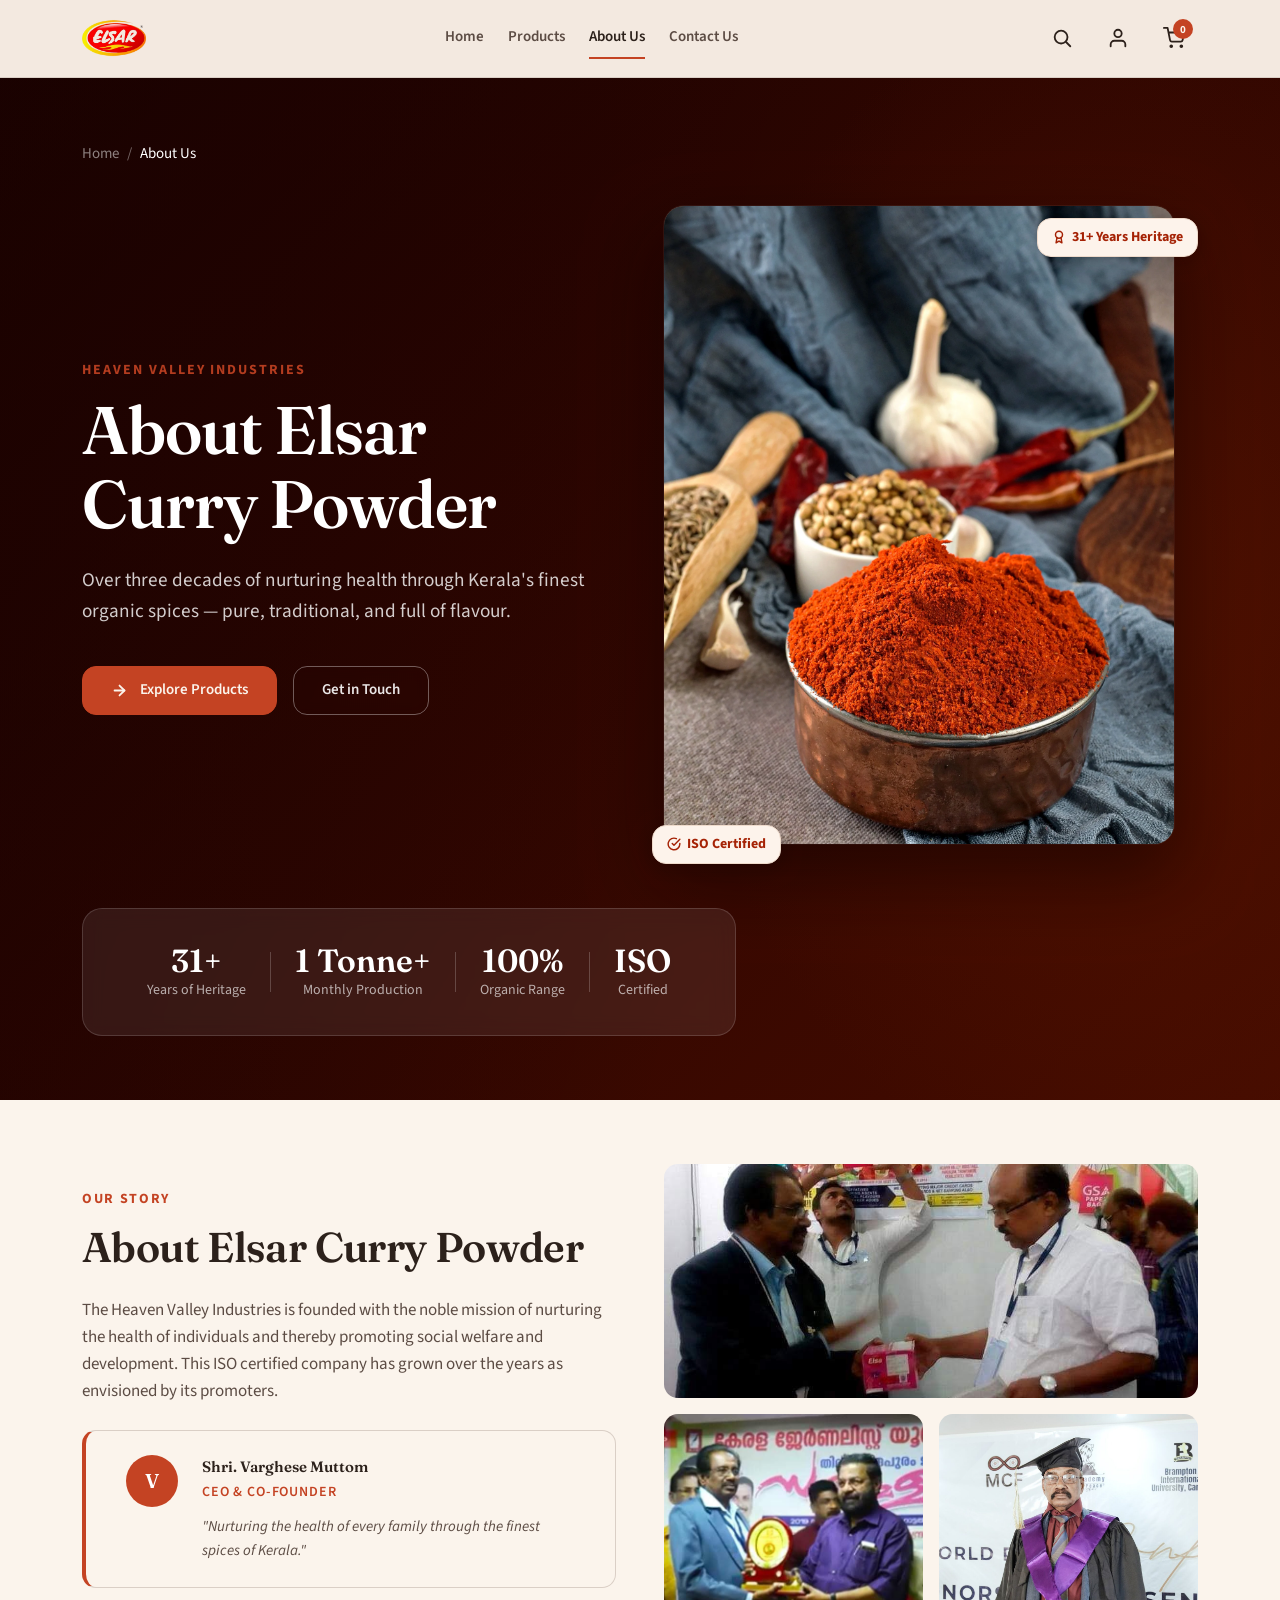
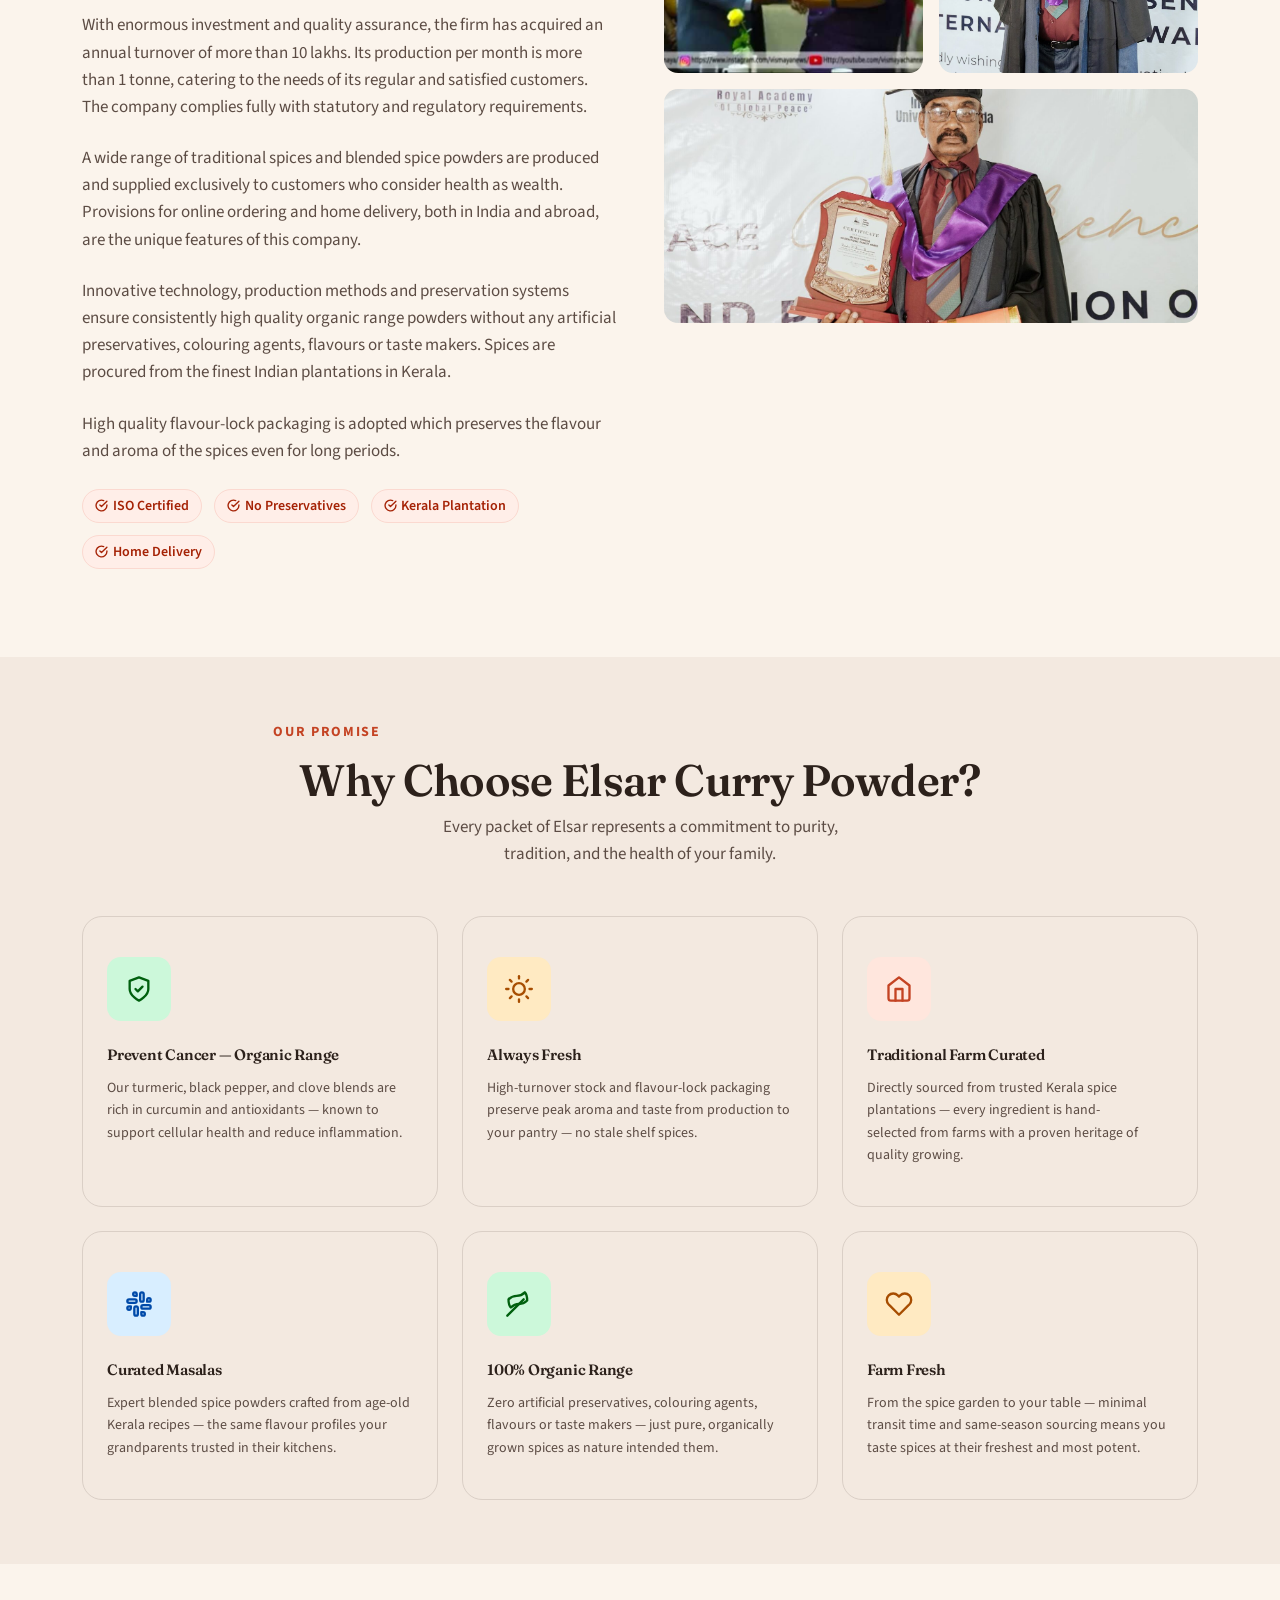
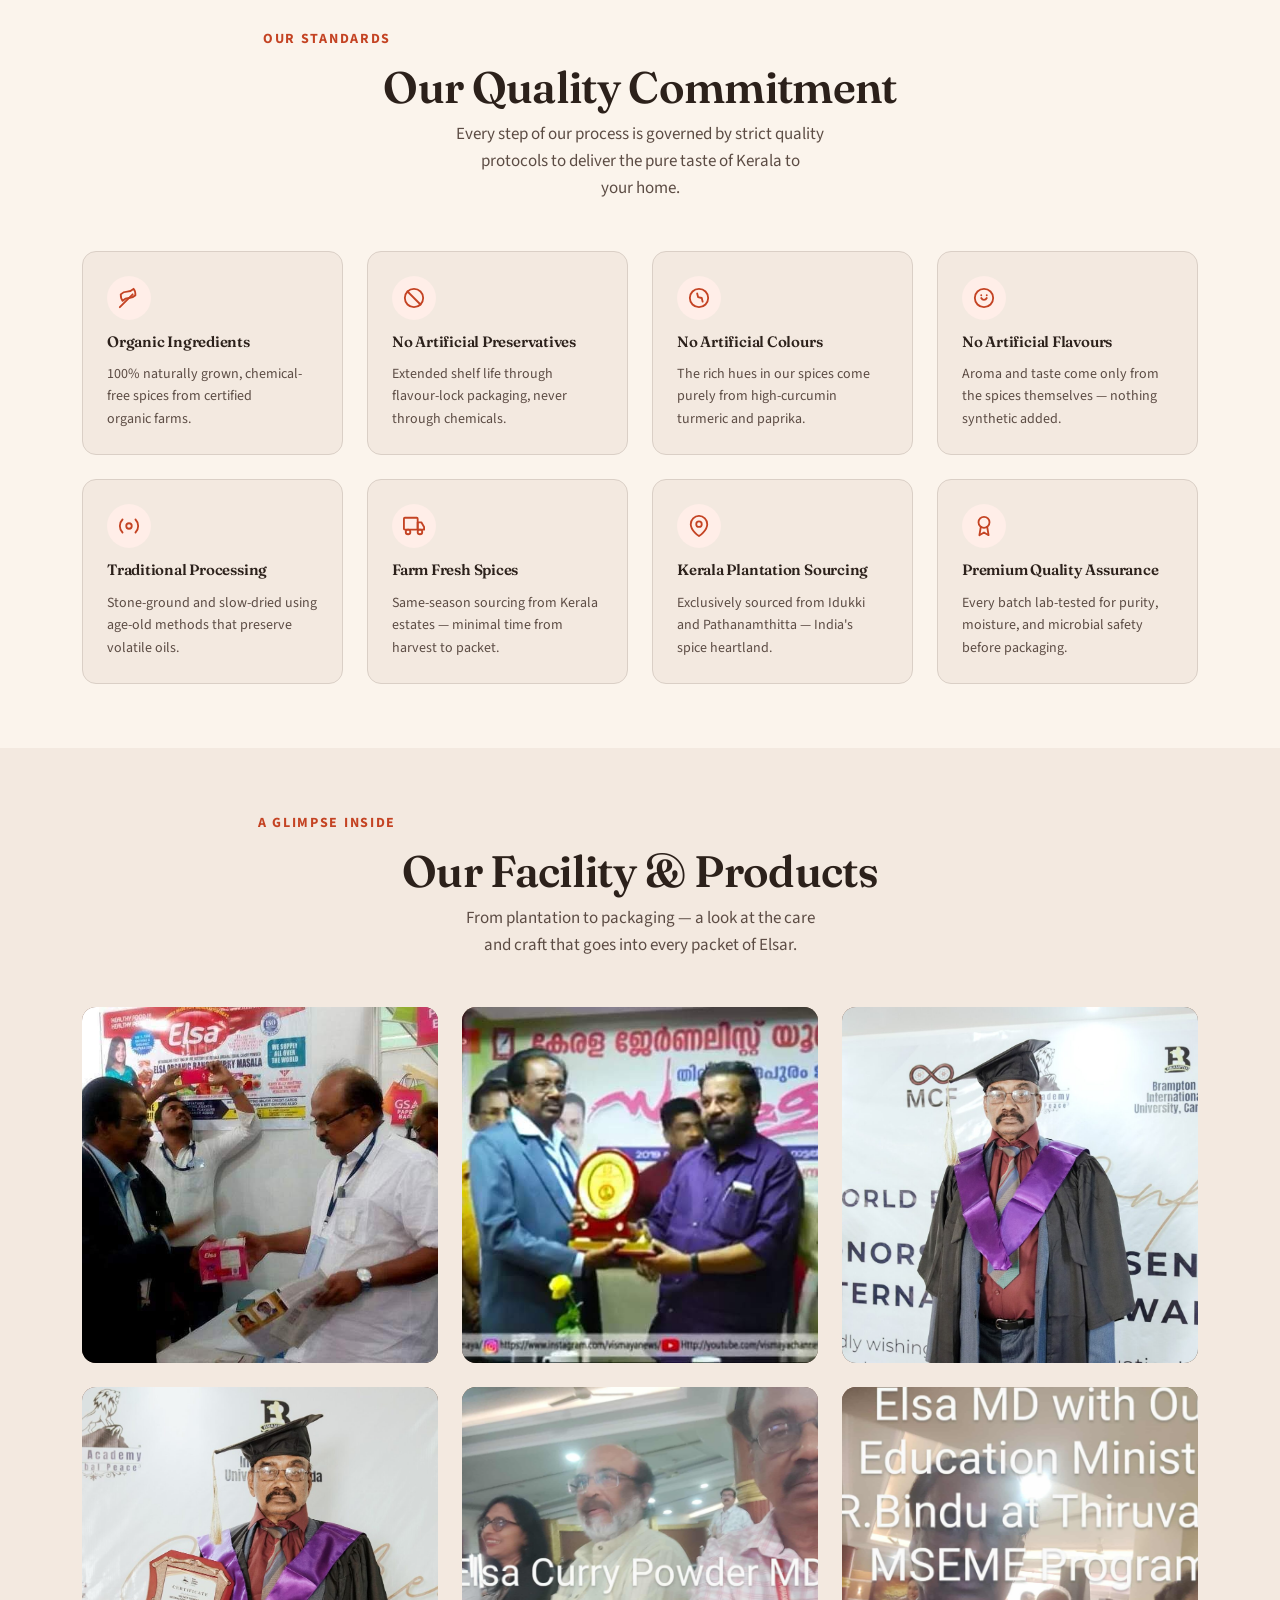
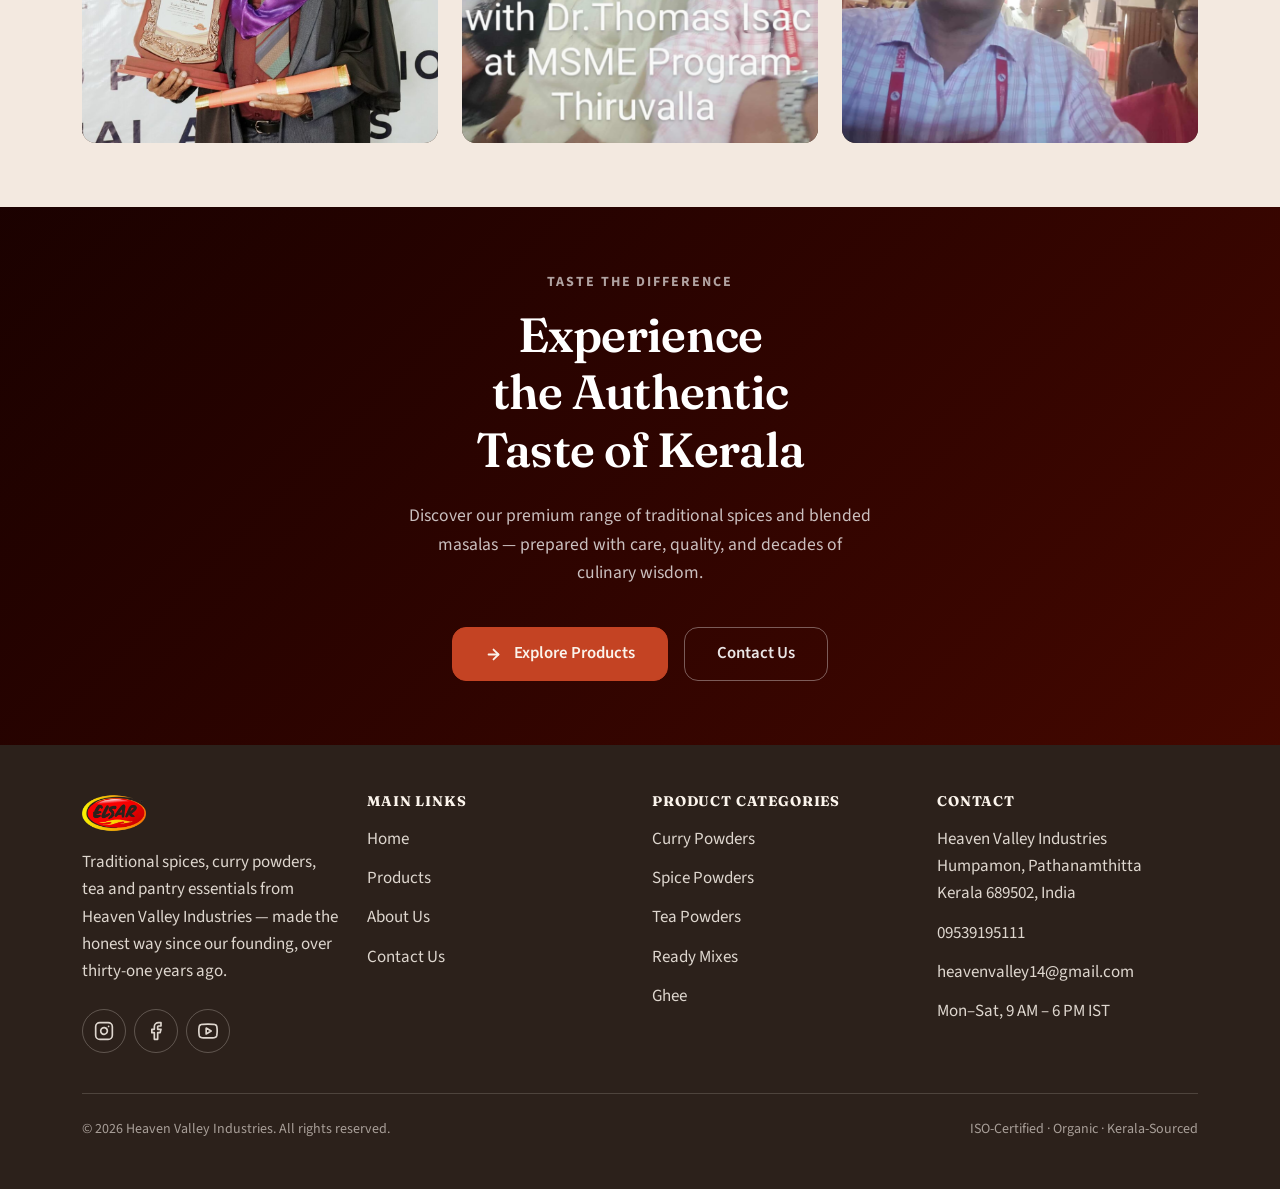
==== commit 4f9f55ea: "updated files" ====
--- a/about.html
+++ b/about.html
@@ -3,8 +3,8 @@
 <head>
   <meta charset="UTF-8">
   <meta name="viewport" content="width=device-width, initial-scale=1">
-  <title>About Us — Elsa, Heaven Valley Industries</title>
-  <meta name="description" content="Learn about Heaven Valley Industries — the story behind Elsa organic spices, ISO-certified quality, and 31+ years of bringing Kerala's finest flavours to your kitchen.">
+  <title>About Us — Elsar, Heaven Valley Industries</title>
+  <meta name="description" content="Learn about Heaven Valley Industries — the story behind Elsar organic spices, ISO-certified quality, and 31+ years of bringing Kerala's finest flavours to your kitchen.">
 
   <link href="https://cdn.jsdelivr.net/npm/bootstrap@5.3.3/dist/css/bootstrap.min.css" rel="stylesheet">
   <link rel="preconnect" href="https://fonts.googleapis.com">
@@ -21,7 +21,7 @@
     <div class="container-xl">
       <div class="site-header__bar">
         <a class="brand" href="index.html">
-          <img class="brand__logo" src="assets/images/elsa.png" alt="elsa — Heaven Valley Industries" width="168" height="48">
+          <img class="brand__logo" src="assets/images/elsar.png" alt="elsar — Heaven Valley Industries" width="168" height="48">
         </a>
         <nav class="primary-nav" aria-label="Primary">
           <a href="index.html">Home</a>
@@ -73,7 +73,7 @@
   <div class="drawer-scrim" id="drawerScrim" hidden></div>
   <nav class="mobile-drawer" id="mobileDrawer" aria-label="Mobile" aria-hidden="true">
     <div class="mobile-drawer__head">
-      <span class="brand"><img class="brand__logo" src="assets/images/elsa.png" alt="elsa — Heaven Valley Industries" width="168" height="48"></span>
+      <span class="brand"><img class="brand__logo" src="assets/images/elsar.png" alt="elsar — Heaven Valley Industries" width="168" height="48"></span>
       <button type="button" class="icon-btn" id="drawerClose" aria-label="Close menu">
         <svg width="20" height="20" viewBox="0 0 24 24" fill="none" stroke="currentColor" stroke-width="2" stroke-linecap="round" stroke-linejoin="round" aria-hidden="true"><line x1="18" y1="6" x2="6" y2="18"/><line x1="6" y1="6" x2="18" y2="18"/></svg>
       </button>
@@ -120,7 +120,7 @@
           <div class="col-12 col-lg-6">
             <div class="abt-hero__content abt-reveal">
               <p class="abt-hero__eyebrow">Heaven Valley Industries</p>
-              <h1 class="abt-hero__title" id="abt-hero-heading">About Elsa Curry Powder</h1>
+              <h1 class="abt-hero__title" id="abt-hero-heading">About Elsar Curry Powder</h1>
               <p class="abt-hero__subtitle">Over three decades of nurturing health through Kerala's finest organic spices — pure, traditional, and full of flavour.</p>
               <div class="abt-hero__actions">
                 <a href="products.html" class="btn btn-accent abt-hero__btn">
@@ -194,7 +194,7 @@
           <div class="col-12 col-lg-6">
             <div class="abt-text abt-reveal">
               <p class="abt-text__eyebrow">Our Story</p>
-              <h2 class="abt-text__heading" id="abt-about-heading">About Elsa Curry Powder</h2>
+              <h2 class="abt-text__heading" id="abt-about-heading">About Elsar Curry Powder</h2>
 
               <p class="abt-text__body">The Heaven Valley Industries is founded with the noble mission of nurturing the health of individuals and thereby promoting social welfare and development. This ISO certified company has grown over the years as envisioned by its promoters.</p>
 
@@ -257,8 +257,8 @@
                 <span class="media-placeholder abt-img-placeholder" aria-hidden="true">Kerala Spices</span>
               </div>
 
-              <div class="abt-img-item abt-img-item--wide" data-caption="Elsa curry powder range">
-                <img src="assets/images/about-us-4.jpg" alt="Elsa curry powder product range" loading="lazy" class="abt-img">
+              <div class="abt-img-item abt-img-item--wide" data-caption="Elsar curry powder range">
+                <img src="assets/images/about-us-4.jpg" alt="Elsar curry powder product range" loading="lazy" class="abt-img">
                 <span class="media-placeholder abt-img-placeholder" aria-hidden="true">Product Range</span>
               </div>
 
@@ -270,15 +270,15 @@
     </section>
 
     <!-- ================================================================
-         SECTION 3 — WHY CHOOSE ELSA
+         SECTION 3 — WHY CHOOSE ELSAR
          ================================================================ -->
     <section class="section section--surface" aria-labelledby="abt-why-heading">
       <div class="container-xl">
 
         <div class="text-center mb-5 abt-reveal">
           <p class="abt-section-eyebrow">Our Promise</p>
-          <h2 class="section-heading mb-2" id="abt-why-heading">Why Choose Elsa Curry Powder?</h2>
-          <p class="section-subheading mx-auto" style="max-width:52ch;">Every packet of Elsa represents a commitment to purity, tradition, and the health of your family.</p>
+          <h2 class="section-heading mb-2" id="abt-why-heading">Why Choose Elsar Curry Powder?</h2>
+          <p class="section-subheading mx-auto" style="max-width:52ch;">Every packet of Elsar represents a commitment to purity, tradition, and the health of your family.</p>
         </div>
 
         <div class="row row-cols-1 row-cols-md-2 row-cols-lg-3 g-4">
@@ -454,7 +454,7 @@
         <div class="text-center mb-5 abt-reveal">
           <p class="abt-section-eyebrow">A Glimpse Inside</p>
           <h2 class="section-heading mb-2" id="abt-gallery-heading">Our Facility &amp; Products</h2>
-          <p class="section-subheading mx-auto" style="max-width:46ch;">From plantation to packaging — a look at the care and craft that goes into every packet of Elsa.</p>
+          <p class="section-subheading mx-auto" style="max-width:46ch;">From plantation to packaging — a look at the care and craft that goes into every packet of Elsar.</p>
         </div>
 
         <div class="abt-gallery-grid" role="list" aria-label="Photo gallery">
@@ -483,8 +483,8 @@
             </div>
           </div>
 
-          <div class="abt-gallery-item abt-reveal" role="listitem" tabindex="0" aria-label="Open photo: Elsa product range" style="transition-delay:.21s">
-            <img src="assets/images/about-us-4.jpg" alt="Elsa curry powder product range" loading="lazy" class="abt-gallery-img">
+          <div class="abt-gallery-item abt-reveal" role="listitem" tabindex="0" aria-label="Open photo: Elsar product range" style="transition-delay:.21s">
+            <img src="assets/images/about-us-4.jpg" alt="Elsar curry powder product range" loading="lazy" class="abt-gallery-img">
             <span class="media-placeholder abt-gallery-placeholder" aria-hidden="true">Product Range</span>
             <div class="abt-gallery-item__overlay" aria-hidden="true">
               <svg width="24" height="24" viewBox="0 0 24 24" fill="none" stroke="currentColor" stroke-width="2.5" stroke-linecap="round" stroke-linejoin="round"><circle cx="11" cy="11" r="8"/><line x1="21" y1="21" x2="16.65" y2="16.65"/><line x1="11" y1="8" x2="11" y2="14"/><line x1="8" y1="11" x2="14" y2="11"/></svg>
@@ -540,13 +540,13 @@
       <div class="row row-cols-1 row-cols-md-2 row-cols-lg-4 g-4">
         <div class="col">
           <span class="footer-brand">
-            <img class="brand__logo" src="assets/images/elsa.png" alt="elsa — Heaven Valley Industries" width="168" height="48">
+            <img class="brand__logo" src="assets/images/elsar.png" alt="elsar — Heaven Valley Industries" width="168" height="48">
           </span>
           <p class="mb-0" style="max-width:32ch;">Traditional spices, curry powders, tea and pantry essentials from Heaven Valley Industries — made the honest way since our founding, over thirty-one years ago.</p>
           <div class="social-row">
-            <a href="#" aria-label="Follow elsa on Instagram"><svg width="20" height="20" viewBox="0 0 24 24" fill="none" stroke="currentColor" stroke-width="2" stroke-linecap="round" stroke-linejoin="round" aria-hidden="true"><rect x="2" y="2" width="20" height="20" rx="5"/><path d="M16 11.37A4 4 0 1 1 12.63 8 4 4 0 0 1 16 11.37z"/><line x1="17.5" y1="6.5" x2="17.51" y2="6.5"/></svg></a>
-            <a href="#" aria-label="Follow elsa on Facebook"><svg width="20" height="20" viewBox="0 0 24 24" fill="none" stroke="currentColor" stroke-width="2" stroke-linecap="round" stroke-linejoin="round" aria-hidden="true"><path d="M18 2h-3a5 5 0 0 0-5 5v3H7v4h3v8h4v-8h3l1-4h-4V7a1 1 0 0 1 1-1h3z"/></svg></a>
-            <a href="#" aria-label="Subscribe to elsa on YouTube"><svg width="20" height="20" viewBox="0 0 24 24" fill="none" stroke="currentColor" stroke-width="2" stroke-linecap="round" stroke-linejoin="round" aria-hidden="true"><path d="M22.5 6.4a3 3 0 0 0-2.1-2.1C18.6 3.7 12 3.7 12 3.7s-6.6 0-8.4.6A3 3 0 0 0 1.5 6.4 31 31 0 0 0 1 12a31 31 0 0 0 .5 5.6 3 3 0 0 0 2.1 2.1c1.8.6 8.4.6 8.4.6s6.6 0 8.4-.6a3 3 0 0 0 2.1-2.1A31 31 0 0 0 23 12a31 31 0 0 0-.5-5.6z"/><polygon points="9.8 15.5 15.8 12 9.8 8.5 9.8 15.5"/></svg></a>
+            <a href="#" aria-label="Follow elsar on Instagram"><svg width="20" height="20" viewBox="0 0 24 24" fill="none" stroke="currentColor" stroke-width="2" stroke-linecap="round" stroke-linejoin="round" aria-hidden="true"><rect x="2" y="2" width="20" height="20" rx="5"/><path d="M16 11.37A4 4 0 1 1 12.63 8 4 4 0 0 1 16 11.37z"/><line x1="17.5" y1="6.5" x2="17.51" y2="6.5"/></svg></a>
+            <a href="#" aria-label="Follow elsar on Facebook"><svg width="20" height="20" viewBox="0 0 24 24" fill="none" stroke="currentColor" stroke-width="2" stroke-linecap="round" stroke-linejoin="round" aria-hidden="true"><path d="M18 2h-3a5 5 0 0 0-5 5v3H7v4h3v8h4v-8h3l1-4h-4V7a1 1 0 0 1 1-1h3z"/></svg></a>
+            <a href="#" aria-label="Subscribe to elsar on YouTube"><svg width="20" height="20" viewBox="0 0 24 24" fill="none" stroke="currentColor" stroke-width="2" stroke-linecap="round" stroke-linejoin="round" aria-hidden="true"><path d="M22.5 6.4a3 3 0 0 0-2.1-2.1C18.6 3.7 12 3.7 12 3.7s-6.6 0-8.4.6A3 3 0 0 0 1.5 6.4 31 31 0 0 0 1 12a31 31 0 0 0 .5 5.6 3 3 0 0 0 2.1 2.1c1.8.6 8.4.6 8.4.6s6.6 0 8.4-.6a3 3 0 0 0 2.1-2.1A31 31 0 0 0 23 12a31 31 0 0 0-.5-5.6z"/><polygon points="9.8 15.5 15.8 12 9.8 8.5 9.8 15.5"/></svg></a>
           </div>
         </div>
         <div class="col">
--- a/css/tokens.css
+++ b/css/tokens.css
@@ -1,5 +1,5 @@
 /*
-  Design tokens for elsa — resolved from DESIGN.md's seed palette.
+  Design tokens for elsar — resolved from DESIGN.md's seed palette.
   "[to be resolved during implementation]" placeholders are settled here:
   Spice-Red Accent anchored on dried red chili / paprika; Warm Paper, Ink,
   Surface and Border are tinted toward the same hue at low chroma so the
--- a/css/styles.css
+++ b/css/styles.css
@@ -1,4 +1,4 @@
-﻿/* elsa — homepage styles. Bootstrap 5 provides layout/grid; this layer applies
+﻿/* elsar — homepage styles. Bootstrap 5 provides layout/grid; this layer applies
    the brand system on top (The Trusted Pantry Counter — calm, earthy, flat). */
 
 * {
@@ -670,6 +670,7 @@
   height: 100%;
   display: flex;
   flex-direction: column;
+  position: relative;
   transition: border-color var(--duration-base) var(--ease-out-quart),
               background-color var(--duration-base) var(--ease-out-quart);
 }
@@ -726,6 +727,8 @@
   margin-top: auto;
   display: flex;
   gap: var(--space-2xs);
+  position: relative;
+  z-index: 2;
 }
 .product-card__actions .btn {
   flex: 1 1 auto;
@@ -4280,7 +4283,7 @@
 }
 
 /* ======================================================================
-   FEATURE CARDS  (Why Choose Elsa)
+   FEATURE CARDS  (Why Choose Elsar)
    ====================================================================== */
 .abt-feature-card {
   background: var(--color-surface);
